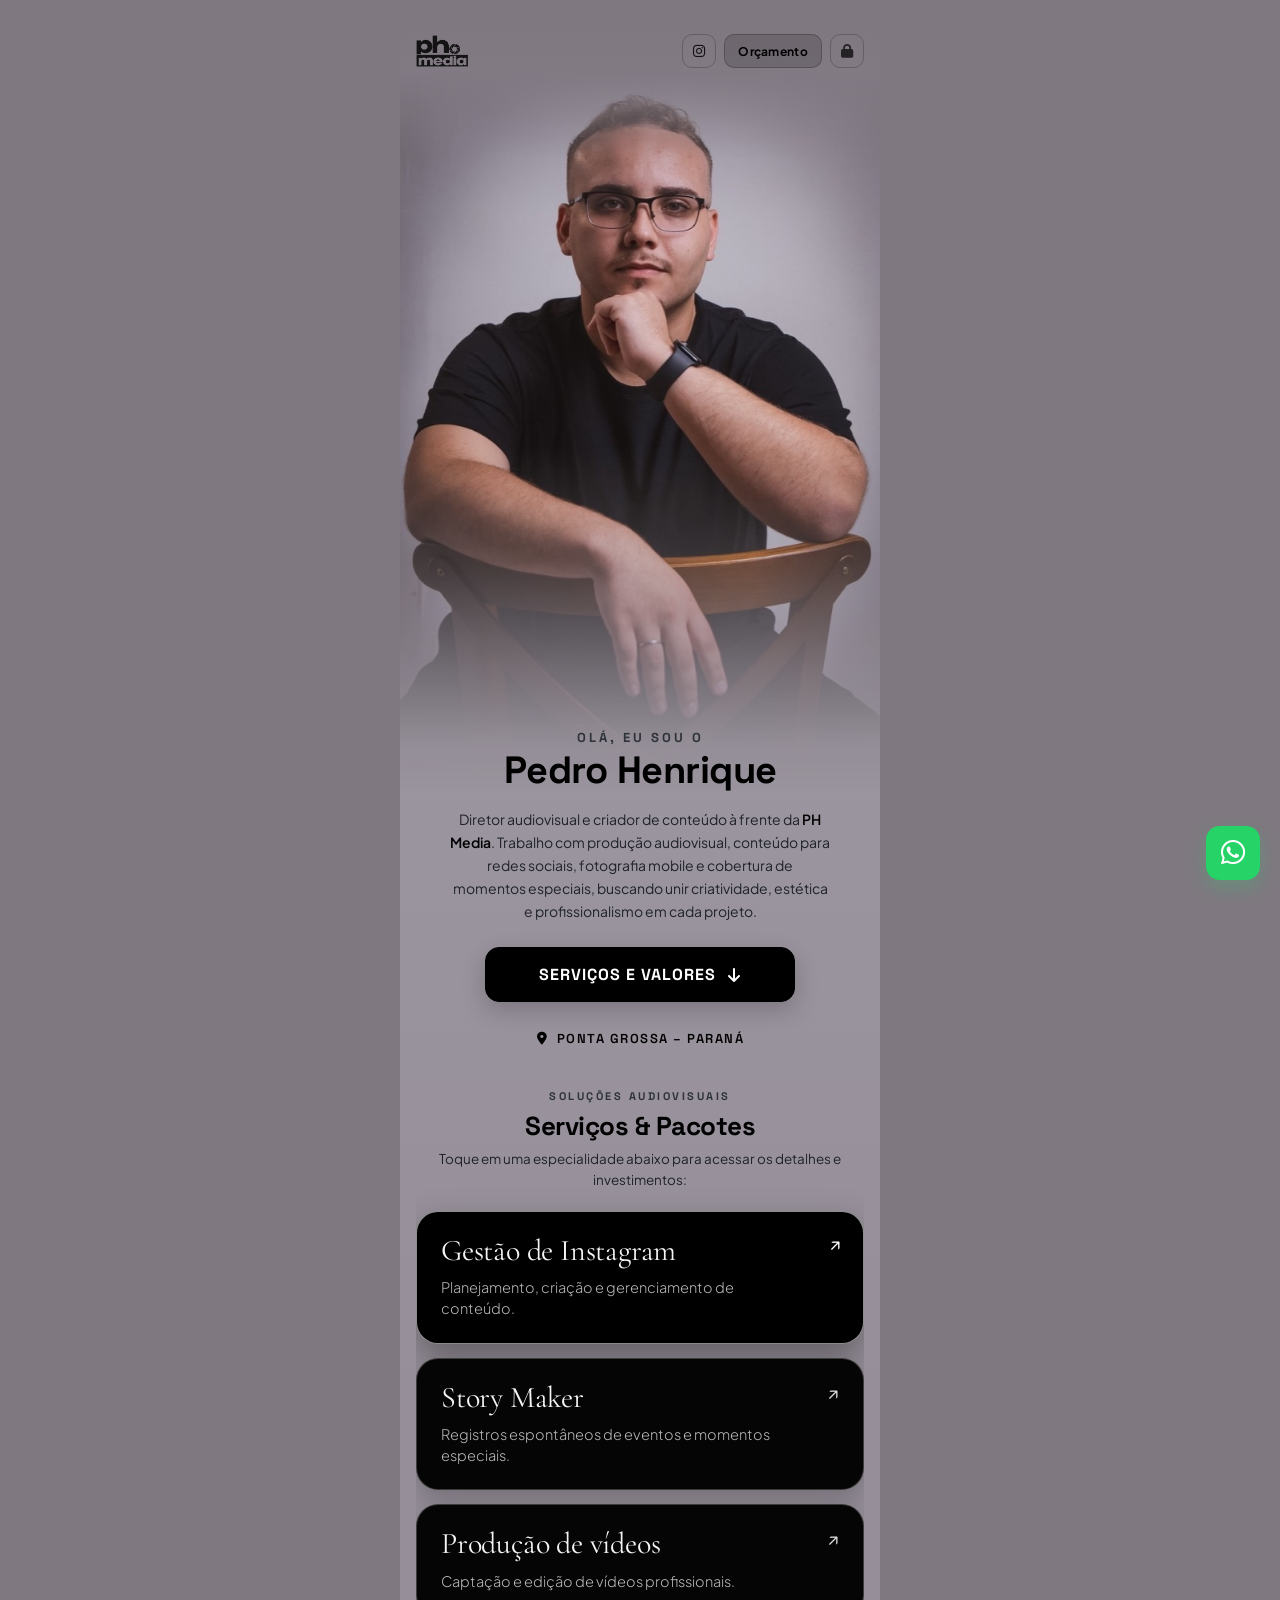
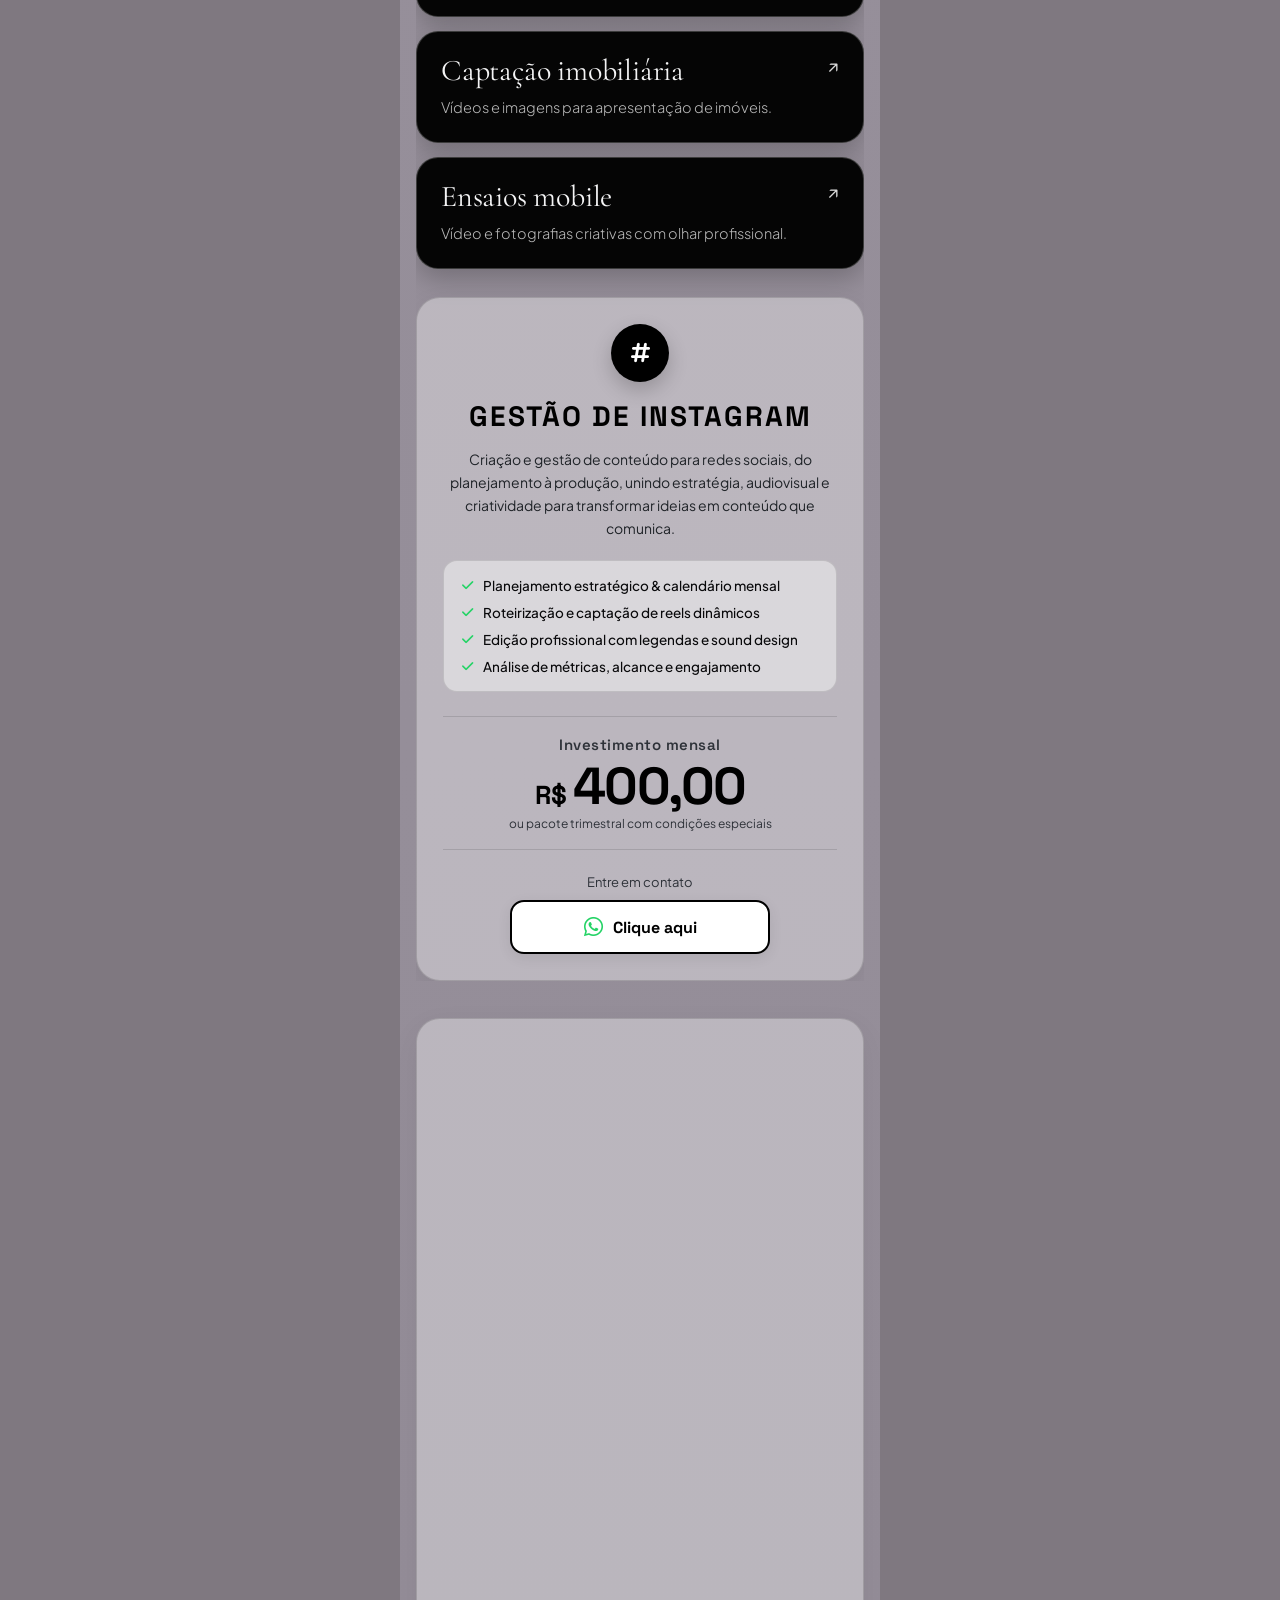
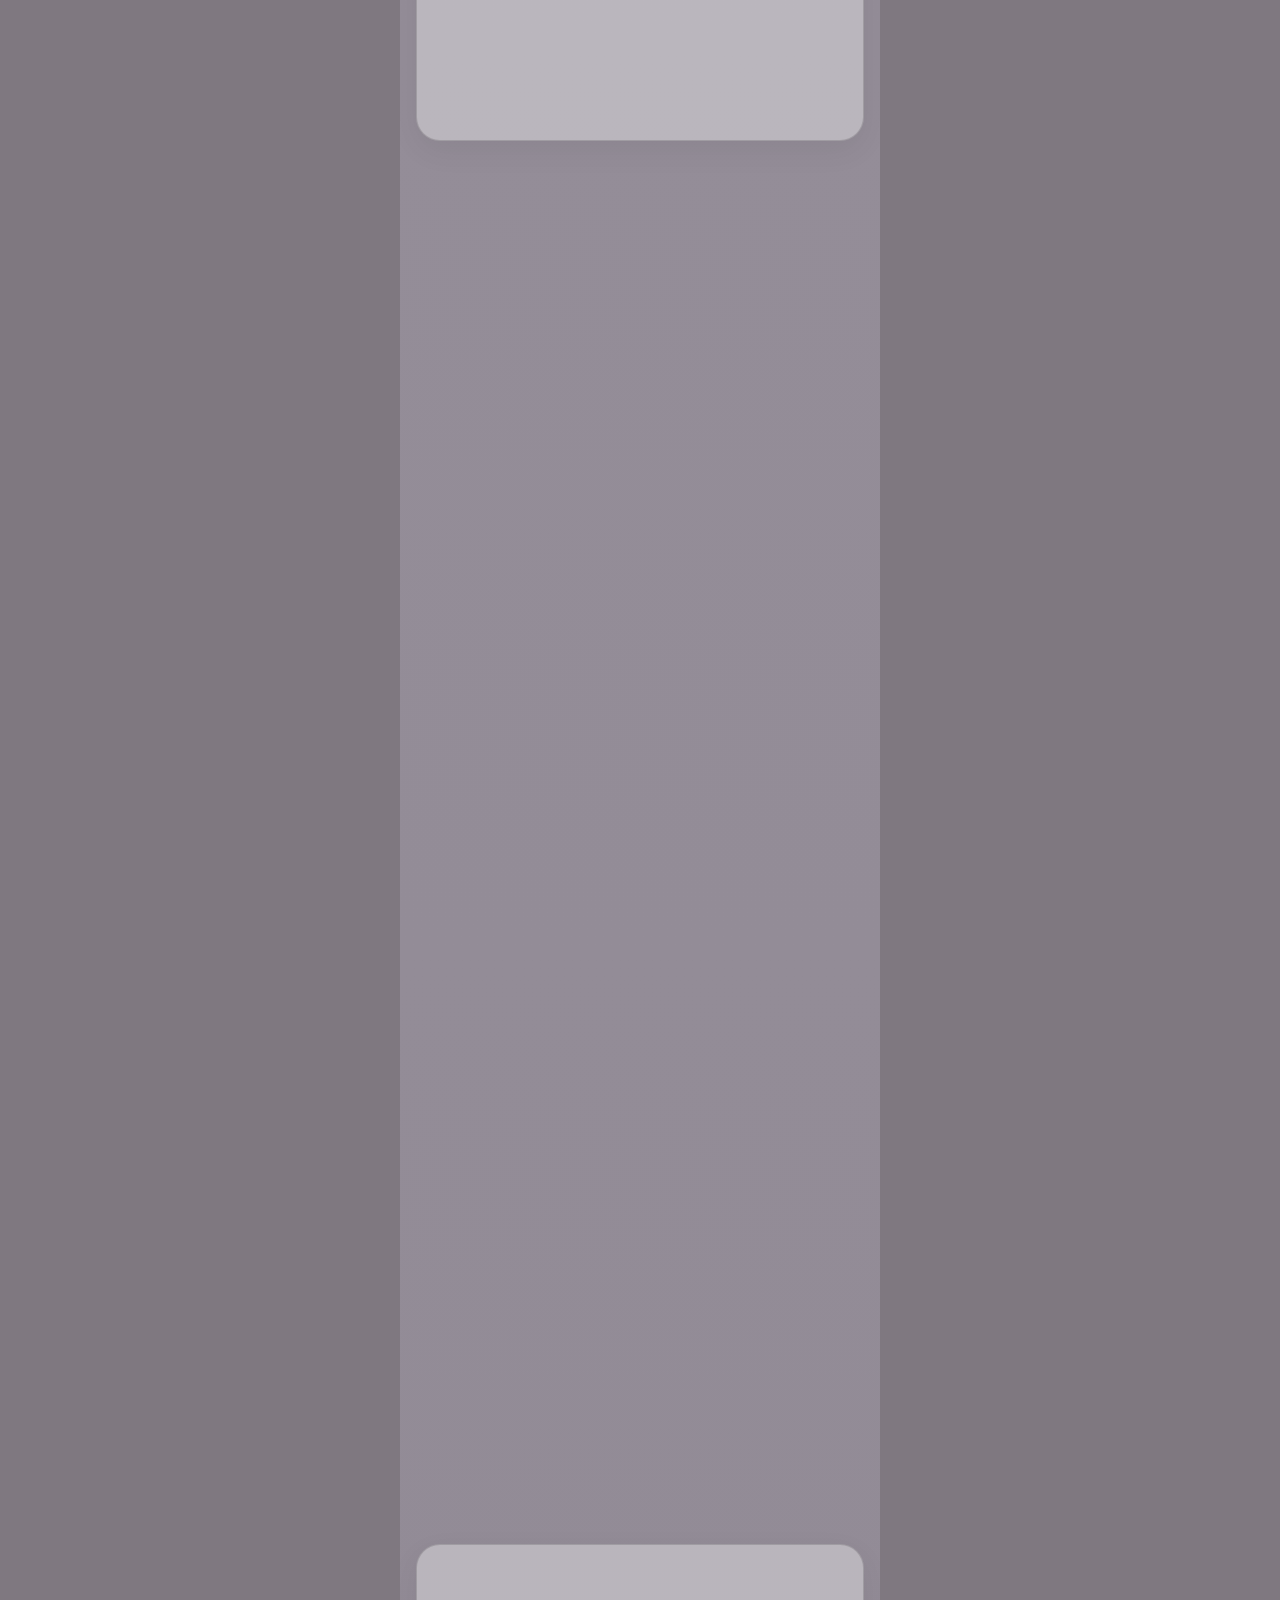
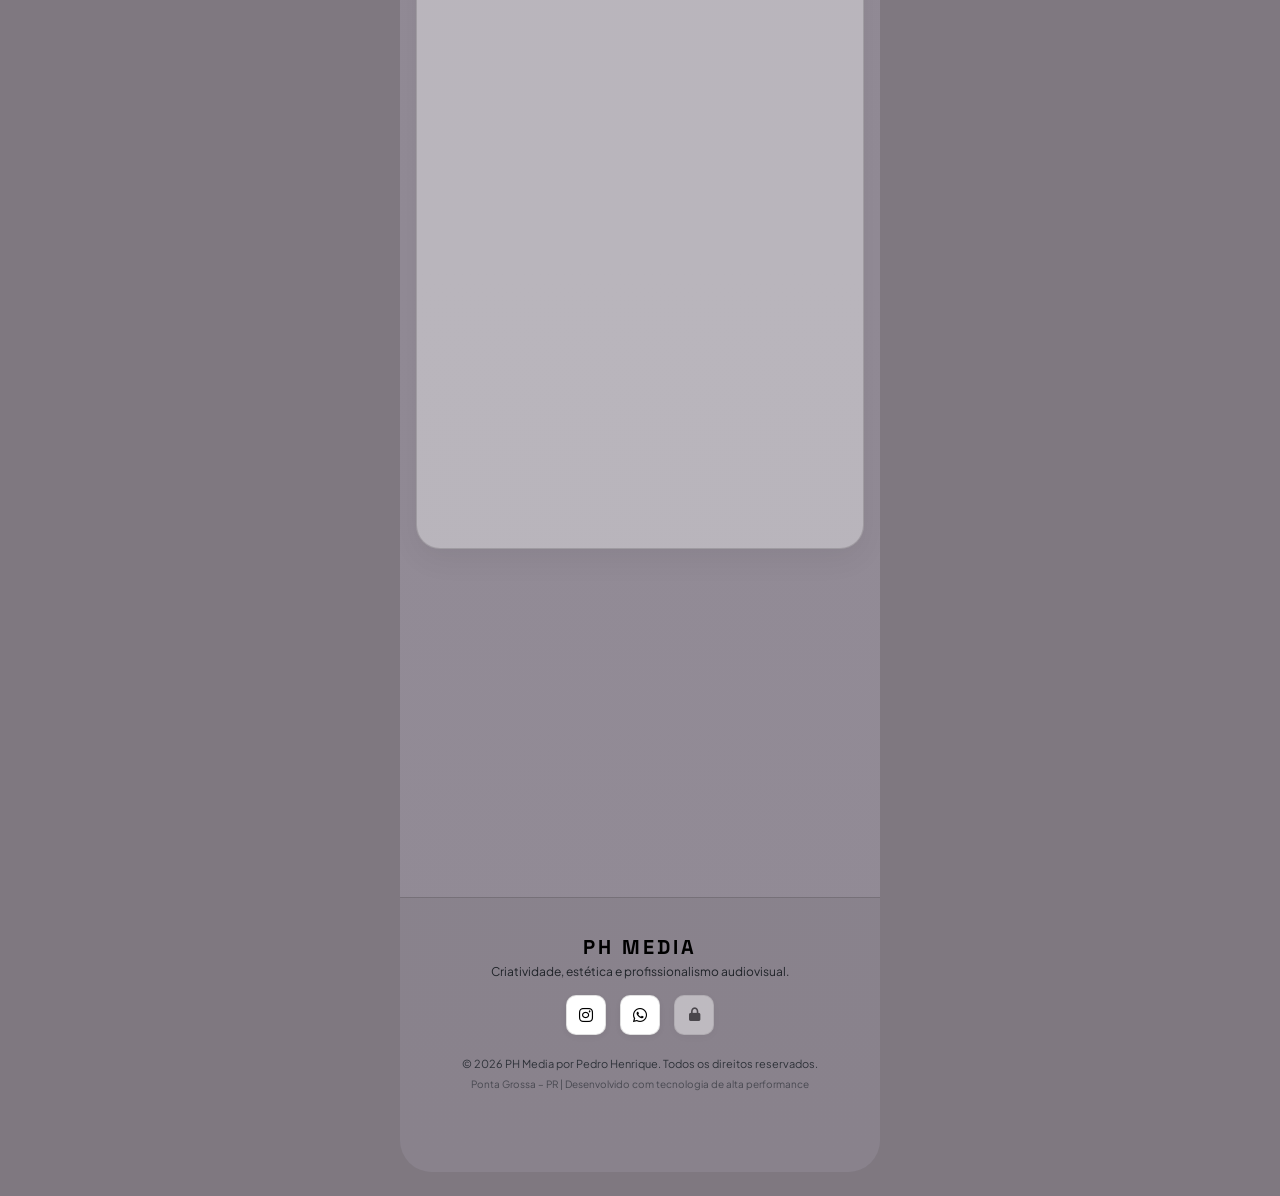
==== index.html @ 06b3ced5 "feat: atualiza botoes de servicos e pacotes para cards editoriais com redirecionamento" ====
<!DOCTYPE html>
<html lang="pt-BR">
<head>
  <meta charset="UTF-8">
  <meta name="viewport" content="width=device-width, initial-scale=1.0, maximum-scale=5.0, viewport-fit=cover">
  <title>PH Media | Pedro Henrique - Direção Audiovisual & Criador de Conteúdo</title>
  
  <!-- SEO & Social Meta -->
  <meta name="description" content="PH Media por Pedro Henrique. Produção audiovisual, gestão de conteúdo para redes sociais, videomaker, storymaker e fotografia em Ponta Grossa - PR.">
  <meta name="keywords" content="PH Media, Pedro Henrique, Videomaker Ponta Grossa, Social Media Paraná, Storymaker, Audiovisual, Fotografia">
  <meta property="og:title" content="PH Media | Pedro Henrique - Produção Audiovisual">
  <meta property="og:description" content="Transforme sua marca com produções audiovisuais de alto padrão, estética apurada e estratégia.">
  <meta property="og:type" content="website">
  <meta name="theme-color" content="#7f7880">
  <meta name="apple-mobile-web-app-capable" content="yes">
  <meta name="apple-mobile-web-app-status-bar-style" content="black-translucent">

  <!-- Favicon / Apple Touch Icon -->
  <link rel="icon" type="image/svg+xml" href="assets/icons/favicon.svg">

  <!-- Performance & Resource Preloads -->
  <link rel="preconnect" href="https://fonts.googleapis.com">
  <link rel="preconnect" href="https://fonts.gstatic.com" crossorigin>
  <link rel="dns-prefetch" href="https://cdnjs.cloudflare.com">
  <link rel="preload" as="image" href="assets/images/logo.png?v=3.6" fetchpriority="high">
  <link rel="preload" as="image" href="assets/images/pedro.jpg?v=3.4" fetchpriority="high">

  <!-- Google Fonts: Plus Jakarta Sans, Space Grotesk & Cormorant Garamond -->
  <link href="https://fonts.googleapis.com/css2?family=Cormorant+Garamond:wght@400;500;600&family=Plus+Jakarta+Sans:wght@300;400;600;700;800&family=Space+Grotesk:wght@500;700&display=swap" rel="stylesheet">

  <!-- Font Awesome Icons & Custom Stylesheet -->
  <link rel="stylesheet" href="https://cdnjs.cloudflare.com/ajax/libs/font-awesome/6.5.1/css/all.min.css">
  <link rel="stylesheet" href="assets/css/style.css?v=4.6">
</head>
<body class="light-theme">

  <!-- Main Container (Clean Mobile-First Layout) -->
  <div class="app-layout">

    <!-- Top Minimalist Header (Ultra-Discreet, Blends 100% with iOS Status Bar & Photo) -->
    <header class="main-header" id="mainHeader">
      <div class="header-inner">
        <a href="#hero" class="brand-logo" aria-label="PH Media Início">
          <img src="assets/images/logo.png?v=3.6" alt="PH Media" class="logo-img" width="54" height="34">
        </a>

        <div class="header-actions">
          <a href="https://www.instagram.com/phmedia.br?stkn=bnYxbzBpYTVlNGl6" target="_blank" rel="noopener noreferrer" class="icon-btn" title="Instagram" aria-label="Instagram">
            <i class="fa-brands fa-instagram"></i>
          </a>
          <a href="#orcamento" class="btn-sm btn-glass">
            <span>Orçamento</span>
          </a>
          <a href="admin.html" class="icon-btn admin-link" title="Painel Admin" aria-label="Painel Administrativo">
            <i class="fa-solid fa-lock"></i>
          </a>
        </div>
      </div>
    </header>

    <!-- Main Content Flow -->
    <main class="main-content">

      <!-- HERO SECTION -->
      <section class="hero-section" id="hero">
        <div class="hero-portrait-container">
          <div class="portrait-wrapper">
            <img src="assets/images/pedro.jpg?v=3.4" alt="Pedro Henrique - PH Media" class="portrait-img" id="heroPortrait" loading="eager" fetchpriority="high" decoding="async" width="599" height="900">
            <div class="portrait-overlay-gradient"></div>
            <!-- Camera Viewfinder & Studio Flash Entrance Overlay -->
            <div class="camera-viewfinder" aria-hidden="true">
              <div class="vf-top-hud">
                <span class="vf-rec"><span class="vf-rec-dot"></span>RAW</span>
                <span class="vf-exif">35MM &nbsp; f/1.4 &nbsp; ISO 100</span>
              </div>
              <div class="vf-focus-box">
                <span class="vf-corner vf-tl"></span>
                <span class="vf-corner vf-tr"></span>
                <span class="vf-corner vf-bl"></span>
                <span class="vf-corner vf-br"></span>
                <span class="vf-crosshair"></span>
              </div>
              <div class="vf-shutter-flash"></div>
            </div>
          </div>
        </div>

        <div class="hero-content">
          <span class="hero-intro-label">OLÁ, EU SOU O</span>
          <h1 class="hero-name">Pedro Henrique</h1>
          <p class="hero-bio">
            Diretor audiovisual e criador de conteúdo à frente da <strong>PH Media</strong>. Trabalho com produção audiovisual, conteúdo para redes sociais, fotografia mobile e cobertura de momentos especiais, buscando unir criatividade, estética e profissionalismo em cada projeto.
          </p>

          <div class="hero-cta-wrapper">
            <a href="#servicos" class="hero-cta-btn" id="btnServicos">
              <span>SERVIÇOS E VALORES</span>
              <i class="fa-solid fa-arrow-down"></i>
            </a>
          </div>

          <div class="location-badge">
            <i class="fa-solid fa-location-dot"></i>
            <span>PONTA GROSSA – PARANÁ</span>
          </div>
        </div>
      </section>

      <!-- SERVICES SELECTOR & CARDS (Editorial Dark Redirect Cards + Detail View) -->
      <section class="services-section" id="servicos">
        <div class="section-header">
          <span class="section-tag">SOLUÇÕES AUDIOVISUAIS</span>
          <h2 class="section-title">Serviços & Pacotes</h2>
          <p class="section-subtitle">Toque em uma especialidade abaixo para acessar os detalhes e investimentos:</p>
        </div>

        <!-- Editorial Service Cards List (Matches Reference Screenshot) -->
        <div class="service-pills-nav" role="tablist" id="servicesNav">
          <button class="service-pill-btn active" role="tab" aria-selected="true" data-service="social-media" id="tab-social-media">
            <div class="service-btn-header">
              <span class="service-btn-title">Gestão de Instagram</span>
              <span class="service-btn-arrow" aria-hidden="true">↗</span>
            </div>
            <p class="service-btn-desc">Planejamento, criação e gerenciamento de conteúdo.</p>
          </button>

          <button class="service-pill-btn" role="tab" aria-selected="false" data-service="storymaker" id="tab-storymaker">
            <div class="service-btn-header">
              <span class="service-btn-title">Story Maker</span>
              <span class="service-btn-arrow" aria-hidden="true">↗</span>
            </div>
            <p class="service-btn-desc">Registros espontâneos de eventos e momentos especiais.</p>
          </button>

          <button class="service-pill-btn" role="tab" aria-selected="false" data-service="videomaker" id="tab-videomaker">
            <div class="service-btn-header">
              <span class="service-btn-title">Produção de vídeos</span>
              <span class="service-btn-arrow" aria-hidden="true">↗</span>
            </div>
            <p class="service-btn-desc">Captação e edição de vídeos profissionais.</p>
          </button>

          <button class="service-pill-btn" role="tab" aria-selected="false" data-service="captacao-imobiliaria" id="tab-captacao-imobiliaria">
            <div class="service-btn-header">
              <span class="service-btn-title">Captação imobiliária</span>
              <span class="service-btn-arrow" aria-hidden="true">↗</span>
            </div>
            <p class="service-btn-desc">Vídeos e imagens para apresentação de imóveis.</p>
          </button>

          <button class="service-pill-btn" role="tab" aria-selected="false" data-service="fotografia" id="tab-fotografia">
            <div class="service-btn-header">
              <span class="service-btn-title">Ensaios mobile</span>
              <span class="service-btn-arrow" aria-hidden="true">↗</span>
            </div>
            <p class="service-btn-desc">Vídeo e fotografias criativas com olhar profissional.</p>
          </button>
        </div>

        <!-- Dynamic Service Showcase Card (Reference 3) -->
        <div class="service-display-card glass-card" id="serviceCard">
          <div class="card-ambient-backdrop" id="cardBackdrop"></div>
          
          <div class="service-card-body">
            <div class="service-icon-badge" id="serviceIconBadge">
              <i class="fa-solid fa-hashtag"></i>
            </div>
            <h3 class="service-card-title" id="serviceTitle">Gestão de Instagram</h3>
            <p class="service-card-desc" id="serviceDescription">
              Criação e gestão de conteúdo para redes sociais, do planejamento à produção, unindo estratégia, audiovisual e criatividade para transformar ideias em conteúdo que comunica.
            </p>

            <div class="service-features" id="serviceFeatures">
              <div class="feature-item"><i class="fa-solid fa-check"></i> Planejamento estratégico mensal</div>
              <div class="feature-item"><i class="fa-solid fa-check"></i> Roteirização e captação de vídeos dinâmicos</div>
              <div class="feature-item"><i class="fa-solid fa-check"></i> Edição com sound design e legendas dinâmicas</div>
              <div class="feature-item"><i class="fa-solid fa-check"></i> Relatório de métricas e alcance</div>
            </div>

            <div class="service-pricing-box">
              <span class="pricing-label" id="pricingType">Investimento mensal</span>
              <div class="pricing-value-row">
                <span class="currency">R$</span>
                <span class="price-number" id="servicePrice">400,00</span>
              </div>
              <span class="pricing-sub" id="pricingSubtext">ou sob demanda personalizada</span>
            </div>

            <div class="service-cta-container">
              <span class="contact-hint">Entre em contato</span>
              <a href="#" target="_blank" rel="noopener noreferrer" class="whatsapp-cta-btn" id="serviceWhatsappBtn">
                <i class="fa-brands fa-whatsapp"></i>
                <span>Clique aqui</span>
              </a>
            </div>
          </div>
        </div>
      </section>

      <!-- INTERACTIVE BUDGET CALCULATOR -->
      <section class="calculator-section glass-card" id="orcamento">
        <div class="section-header">
          <span class="section-tag">SIMULE ONLINE</span>
          <h2 class="section-title">Calculadora de Investimento</h2>
          <p class="section-subtitle">Monte seu combo ideal e receba uma proposta personalizada na hora:</p>
        </div>

        <div class="calculator-grid">
          <div class="calc-options-group">
            <label class="calc-option">
              <input type="checkbox" name="calc-addon" value="400" data-name="Social Media Completo" checked>
              <div class="calc-option-box">
                <div class="option-info">
                  <span class="option-title">Social Media Mensal</span>
                  <span class="option-desc">Gestão, roteiro, postagens & reels semanais</span>
                </div>
                <span class="option-price">+ R$ 400</span>
              </div>
            </label>

            <label class="calc-option">
              <input type="checkbox" name="calc-addon" value="350" data-name="Storymaker em Eventos">
              <div class="calc-option-box">
                <div class="option-info">
                  <span class="option-title">Cobertura Storymaker (Evento)</span>
                  <span class="option-desc">Cobertura em tempo real com entrega imediata</span>
                </div>
                <span class="option-price">+ R$ 350</span>
              </div>
            </label>

            <label class="calc-option">
              <input type="checkbox" name="calc-addon" value="300" data-name="Vídeo Comercial 4K">
              <div class="calc-option-box">
                <div class="option-info">
                  <span class="option-title">Reel / Comercial Cinematográfico 4K</span>
                  <span class="option-desc">Captação com gimbal, iluminação de estúdio & drone</span>
                </div>
                <span class="option-price">+ R$ 300</span>
              </div>
            </label>

            <label class="calc-option">
              <input type="checkbox" name="calc-addon" value="250" data-name="Ensaio Fotográfico Mobile/Pro">
              <div class="calc-option-box">
                <div class="option-info">
                  <span class="option-title">Ensaio Fotográfico de Marca/Perfil</span>
                  <span class="option-desc">20 fotos tratadas em alta resolução</span>
                </div>
                <span class="option-price">+ R$ 250</span>
              </div>
            </label>
          </div>

          <div class="calc-summary-card">
            <span class="summary-label">Estimativa do Combo</span>
            <div class="summary-total">
              <span class="currency">R$</span>
              <span class="total-value" id="calcTotalValue">400,00</span>
            </div>
            <p class="summary-note">*Valores base sujeitos a ajuste de deslocamento e escopo detalhado.</p>
            <button type="button" class="btn-primary full-width" id="btnApplyCombo">
              <i class="fa-brands fa-whatsapp"></i>
              <span>Solicitar Este Combo no WhatsApp</span>
            </button>
          </div>
        </div>
      </section>

      <!-- PORTFOLIO SHOWCASE -->
      <section class="portfolio-section" id="portfolio">
        <div class="section-header">
          <span class="section-tag">TRABALHOS RECENTES</span>
          <h2 class="section-title">Portfólio & Bastidores</h2>
          <p class="section-subtitle">Estética cinematográfica pensada para encantar e converter</p>
        </div>

        <div class="portfolio-grid">
          <div class="portfolio-card" data-index="0" onclick="window.openPortfolioModalByIndex && window.openPortfolioModalByIndex(0)" role="button" tabindex="0" aria-label="Abrir galeria de Campanha Comercial & Fashion" style="cursor: pointer;">
            <div class="portfolio-img-wrap">
              <img src="assets/images/reel-1.jpg" alt="Produção Audiovisual PH Media" loading="lazy">
              <div class="portfolio-badge">AUDIOVISUAL</div>
              <div class="play-overlay">
                <i class="fa-solid fa-images"></i>
              </div>
            </div>
            <div class="portfolio-info">
              <h4>Campanha Comercial & Fashion</h4>
              <p>Direção de cena, iluminação e captação multi-câmera</p>
              <span style="font-size: 11px; font-weight: 700; color: #71717a; text-transform: uppercase; letter-spacing: 0.5px; display: inline-flex; align-items: center; gap: 4px; margin-top: 6px;">
                <i class="fa-solid fa-expand"></i> Ver fotos do projeto
              </span>
            </div>
          </div>

          <div class="portfolio-card" data-index="1" onclick="window.openPortfolioModalByIndex && window.openPortfolioModalByIndex(1)" role="button" tabindex="0" aria-label="Abrir galeria de Comercial de Luxo & Produto" style="cursor: pointer;">
            <div class="portfolio-img-wrap">
              <img src="assets/images/reel-2.jpg" alt="Videomaker com Gimbal 4K" loading="lazy">
              <div class="portfolio-badge">CINEMATIC</div>
              <div class="play-overlay">
                <i class="fa-solid fa-images"></i>
              </div>
            </div>
            <div class="portfolio-info">
              <h4>Comercial de Luxo & Produto</h4>
              <p>Estabilização gimbal Ronin e pós-produção avançada</p>
              <span style="font-size: 11px; font-weight: 700; color: #71717a; text-transform: uppercase; letter-spacing: 0.5px; display: inline-flex; align-items: center; gap: 4px; margin-top: 6px;">
                <i class="fa-solid fa-expand"></i> Ver fotos do projeto
              </span>
            </div>
          </div>

          <div class="portfolio-card" data-index="2" onclick="window.openPortfolioModalByIndex && window.openPortfolioModalByIndex(2)" role="button" tabindex="0" aria-label="Abrir galeria de Cobertura de Eventos & Storymaker" style="cursor: pointer;">
            <div class="portfolio-img-wrap">
              <img src="assets/images/pedro.jpg" alt="Cobertura de Eventos & Storymaker" loading="lazy">
              <div class="portfolio-badge">REELS & SOCIAL</div>
              <div class="play-overlay">
                <i class="fa-solid fa-images"></i>
              </div>
            </div>
            <div class="portfolio-info">
              <h4>Cobertura de Eventos & Storymaker</h4>
              <p>Captação dinâmica em tempo real para eventos corporativos e marcas</p>
              <span style="font-size: 11px; font-weight: 700; color: #71717a; text-transform: uppercase; letter-spacing: 0.5px; display: inline-flex; align-items: center; gap: 4px; margin-top: 6px;">
                <i class="fa-solid fa-expand"></i> Ver fotos do projeto
              </span>
            </div>
          </div>
        </div>
      </section>

      <!-- CONTACT & LEAD CAPTURE (Integrated with Firebase Firestore) -->
      <section class="contact-section glass-card" id="contato">
        <div class="section-header">
          <span class="section-tag">VAMOS CRIAR JUNTOS?</span>
          <h2 class="section-title">Solicitar Proposta</h2>
          <p class="section-subtitle">Preencha os dados abaixo que entraremos em contato com você o quanto antes:</p>
        </div>

        <form class="lead-form" id="leadForm">
          <div class="form-group">
            <label for="leadName">Seu Nome / Marca</label>
            <div class="input-wrap">
              <i class="fa-solid fa-user"></i>
              <input type="text" id="leadName" name="name" placeholder="Ex: João da Silva / Loja XYZ" required>
            </div>
          </div>

          <div class="form-group">
            <label for="leadPhone">Seu WhatsApp (com DDD)</label>
            <div class="input-wrap">
              <i class="fa-brands fa-whatsapp"></i>
              <input type="tel" id="leadPhone" name="phone" placeholder="(42) 99999-9999" required>
            </div>
          </div>

          <div class="form-group">
            <label for="leadService">Serviço Desejado</label>
            <div class="input-wrap">
              <i class="fa-solid fa-layer-group"></i>
              <select id="leadService" name="service" required>
                <option value="Social Media Mensal">Social Media Mensal (a partir de R$ 400)</option>
                <option value="Videomaker / Comercial">Videomaker / Comercial 4K (a partir de R$ 650)</option>
                <option value="Storymaker em Eventos">Storymaker em Eventos (a partir de R$ 350)</option>
                <option value="Fotografia / Ensaio">Fotografia / Ensaio Profissional (a partir de R$ 300)</option>
                <option value="Pacote Personalizado">Pacote Personalizado / Outros</option>
              </select>
            </div>
          </div>

          <div class="form-group">
            <label for="leadMessage">Detalhes do Projeto (Opcional)</label>
            <div class="input-wrap textarea-wrap">
              <i class="fa-solid fa-comment-dots"></i>
              <textarea id="leadMessage" name="message" rows="3" placeholder="Conte um pouco sobre sua ideia, datas ou necessidades..."></textarea>
            </div>
          </div>

          <button type="submit" class="btn-primary full-width submit-lead-btn" id="submitLeadBtn">
            <i class="fa-solid fa-paper-plane"></i>
            <span>Enviar Solicitação</span>
          </button>
        </form>

        <div class="form-feedback hidden" id="formFeedback"></div>
      </section>

      <!-- FAQ & DIFFERENTIALS ACCORDION -->
      <section class="faq-section">
        <div class="section-header">
          <span class="section-tag">DÚVIDAS FREQUENTES</span>
          <h2 class="section-title">Como Funciona o Processo</h2>
        </div>

        <div class="accordion-list">
          <details class="accordion-item glass-card">
            <summary class="accordion-summary">
              <span>Como é feito o planejamento de conteúdo?</span>
              <i class="fa-solid fa-chevron-down"></i>
            </summary>
            <div class="accordion-content">
              <p>Realizamos um briefing completo para entender seu público e objetivos. Em seguida, definimos o calendário editorial, datas de gravação e alinhamos as referências visuais antes de produzir.</p>
            </div>
          </details>

          <details class="accordion-item glass-card">
            <summary class="accordion-summary">
              <span>Qual é o prazo de entrega dos vídeos e fotos?</span>
              <i class="fa-solid fa-chevron-down"></i>
            </summary>
            <div class="accordion-content">
              <p>Para coberturas Storymaker em eventos, o envio ocorre em tempo real ou em até 24h. Para vídeos comerciais e ensaios fotográficos com pós-produção detalhada, o prazo médio é de 3 a 5 dias úteis.</p>
            </div>
          </details>

          <details class="accordion-item glass-card">
            <summary class="accordion-summary">
              <span>Atende fora de Ponta Grossa?</span>
              <i class="fa-solid fa-chevron-down"></i>
            </summary>
            <div class="accordion-content">
              <p>Sim! Atendemos em toda a região dos Campos Gerais e Paraná mediante cálculo prévio de deslocamento e diária técnica.</p>
            </div>
          </details>
        </div>
      </section>

    </main>

    <!-- Footer -->
    <footer class="main-footer">
      <div class="footer-brand">
        <span class="footer-logo-text">PH MEDIA</span>
        <p>Criatividade, estética e profissionalismo audiovisual.</p>
      </div>

      <div class="footer-socials">
        <a href="https://www.instagram.com/phmedia.br?stkn=bnYxbzBpYTVlNGl6" target="_blank" rel="noopener noreferrer" aria-label="Instagram"><i class="fa-brands fa-instagram"></i></a>
        <a href="https://wa.me/5542988640610" target="_blank" rel="noopener noreferrer" aria-label="WhatsApp"><i class="fa-brands fa-whatsapp"></i></a>
        <a href="admin.html" class="footer-admin-link" title="Painel Admin" aria-label="Painel Administrativo"><i class="fa-solid fa-lock"></i></a>
      </div>

      <div class="footer-bottom">
        <p>© <span id="currentYear"></span> PH Media por Pedro Henrique. Todos os direitos reservados.</p>
        <p class="tech-tag">Ponta Grossa – PR | Desenvolvido com tecnologia de alta performance</p>
      </div>
    </footer>

    <!-- Floating WhatsApp Action Button for Quick Chat -->
    <a href="https://wa.me/5542988640610?text=Olá%20Pedro!%20Vim%20pelo%20site%20da%20PH%20Media%20e%20gostaria%20de%20um%20orçamento." target="_blank" rel="noopener noreferrer" class="floating-whatsapp" id="floatingWhatsapp" aria-label="Falar no WhatsApp">
      <i class="fa-brands fa-whatsapp"></i>
      <span class="floating-tooltip">Fale com o Pedro</span>
    </a>

  </div>

  <!-- FULLSCREEN PORTFOLIO GALLERY LIGHTBOX MODAL -->
  <div id="portfolioModal" class="portfolio-modal hidden" aria-hidden="true" role="dialog" aria-modal="true">
    <div class="modal-backdrop" id="modalBackdrop"></div>
    <div class="modal-container">
      
      <!-- Top Bar: Meta Info & Controls -->
      <div class="modal-top-bar">
        <div class="modal-meta-info">
          <span class="modal-category-badge" id="modalCategoryBadge">AUDIOVISUAL</span>
          <h3 class="modal-project-title" id="modalProjectTitle">Campanha Comercial & Fashion</h3>
        </div>
        <div class="modal-controls-right">
          <span class="modal-counter-badge" id="modalCounterBadge">1 / 3</span>
          <button type="button" class="modal-close-btn" id="btnClosePortfolioModal" aria-label="Fechar Galeria">
            <i class="fa-solid fa-xmark"></i>
          </button>
        </div>
      </div>

      <!-- Main Viewer Stage -->
      <div class="modal-viewer-stage">
        <button type="button" class="modal-nav-btn nav-prev" id="modalBtnPrev" aria-label="Foto Anterior">
          <i class="fa-solid fa-chevron-left"></i>
        </button>
        
        <div class="modal-image-wrapper">
          <img src="" alt="Foto do Portfólio" id="modalMainImg" class="modal-main-img" loading="eager">
          <div class="modal-loader" id="modalLoader"><i class="fa-solid fa-spinner fa-spin"></i></div>
        </div>

        <button type="button" class="modal-nav-btn nav-next" id="modalBtnNext" aria-label="Próxima Foto">
          <i class="fa-solid fa-chevron-right"></i>
        </button>
      </div>

      <!-- Bottom Bar: Description, Thumbnails & CTA -->
      <div class="modal-bottom-bar">
        <p class="modal-project-desc" id="modalProjectDesc">Direção de cena, iluminação e captação multi-câmera.</p>
        
        <div class="modal-thumbnails-strip" id="modalThumbnailsStrip">
          <!-- Thumbnails injected dynamically -->
        </div>

        <a href="#" target="_blank" rel="noopener noreferrer" class="modal-wa-cta-btn" id="modalWhatsAppBtn">
          <i class="fa-brands fa-whatsapp"></i>
          <span>Solicitar Proposta Baseada Neste Projeto</span>
        </a>
      </div>

    </div>
  </div>

  <!-- Toast Notification Container -->
  <div class="toast-container" id="toastContainer"></div>

  <!-- Scripts -->
  <script type="module" src="assets/js/firebase-config.js?v=4.6"></script>
  <script type="module" src="assets/js/app.js?v=4.6"></script>
</body>
</html>
---- assets/css/style.css ----
/* ==========================================================================
   PH MEDIA - Pedro Henrique | Modern Mobile-First Editorial White System
   Full-Site Reactive Scroll Kinetic Engine
   ========================================================================== */

:root {
  /* Color Palette - Seamless Studio Backdrop System */
  --bg-main: #7f7880;
  --bg-app: #9b959f;
  --bg-surface: rgba(255, 255, 255, 0.28);
  --bg-surface-elevated: rgba(255, 255, 255, 0.72);
  --bg-card: rgba(255, 255, 255, 0.78);
  --bg-card-subtle: rgba(255, 255, 255, 0.45);
  --bg-card-hover: rgba(255, 255, 255, 0.65);
  --border-subtle: rgba(0, 0, 0, 0.12);
  --border-strong: #18181b;
  --border-focus: #000000;
  
  --text-primary: #09090b;
  --text-secondary: #1f2328;
  --text-muted: #2e3239;
  
  /* Accents */
  --accent-black: #000000;
  --accent-glow: rgba(0, 0, 0, 0.06);
  --accent-green: #25d366;
  --accent-green-hover: #20ba59;
  --accent-green-glow: rgba(37, 211, 102, 0.25);
  
  /* Fonts */
  --font-heading: 'Space Grotesk', -apple-system, BlinkMacSystemFont, 'Segoe UI', sans-serif;
  --font-body: 'Plus Jakarta Sans', -apple-system, BlinkMacSystemFont, 'Segoe UI', Roboto, sans-serif;
  
  /* Layout & Radii */
  --app-max-width: 480px;
  --radius-sm: 8px;
  --radius-md: 14px;
  --radius-lg: 24px;
  --radius-full: 9999px;
  
  /* Transitions & Shadows */
  --transition-fast: 0.2s cubic-bezier(0.16, 1, 0.3, 1);
  --transition-smooth: 0.35s cubic-bezier(0.16, 1, 0.3, 1);
  --shadow-card: 0 10px 30px rgba(0, 0, 0, 0.06);
  --shadow-elevated: 0 20px 40px rgba(0, 0, 0, 0.1);
}

/* Base Reset */
*, *::before, *::after {
  box-sizing: border-box;
  margin: 0;
  padding: 0;
}

html {
  scroll-behavior: smooth;
  -webkit-font-smoothing: antialiased;
  -moz-osx-font-smoothing: grayscale;
  background-color: var(--bg-main);
  color: var(--text-primary);
  font-family: var(--font-body);
}

body {
  min-height: 100vh;
  display: flex;
  justify-content: center;
  align-items: flex-start;
  background: #7f7880;
  overflow-x: hidden;
  position: relative;
}

/* Ambient Subtle Mesh (Zero-Blur GPU Friendly) */
.ambient-glow {
  display: none;
}

/* App Shell Layout (Continuous Studio Backdrop Color Across Entire Site) */
.app-layout {
  width: 100%;
  max-width: var(--app-max-width);
  min-height: 100vh;
  position: relative;
  z-index: 1;
  background: linear-gradient(
    180deg,
    #7f7880 0px,
    #88808d 180px,
    #938c97 380px,
    #9b959f 720px,
    #968f9a 1400px,
    #918a95 100%
  );
  box-shadow: none;
  display: flex;
  flex-direction: column;
  overflow-x: clip;
}

/* Disable fixed viewport vignette overlays that cause mobile scroll repaints */
.carousel-fade-top,
.carousel-fade-bottom {
  display: none;
}

/* Below-the-fold rendering optimization */
.services-section,
.calculator-section,
.portfolio-section,
.contact-section,
.faq-section {
  content-visibility: auto;
  contain-intrinsic-size: auto 520px;
}

@media (min-width: 860px) {
  body {
    padding: 24px 0;
  }
  .app-layout {
    border-radius: 32px;
    margin: auto;
    overflow: hidden;
  }
}

/* Header (Ultra-Discreet, Non-Sticky, Zero Bar Look) */
.main-header {
  position: relative;
  z-index: 50;
  width: 100%;
  background: transparent;
  border: none;
  box-shadow: none;
  pointer-events: none;
}

.main-header.scrolled {
  background: transparent;
  box-shadow: none;
  border: none;
}

.header-inner {
  display: flex;
  align-items: center;
  justify-content: space-between;
  padding: 10px 16px 4px;
}

.brand-logo,
.header-actions {
  pointer-events: auto;
}

.brand-logo {
  display: flex;
  align-items: center;
  text-decoration: none;
  position: relative;
  opacity: 0.85;
  transition: opacity 0.2s ease, transform 0.2s ease;
}

.brand-logo:hover {
  opacity: 1;
}

.logo-img {
  height: 32px;
  width: auto;
  object-fit: contain;
  background: transparent;
  mix-blend-mode: multiply;
  transition: transform 0.2s ease;
}

.brand-logo:hover .logo-img {
  transform: scale(1.04);
}

.header-actions {
  display: flex;
  align-items: center;
  gap: 8px;
}

.icon-btn {
  width: 34px;
  height: 34px;
  border-radius: 10px;
  background: transparent;
  border: 1.2px solid rgba(0, 0, 0, 0.22);
  color: rgba(0, 0, 0, 0.85);
  display: flex;
  align-items: center;
  justify-content: center;
  text-decoration: none;
  font-size: 14px;
  transition: all var(--transition-fast);
}

.icon-btn:hover {
  background: #000000;
  color: #ffffff;
  border-color: #000000;
  transform: translateY(-1px);
}

.admin-link {
  color: rgba(0, 0, 0, 0.72);
}

.btn-glass {
  height: 34px;
  padding: 0 13px;
  border-radius: 10px;
  background: rgba(0, 0, 0, 0.14);
  border: 1.2px solid rgba(0, 0, 0, 0.22);
  color: #000000;
  font-size: 12px;
  font-weight: 700;
  letter-spacing: 0.3px;
  display: inline-flex;
  align-items: center;
  justify-content: center;
  text-decoration: none;
  transition: all var(--transition-fast);
}

.btn-glass:hover {
  background: #000000;
  border-color: #000000;
  color: #ffffff;
  transform: translateY(-1px);
}

/* Main Content */
.main-content {
  flex: 1;
  display: flex;
  flex-direction: column;
  gap: 36px;
  padding: 0 16px 40px;
}

/* ==========================================================================
   PHOTOGRAPHER CAMERA VIEWFINDER & SHUTTER ENTRANCE (GPU-Only: Transform & Opacity)
   ========================================================================== */
@keyframes heroHeaderReveal {
  0% {
    opacity: 0;
    transform: translate3d(0, -16px, 0);
  }
  100% {
    opacity: 1;
    transform: translate3d(0, 0, 0);
  }
}

/* Slow, deliberate lens pull-in + shutter impact + gradual studio development */
@keyframes heroPortraitCameraCapture {
  0% {
    opacity: 0;
    transform: scale3d(1.16, 1.16, 1) translate3d(0, 12px, 0);
  }
  18% {
    opacity: 0.72;
  }
  42% {
    opacity: 0.88;
    transform: scale3d(1.05, 1.05, 1) translate3d(0, 3px, 0);
  }
  46% {
    opacity: 1;
    transform: scale3d(1.035, 1.035, 1) translate3d(0, 0, 0);
  }
  100% {
    opacity: 1;
    transform: scale3d(1, 1, 1) translate3d(0, 0, 0);
  }
}

/* Viewfinder HUD visibility lifecycle */
@keyframes vfHudSequence {
  0% {
    opacity: 0;
  }
  12% {
    opacity: 1;
  }
  65% {
    opacity: 1;
  }
  100% {
    opacity: 0;
  }
}

/* Autofocus bracket hunting -> green AF lock -> fade */
@keyframes vfAutofocusLock {
  0% {
    opacity: 0;
    transform: translate3d(-50%, -50%, 0) scale3d(1.42, 1.42, 1);
    border-color: rgba(255, 255, 255, 0.85);
  }
  18% {
    opacity: 1;
    transform: translate3d(-50%, -50%, 0) scale3d(0.94, 0.94, 1);
    border-color: rgba(255, 255, 255, 0.95);
  }
  28% {
    transform: translate3d(-50%, -50%, 0) scale3d(1.04, 1.04, 1);
    border-color: rgba(255, 255, 255, 0.95);
  }
  38% {
    transform: translate3d(-50%, -50%, 0) scale3d(1, 1, 1);
    border-color: #22c55e;
  }
  62% {
    opacity: 1;
    transform: translate3d(-50%, -50%, 0) scale3d(1, 1, 1);
    border-color: #22c55e;
  }
  100% {
    opacity: 0;
    transform: translate3d(-50%, -50%, 0) scale3d(0.96, 0.96, 1);
    border-color: #22c55e;
  }
}

/* Studio Strobe / Camera Shutter Burst at 1.25s when AF locks */
@keyframes vfShutterBurst {
  0%, 36% {
    opacity: 0;
  }
  42% {
    opacity: 0.92;
  }
  52% {
    opacity: 0.35;
  }
  100% {
    opacity: 0;
  }
}

@keyframes heroStaggerUp {
  0% {
    opacity: 0;
    transform: translate3d(0, 26px, 0) scale3d(0.97, 0.97, 1);
  }
  100% {
    opacity: 1;
    transform: translate3d(0, 0, 0) scale3d(1, 1, 1);
  }
}

/* ==========================================================================
   HERO SECTION (Seamless Gradual Studio Backdrop Blend)
   ========================================================================== */
.hero-section {
  display: flex;
  flex-direction: column;
  align-items: center;
  text-align: center;
  padding-top: 0;
  position: relative;
}

.main-header {
  animation: heroHeaderReveal 1.1s cubic-bezier(0.16, 1, 0.3, 1) 0.1s both;
}

.hero-portrait-container {
  width: calc(100% + 32px);
  margin: 0 -16px 0;
  max-width: none;
  position: relative;
  display: flex;
  justify-content: center;
  overflow: hidden;
}

.portrait-wrapper {
  position: relative;
  width: 100%;
  max-width: 100%;
  border-radius: 0;
  overflow: hidden;
  background: transparent;
  box-shadow: none;
}

/* Camera Viewfinder HUD Overlay */
.camera-viewfinder {
  position: absolute;
  inset: 0;
  z-index: 4;
  pointer-events: none;
  user-select: none;
}

.vf-top-hud {
  position: absolute;
  top: 14px;
  left: 20px;
  right: 20px;
  display: flex;
  align-items: center;
  justify-content: space-between;
  font-family: var(--font-heading);
  font-size: 11px;
  font-weight: 700;
  letter-spacing: 2px;
  color: rgba(255, 255, 255, 0.92);
  text-shadow: 0 1px 4px rgba(0, 0, 0, 0.45);
  animation: vfHudSequence 2.8s cubic-bezier(0.22, 1, 0.36, 1) both;
}

.vf-rec {
  display: inline-flex;
  align-items: center;
  gap: 6px;
  padding: 3px 8px;
  border-radius: 4px;
  background: rgba(0, 0, 0, 0.35);
}

.vf-rec-dot {
  width: 7px;
  height: 7px;
  border-radius: 50%;
  background: #ef4444;
}

.vf-exif {
  padding: 3px 8px;
  border-radius: 4px;
  background: rgba(0, 0, 0, 0.35);
}

/* Center Autofocus Frame targeting Pedro's face */
.vf-focus-box {
  position: absolute;
  top: 32%;
  left: 50%;
  width: 148px;
  height: 148px;
  transform: translate3d(-50%, -50%, 0);
  border-color: rgba(255, 255, 255, 0.9);
  animation: vfAutofocusLock 2.6s cubic-bezier(0.22, 1, 0.36, 1) 0.1s both;
}

.vf-corner {
  position: absolute;
  width: 18px;
  height: 18px;
  border-color: inherit;
  border-style: solid;
}

.vf-tl {
  top: 0;
  left: 0;
  border-width: 2px 0 0 2px;
}

.vf-tr {
  top: 0;
  right: 0;
  border-width: 2px 2px 0 0;
}

.vf-bl {
  bottom: 0;
  left: 0;
  border-width: 0 0 2px 2px;
}

.vf-br {
  bottom: 0;
  right: 0;
  border-width: 0 2px 2px 0;
}

.vf-crosshair {
  position: absolute;
  top: 50%;
  left: 50%;
  width: 10px;
  height: 10px;
  transform: translate3d(-50%, -50%, 0);
}

.vf-crosshair::before,
.vf-crosshair::after {
  content: "";
  position: absolute;
  background: rgba(255, 255, 255, 0.85);
}

.vf-crosshair::before {
  top: 4px;
  left: 0;
  width: 10px;
  height: 1.5px;
}

.vf-crosshair::after {
  top: 0;
  left: 4px;
  width: 1.5px;
  height: 10px;
}

/* Studio Strobe Flash Overlay */
.vf-shutter-flash {
  position: absolute;
  inset: 0;
  background: radial-gradient(
    circle at 50% 32%,
    #ffffff 0%,
    rgba(255, 255, 255, 0.92) 45%,
    rgba(245, 245, 247, 0.65) 100%
  );
  animation: vfShutterBurst 3.0s cubic-bezier(0.16, 1, 0.3, 1) both;
}

.portrait-img {
  width: 100%;
  height: auto;
  display: block;
  object-fit: cover;
  transform-origin: center 26%;
  animation: heroPortraitCameraCapture 3.2s cubic-bezier(0.16, 1, 0.3, 1) both;
  -webkit-mask-image: linear-gradient(
    to bottom,
    rgba(0, 0, 0, 0) 0%,
    rgba(0, 0, 0, 0.35) 5%,
    rgba(0, 0, 0, 0.82) 12%,
    rgba(0, 0, 0, 1) 20%,
    rgba(0, 0, 0, 1) 52%,
    rgba(0, 0, 0, 0.72) 68%,
    rgba(0, 0, 0, 0.32) 82%,
    rgba(0, 0, 0, 0.06) 93%,
    rgba(0, 0, 0, 0) 100%
  );
  mask-image: linear-gradient(
    to bottom,
    rgba(0, 0, 0, 0) 0%,
    rgba(0, 0, 0, 0.35) 5%,
    rgba(0, 0, 0, 0.82) 12%,
    rgba(0, 0, 0, 1) 20%,
    rgba(0, 0, 0, 1) 52%,
    rgba(0, 0, 0, 0.72) 68%,
    rgba(0, 0, 0, 0.32) 82%,
    rgba(0, 0, 0, 0.06) 93%,
    rgba(0, 0, 0, 0) 100%
  );
}

.portrait-overlay-gradient {
  display: none;
}

.hero-content {
  margin-top: -64px;
  position: relative;
  z-index: 3;
  padding: 0 12px;
}

.hero-intro-label {
  display: block;
  font-family: var(--font-heading);
  font-size: 13px;
  font-weight: 700;
  letter-spacing: 3px;
  color: var(--text-muted);
  text-transform: uppercase;
  margin-bottom: 4px;
  animation: heroStaggerUp 1.1s cubic-bezier(0.16, 1, 0.3, 1) 1.15s both;
}

.hero-name {
  font-family: var(--font-heading);
  font-size: 38px;
  font-weight: 700;
  letter-spacing: -0.5px;
  line-height: 1.1;
  color: #000000;
  margin-bottom: 16px;
  animation: heroStaggerUp 1.2s cubic-bezier(0.16, 1, 0.3, 1) 1.32s both;
}

.hero-bio {
  font-size: 14px;
  line-height: 1.65;
  color: var(--text-secondary);
  max-width: 380px;
  margin: 0 auto 24px;
  font-weight: 400;
  animation: heroStaggerUp 1.2s cubic-bezier(0.16, 1, 0.3, 1) 1.5s both;
}

.hero-bio strong {
  color: #000000;
  font-weight: 600;
}

.hero-cta-wrapper {
  margin-bottom: 24px;
  animation: heroStaggerUp 1.2s cubic-bezier(0.16, 1, 0.3, 1) 1.68s both;
}

.hero-cta-btn {
  display: inline-flex;
  align-items: center;
  justify-content: center;
  gap: 12px;
  width: 100%;
  max-width: 310px;
  padding: 16px 28px;
  background: #000000;
  color: #ffffff;
  border: 1px solid #000000;
  border-radius: var(--radius-md);
  font-family: var(--font-heading);
  font-size: 16px;
  font-weight: 700;
  letter-spacing: 1px;
  text-decoration: none;
  box-shadow: 0 8px 24px rgba(0, 0, 0, 0.2);
  transition: transform 0.2s ease, background-color 0.2s ease;
  cursor: pointer;
}

.hero-cta-btn:hover {
  background: #27272a;
  transform: translateY(-2px);
}

.hero-cta-btn i {
  transition: transform 0.25s ease;
}

.hero-cta-btn:hover i {
  transform: translateY(3px);
}

.location-badge {
  display: inline-flex;
  align-items: center;
  gap: 8px;
  font-family: var(--font-heading);
  font-size: 13px;
  font-weight: 600;
  letter-spacing: 1.5px;
  color: #000000;
  text-transform: uppercase;
  animation: heroStaggerUp 1.2s cubic-bezier(0.16, 1, 0.3, 1) 1.85s both;
}

@media (prefers-reduced-motion: reduce) {
  .main-header,
  .portrait-img,
  .vf-top-hud,
  .vf-focus-box,
  .vf-shutter-flash,
  .hero-intro-label,
  .hero-name,
  .hero-bio,
  .hero-cta-wrapper,
  .location-badge {
    animation: none !important;
  }
  .camera-viewfinder {
    display: none !important;
  }
}

.location-badge i {
  color: #000000;
  font-size: 13px;
}

/* ==========================================================================
   SECTION HEADERS & PILL NAVIGATION
   ========================================================================== */
.section-header {
  text-align: center;
  margin-bottom: 20px;
}

.section-tag {
  display: inline-block;
  font-family: var(--font-heading);
  font-size: 11px;
  font-weight: 700;
  letter-spacing: 2.5px;
  color: var(--text-muted);
  text-transform: uppercase;
  margin-bottom: 6px;
}

.section-title {
  font-family: var(--font-heading);
  font-size: 26px;
  font-weight: 800;
  letter-spacing: -0.5px;
  color: #000000;
  margin-bottom: 6px;
}

.section-subtitle {
  font-size: 13.5px;
  color: var(--text-secondary);
  line-height: 1.55;
}

/* Editorial Service Cards Navigation (Matches Reference Screenshot) */
.service-pills-nav {
  display: flex;
  flex-direction: column;
  gap: 14px;
  margin-bottom: 28px;
}

.service-pill-btn {
  display: flex;
  flex-direction: column;
  align-items: flex-start;
  justify-content: space-between;
  gap: 10px;
  width: 100%;
  padding: 22px 24px 24px;
  border-radius: 22px;
  background: #050505;
  border: 1px solid rgba(255, 255, 255, 0.22);
  color: #ffffff;
  text-align: left;
  cursor: pointer;
  box-shadow: 0 10px 26px rgba(0, 0, 0, 0.22);
  transition: transform 0.22s ease, border-color 0.22s ease, background-color 0.22s ease, box-shadow 0.22s ease;
}

.service-pill-btn:hover {
  background: #0a0a0c;
  border-color: rgba(255, 255, 255, 0.45);
  transform: translateY(-2px);
  box-shadow: 0 14px 32px rgba(0, 0, 0, 0.3);
}

.service-pill-btn.active {
  background: #000000;
  border-color: rgba(255, 255, 255, 0.55);
  box-shadow: 0 14px 34px rgba(0, 0, 0, 0.34);
}

.service-btn-header {
  display: flex;
  align-items: flex-start;
  justify-content: space-between;
  width: 100%;
  gap: 12px;
}

.service-btn-title {
  font-family: 'Cormorant Garamond', Georgia, serif;
  font-size: 30px;
  font-weight: 400;
  line-height: 1.12;
  letter-spacing: -0.2px;
  color: #f4f4f5;
}

.service-btn-arrow {
  font-family: var(--font-body);
  font-size: 18px;
  font-weight: 400;
  line-height: 1;
  color: rgba(255, 255, 255, 0.85);
  margin-top: 2px;
  transition: transform 0.22s ease, color 0.22s ease;
}

.service-pill-btn:hover .service-btn-arrow,
.service-pill-btn.active .service-btn-arrow {
  transform: translate(2px, -2px);
  color: #ffffff;
}

.service-btn-desc {
  font-family: var(--font-body);
  font-size: 14.5px;
  font-weight: 300;
  line-height: 1.42;
  color: rgba(255, 255, 255, 0.72);
  max-width: 92%;
  margin: 0;
}

/* Showcase Card (Zero-Jank Studio Backdrop Compositing) */
.glass-card {
  background: rgba(255, 255, 255, 0.36);
  border: 1.5px solid rgba(0, 0, 0, 0.14);
  border-radius: var(--radius-lg);
  padding: 26px;
  position: relative;
  overflow: hidden;
  box-shadow: var(--shadow-card);
}

.service-display-card {
  text-align: center;
  position: relative;
  z-index: 2;
  transition: opacity 0.18s ease, transform 0.18s ease;
}

.service-card-body {
  position: relative;
  z-index: 3;
}

.service-icon-badge {
  width: 58px;
  height: 58px;
  border-radius: 50%;
  background: #000000;
  color: #ffffff;
  display: inline-flex;
  align-items: center;
  justify-content: center;
  font-size: 22px;
  margin-bottom: 16px;
  box-shadow: 0 8px 20px rgba(0, 0, 0, 0.2);
}

.service-card-title {
  font-family: var(--font-heading);
  font-size: 28px;
  font-weight: 800;
  letter-spacing: 2px;
  text-transform: uppercase;
  color: #000000;
  margin-bottom: 14px;
}

.service-card-desc {
  font-size: 14px;
  line-height: 1.65;
  color: var(--text-secondary);
  margin-bottom: 20px;
}

.service-features {
  display: flex;
  flex-direction: column;
  gap: 10px;
  text-align: left;
  background: var(--bg-card-subtle);
  padding: 16px 18px;
  border-radius: var(--radius-md);
  margin-bottom: 24px;
  border: 1px solid var(--border-subtle);
}

.feature-item {
  display: flex;
  align-items: center;
  gap: 10px;
  font-size: 13.5px;
  color: var(--text-primary);
  font-weight: 500;
}

.feature-item i {
  color: var(--accent-green);
  font-size: 13px;
}

.service-pricing-box {
  margin-bottom: 24px;
  padding: 18px 0;
  border-top: 1px solid var(--border-subtle);
  border-bottom: 1px solid var(--border-subtle);
}

.pricing-label {
  display: block;
  font-family: var(--font-heading);
  font-size: 15px;
  font-weight: 600;
  color: var(--text-muted);
  margin-bottom: 6px;
  letter-spacing: 0.5px;
}

.pricing-value-row {
  display: flex;
  align-items: baseline;
  justify-content: center;
  gap: 6px;
}

.pricing-value-row .currency {
  font-family: var(--font-heading);
  font-size: 26px;
  font-weight: 700;
  color: #000000;
}

.pricing-value-row .price-number {
  font-family: var(--font-heading);
  font-size: 52px;
  font-weight: 800;
  letter-spacing: -1.5px;
  color: #000000;
  line-height: 1;
}

.pricing-sub {
  display: block;
  font-size: 12px;
  color: var(--text-muted);
  margin-top: 4px;
}

.service-cta-container {
  display: flex;
  flex-direction: column;
  align-items: center;
  gap: 10px;
}

.contact-hint {
  font-size: 13px;
  color: var(--text-muted);
}

.whatsapp-cta-btn {
  display: inline-flex;
  align-items: center;
  justify-content: center;
  gap: 10px;
  width: 100%;
  max-width: 260px;
  padding: 14px 24px;
  background: #ffffff;
  color: #000000;
  border: 2px solid #000000;
  border-radius: var(--radius-md);
  font-family: var(--font-heading);
  font-size: 16px;
  font-weight: 700;
  text-decoration: none;
  box-shadow: 0 4px 14px rgba(0, 0, 0, 0.08);
  will-change: transform, box-shadow;
  transition: all var(--transition-fast);
}

.whatsapp-cta-btn i {
  color: var(--accent-green);
  font-size: 22px;
  transition: transform 0.3s cubic-bezier(0.34, 1.56, 0.64, 1);
}

.whatsapp-cta-btn:hover {
  background: #000000;
  color: #ffffff;
  border-color: #000000;
  transform: translateY(-3px) scale(1.04);
  box-shadow: 0 10px 28px rgba(0, 0, 0, 0.28);
}

.whatsapp-cta-btn:hover i {
  color: #25d366;
  transform: scale(1.2) rotate(8deg);
}

/* ==========================================================================
   INTERACTIVE CALCULATOR
   ========================================================================== */
.calculator-grid {
  display: flex;
  flex-direction: column;
  gap: 18px;
}

.calc-options-group {
  display: flex;
  flex-direction: column;
  gap: 10px;
}

.calc-option {
  display: block;
  cursor: pointer;
}

.calc-option input[type="checkbox"] {
  display: none;
}

.calc-option-box {
  display: flex;
  align-items: center;
  justify-content: space-between;
  padding: 14px 16px;
  background: var(--bg-card-subtle);
  border: 1.5px solid var(--border-subtle);
  border-radius: var(--radius-md);
  transition: border-color 0.2s ease, background-color 0.2s ease, transform 0.2s ease;
}

.calc-option:hover .calc-option-box {
  transform: translateY(-1px);
  border-color: #a1a1aa;
}

.calc-option input[type="checkbox"]:checked + .calc-option-box {
  background: rgba(255, 255, 255, 0.72);
  border-color: #000000;
  box-shadow: 0 4px 14px rgba(0, 0, 0, 0.1);
}

.option-info {
  display: flex;
  flex-direction: column;
  gap: 2px;
  text-align: left;
}

.option-title {
  font-size: 14px;
  font-weight: 700;
  color: #000000;
}

.option-desc {
  font-size: 12px;
  color: var(--text-secondary);
}

.option-price {
  font-family: var(--font-heading);
  font-size: 14px;
  font-weight: 700;
  color: #000000;
  white-space: nowrap;
}

.calc-summary-card {
  background: rgba(255, 255, 255, 0.42);
  padding: 20px;
  border-radius: var(--radius-md);
  text-align: center;
  border: 1px solid var(--border-subtle);
}

.summary-label {
  font-size: 13px;
  color: var(--text-muted);
  text-transform: uppercase;
  letter-spacing: 1px;
}

.summary-total {
  display: flex;
  align-items: baseline;
  justify-content: center;
  gap: 6px;
  margin: 8px 0;
}

.summary-total .currency {
  font-family: var(--font-heading);
  font-size: 20px;
  font-weight: 700;
  color: #000000;
}

.summary-total .total-value {
  font-family: var(--font-heading);
  font-size: 38px;
  font-weight: 800;
  color: #000000;
}

.summary-note {
  font-size: 11px;
  color: var(--text-muted);
  margin-bottom: 16px;
}

/* Buttons */
.btn-primary {
  display: inline-flex;
  align-items: center;
  justify-content: center;
  gap: 10px;
  padding: 14px 24px;
  background: #000000;
  color: #ffffff;
  border: 1px solid #000000;
  border-radius: var(--radius-md);
  font-family: var(--font-heading);
  font-size: 15px;
  font-weight: 700;
  text-decoration: none;
  cursor: pointer;
  transition: transform 0.2s ease, background-color 0.2s ease;
}

.btn-primary:hover {
  background: #27272a;
  transform: translateY(-2px);
}

.full-width {
  width: 100%;
}

/* ==========================================================================
   PORTFOLIO SECTION (Zero-Jank Clean White Frame)
   ========================================================================== */
.portfolio-grid {
  display: flex;
  flex-direction: column;
  gap: 20px;
}

.portfolio-card {
  background: rgba(255, 255, 255, 0.38);
  border: 1px solid rgba(0, 0, 0, 0.14);
  border-radius: var(--radius-lg);
  overflow: hidden;
  transition: transform 0.25s ease, box-shadow 0.25s ease;
  cursor: pointer;
  position: relative;
  box-shadow: var(--shadow-card);
}

.portfolio-card:hover {
  transform: translateY(-4px);
  box-shadow: var(--shadow-elevated);
}

.portfolio-img-wrap {
  position: relative;
  width: 100%;
  aspect-ratio: 16/10;
  overflow: hidden;
  background: #18181b;
}

.portfolio-img-wrap img {
  width: 100%;
  height: 100%;
  object-fit: cover;
  transform-origin: center center;
  transition: transform 0.3s ease;
}

.portfolio-card:hover .portfolio-img-wrap img {
  transform: scale(1.03);
}

.portfolio-badge {
  position: absolute;
  top: 12px;
  left: 12px;
  padding: 4px 10px;
  background: rgba(0, 0, 0, 0.8);
  color: #ffffff;
  border-radius: var(--radius-sm);
  font-size: 10px;
  font-weight: 700;
  letter-spacing: 1.5px;
}

.play-overlay {
  position: absolute;
  inset: 0;
  display: flex;
  align-items: center;
  justify-content: center;
  background: rgba(0, 0, 0, 0.18);
  opacity: 0.9;
}

.play-overlay i {
  width: 48px;
  height: 48px;
  border-radius: 50%;
  background: #ffffff;
  color: #000000;
  display: flex;
  align-items: center;
  justify-content: center;
  padding-left: 3px;
  font-size: 17px;
  box-shadow: 0 6px 20px rgba(0, 0, 0, 0.3);
  transition: transform 0.25s ease;
}

.portfolio-card:hover .play-overlay i {
  transform: scale(1.1);
}

.portfolio-info {
  padding: 18px;
}

.portfolio-info h4 {
  font-size: 16px;
  font-weight: 700;
  color: #000000;
  margin-bottom: 4px;
}

.portfolio-info p {
  font-size: 13px;
  color: var(--text-secondary);
}

/* ==========================================================================
   CONTACT FORM & FIREBASE INTEGRATION
   ========================================================================== */
.lead-form {
  display: flex;
  flex-direction: column;
  gap: 16px;
}

.form-group {
  display: flex;
  flex-direction: column;
  gap: 6px;
  text-align: left;
}

.form-group label {
  font-size: 13px;
  font-weight: 600;
  color: #000000;
}

.input-wrap {
  position: relative;
  display: flex;
  align-items: center;
}

.input-wrap i {
  position: absolute;
  left: 14px;
  color: var(--text-muted);
  font-size: 14px;
  pointer-events: none;
  transition: color 0.2s ease;
}

.input-wrap input,
.input-wrap select,
.input-wrap textarea {
  width: 100%;
  padding: 12px 14px 12px 40px;
  background: rgba(255, 255, 255, 0.55);
  border: 1.5px solid rgba(0, 0, 0, 0.16);
  border-radius: var(--radius-md);
  color: #000000;
  font-family: var(--font-body);
  font-size: 14px;
  transition: border-color 0.2s ease, background-color 0.2s ease;
}

.input-wrap input:focus,
.input-wrap select:focus,
.input-wrap textarea:focus {
  outline: none;
  border-color: #000000;
  background: rgba(255, 255, 255, 0.85);
}

.input-wrap input:focus + i,
.input-wrap select:focus + i,
.input-wrap textarea:focus + i {
  color: #000000;
}

.submit-lead-btn {
  margin-top: 8px;
}

.form-feedback {
  margin-top: 14px;
  padding: 12px;
  border-radius: var(--radius-md);
  font-size: 13px;
  text-align: center;
}

.form-feedback.success {
  background: rgba(37, 211, 102, 0.12);
  border: 1px solid rgba(37, 211, 102, 0.3);
  color: #15803d;
}

.form-feedback.error {
  background: rgba(239, 68, 68, 0.12);
  border: 1px solid rgba(239, 68, 68, 0.3);
  color: #b91c1c;
}

.hidden {
  display: none !important;
}

/* ==========================================================================
   ACCORDION FAQ
   ========================================================================== */
.accordion-list {
  display: flex;
  flex-direction: column;
  gap: 12px;
}

.accordion-item {
  border-radius: var(--radius-md);
  padding: 0;
  overflow: hidden;
}

.accordion-summary {
  display: flex;
  align-items: center;
  justify-content: space-between;
  padding: 18px;
  font-size: 14.5px;
  font-weight: 700;
  color: #000000;
  cursor: pointer;
  list-style: none;
  user-select: none;
}

.accordion-summary::-webkit-details-marker {
  display: none;
}

.accordion-summary i {
  font-size: 13px;
  color: var(--text-muted);
  transition: transform 0.25s ease;
}

.accordion-item[open] .accordion-summary i {
  transform: rotate(180deg);
  color: #000000;
}

.accordion-content {
  padding: 0 18px 18px;
  font-size: 13.5px;
  line-height: 1.6;
  color: var(--text-secondary);
}

/* ==========================================================================
   FOOTER
   ========================================================================== */
.main-footer {
  padding: 36px 20px 80px;
  text-align: center;
  border-top: 1px solid rgba(0, 0, 0, 0.14);
  background: rgba(0, 0, 0, 0.06);
}

.footer-logo-text {
  font-family: var(--font-heading);
  font-size: 20px;
  font-weight: 800;
  letter-spacing: 3px;
  color: #000000;
}

.footer-brand p {
  font-size: 12px;
  color: var(--text-secondary);
  margin-top: 4px;
  margin-bottom: 16px;
}

.footer-socials {
  display: flex;
  justify-content: center;
  gap: 14px;
  margin-bottom: 20px;
}

.footer-socials a {
  width: 40px;
  height: 40px;
  border-radius: 10px;
  background: #ffffff;
  border: 1px solid var(--border-subtle);
  color: #000000;
  display: flex;
  align-items: center;
  justify-content: center;
  text-decoration: none;
  box-shadow: 0 2px 6px rgba(0, 0, 0, 0.05);
  transition: background-color 0.2s ease, color 0.2s ease, transform 0.2s ease;
}

.footer-socials a:hover {
  background: #000000;
  color: #ffffff;
  transform: translateY(-2px);
}

.footer-socials a.footer-admin-link {
  opacity: 0.45;
  font-size: 13px;
}

.footer-socials a.footer-admin-link:hover {
  opacity: 1;
}

.footer-bottom {
  font-size: 11px;
  color: var(--text-muted);
  line-height: 1.6;
}

.tech-tag {
  margin-top: 4px;
  font-size: 10px;
  opacity: 0.7;
}

/* ==========================================================================
   FLOATING WHATSAPP BUTTON
   ========================================================================== */
.floating-whatsapp {
  position: fixed;
  bottom: 20px;
  right: 20px;
  width: 54px;
  height: 54px;
  border-radius: 14px;
  background: var(--accent-green);
  color: #ffffff;
  display: flex;
  align-items: center;
  justify-content: center;
  font-size: 28px;
  text-decoration: none;
  box-shadow: 0 8px 20px var(--accent-green-glow);
  z-index: 99;
  transition: transform 0.25s ease;
}

.floating-whatsapp:hover {
  transform: scale(1.08);
}

.floating-tooltip {
  position: absolute;
  right: 68px;
  background: #000000;
  color: #ffffff;
  padding: 8px 14px;
  border-radius: var(--radius-md);
  font-size: 12px;
  font-weight: 600;
  white-space: nowrap;
  opacity: 0;
  pointer-events: none;
  transform: translateX(10px);
  transition: all var(--transition-fast);
}

.floating-whatsapp:hover .floating-tooltip {
  opacity: 1;
  transform: translateX(0);
}

/* Toast Notifications */
.toast-container {
  position: fixed;
  bottom: 30px;
  left: 50%;
  transform: translateX(-50%);
  z-index: 999;
  display: flex;
  flex-direction: column;
  gap: 10px;
  pointer-events: none;
}

.toast {
  background: #000000;
  color: #ffffff;
  padding: 12px 20px;
  border-radius: var(--radius-md);
  font-size: 13px;
  font-weight: 600;
  box-shadow: 0 10px 30px rgba(0, 0, 0, 0.25);
  display: flex;
  align-items: center;
  gap: 10px;
  animation: toastIn 0.3s ease forwards;
}

@keyframes toastIn {
  from { opacity: 0; transform: translateY(20px); }
  to { opacity: 1; transform: translateY(0); }
}

/* ==========================================================================
   FULLSCREEN PORTFOLIO GALLERY POPUP LIGHTBOX
   ========================================================================== */
body.modal-open {
  overflow: hidden !important;
}

.portfolio-modal {
  position: fixed;
  inset: 0;
  z-index: 999999;
  display: flex;
  align-items: center;
  justify-content: center;
  opacity: 1;
  visibility: visible;
  transition: opacity 0.3s cubic-bezier(0.16, 1, 0.3, 1), visibility 0.3s ease;
}

.portfolio-modal.hidden {
  opacity: 0 !important;
  visibility: hidden !important;
  pointer-events: none !important;
}

.portfolio-modal .modal-backdrop {
  position: absolute;
  inset: 0;
  background: rgba(0, 0, 0, 0.94);
  backdrop-filter: blur(18px);
  -webkit-backdrop-filter: blur(18px);
}

.portfolio-modal .modal-container {
  position: relative;
  z-index: 10;
  width: 100%;
  max-width: 900px;
  height: 100%;
  max-height: 100vh;
  display: flex;
  flex-direction: column;
  justify-content: space-between;
  padding: 18px 20px 24px;
  box-sizing: border-box;
}

/* Modal Top Bar */
.modal-top-bar {
  display: flex;
  align-items: center;
  justify-content: space-between;
  gap: 16px;
  padding-bottom: 12px;
  border-bottom: 1px solid rgba(255, 255, 255, 0.12);
}

.modal-meta-info {
  display: flex;
  flex-direction: column;
  gap: 4px;
  text-align: left;
}

.modal-category-badge {
  display: inline-block;
  align-self: flex-start;
  padding: 3px 8px;
  background: rgba(255, 255, 255, 0.15);
  border: 1px solid rgba(255, 255, 255, 0.25);
  color: #ffffff;
  border-radius: 6px;
  font-size: 10px;
  font-weight: 700;
  letter-spacing: 1.5px;
  text-transform: uppercase;
}

.modal-project-title {
  font-family: var(--font-heading);
  font-size: 18px;
  font-weight: 700;
  color: #ffffff;
  margin: 0;
  letter-spacing: -0.3px;
}

.modal-controls-right {
  display: flex;
  align-items: center;
  gap: 10px;
}

.modal-counter-badge {
  padding: 6px 12px;
  background: rgba(255, 255, 255, 0.12);
  border: 1px solid rgba(255, 255, 255, 0.18);
  color: #ffffff;
  border-radius: 8px;
  font-family: var(--font-heading);
  font-size: 12px;
  font-weight: 700;
  letter-spacing: 1px;
}

.modal-close-btn {
  width: 40px;
  height: 40px;
  border-radius: 10px;
  background: rgba(255, 255, 255, 0.15);
  border: 1px solid rgba(255, 255, 255, 0.25);
  color: #ffffff;
  display: flex;
  align-items: center;
  justify-content: center;
  font-size: 18px;
  cursor: pointer;
  transition: all var(--transition-fast);
}

.modal-close-btn:hover {
  background: #ffffff;
  color: #000000;
  transform: scale(1.08);
}

/* Main Viewer Stage */
.modal-viewer-stage {
  flex: 1;
  display: flex;
  align-items: center;
  justify-content: space-between;
  position: relative;
  margin: 14px 0;
  min-height: 0;
}

.modal-image-wrapper {
  flex: 1;
  height: 100%;
  display: flex;
  align-items: center;
  justify-content: center;
  position: relative;
  padding: 0 8px;
  overflow: hidden;
}

.modal-main-img {
  max-width: 100%;
  max-height: calc(100vh - 270px);
  object-fit: contain;
  border-radius: 14px;
  box-shadow: 0 20px 60px rgba(0, 0, 0, 0.7);
  transition: transform 0.25s cubic-bezier(0.16, 1, 0.3, 1), opacity 0.2s ease;
  user-select: none;
}

.modal-loader {
  position: absolute;
  top: 50%;
  left: 50%;
  transform: translate(-50%, -50%);
  color: #ffffff;
  font-size: 28px;
  display: none;
}

.modal-loader.loading {
  display: block;
}

.modal-nav-btn {
  width: 44px;
  height: 44px;
  border-radius: 10px;
  background: rgba(255, 255, 255, 0.15);
  border: 1px solid rgba(255, 255, 255, 0.25);
  color: #ffffff;
  display: flex;
  align-items: center;
  justify-content: center;
  font-size: 18px;
  cursor: pointer;
  z-index: 5;
  transition: all var(--transition-fast);
  flex-shrink: 0;
}

.modal-nav-btn:hover {
  background: #ffffff;
  color: #000000;
  transform: scale(1.1);
}

/* Modal Bottom Bar */
.modal-bottom-bar {
  display: flex;
  flex-direction: column;
  align-items: center;
  gap: 12px;
  border-top: 1px solid rgba(255, 255, 255, 0.12);
  padding-top: 12px;
}

.modal-project-desc {
  font-size: 13.5px;
  line-height: 1.5;
  color: rgba(255, 255, 255, 0.85);
  text-align: center;
  max-width: 650px;
  margin: 0;
}

.modal-thumbnails-strip {
  display: flex;
  align-items: center;
  justify-content: center;
  gap: 8px;
  max-width: 100%;
  overflow-x: auto;
  padding: 4px;
  scrollbar-width: none;
}

.modal-thumbnails-strip::-webkit-scrollbar {
  display: none;
}

.modal-thumb {
  width: 52px;
  height: 52px;
  border-radius: 8px;
  overflow: hidden;
  border: 2px solid transparent;
  cursor: pointer;
  opacity: 0.55;
  flex-shrink: 0;
  transition: all var(--transition-fast);
  background: #000000;
}

.modal-thumb img {
  width: 100%;
  height: 100%;
  object-fit: cover;
}

.modal-thumb:hover {
  opacity: 0.9;
  transform: translateY(-2px);
}

.modal-thumb.active {
  border-color: #ffffff;
  opacity: 1;
  transform: scale(1.08);
  box-shadow: 0 4px 14px rgba(255, 255, 255, 0.25);
}

.modal-wa-cta-btn {
  display: inline-flex;
  align-items: center;
  justify-content: center;
  gap: 10px;
  padding: 12px 22px;
  background: var(--accent-green);
  color: #ffffff;
  border-radius: var(--radius-md);
  font-family: var(--font-heading);
  font-size: 14px;
  font-weight: 700;
  text-decoration: none;
  box-shadow: 0 6px 20px var(--accent-green-glow);
  transition: all var(--transition-fast);
}

.modal-wa-cta-btn:hover {
  background: var(--accent-green-hover);
  transform: translateY(-2px) scale(1.02);
  box-shadow: 0 10px 26px var(--accent-green-glow);
}

@media (max-width: 600px) {
  .portfolio-modal .modal-container {
    padding: 12px 14px 18px;
  }
  .modal-project-title {
    font-size: 15px;
  }
  .modal-main-img {
    max-height: calc(100vh - 290px);
  }
  .modal-nav-btn {
    width: 38px;
    height: 38px;
    font-size: 15px;
  }
  .modal-thumb {
    width: 44px;
    height: 44px;
  }
}
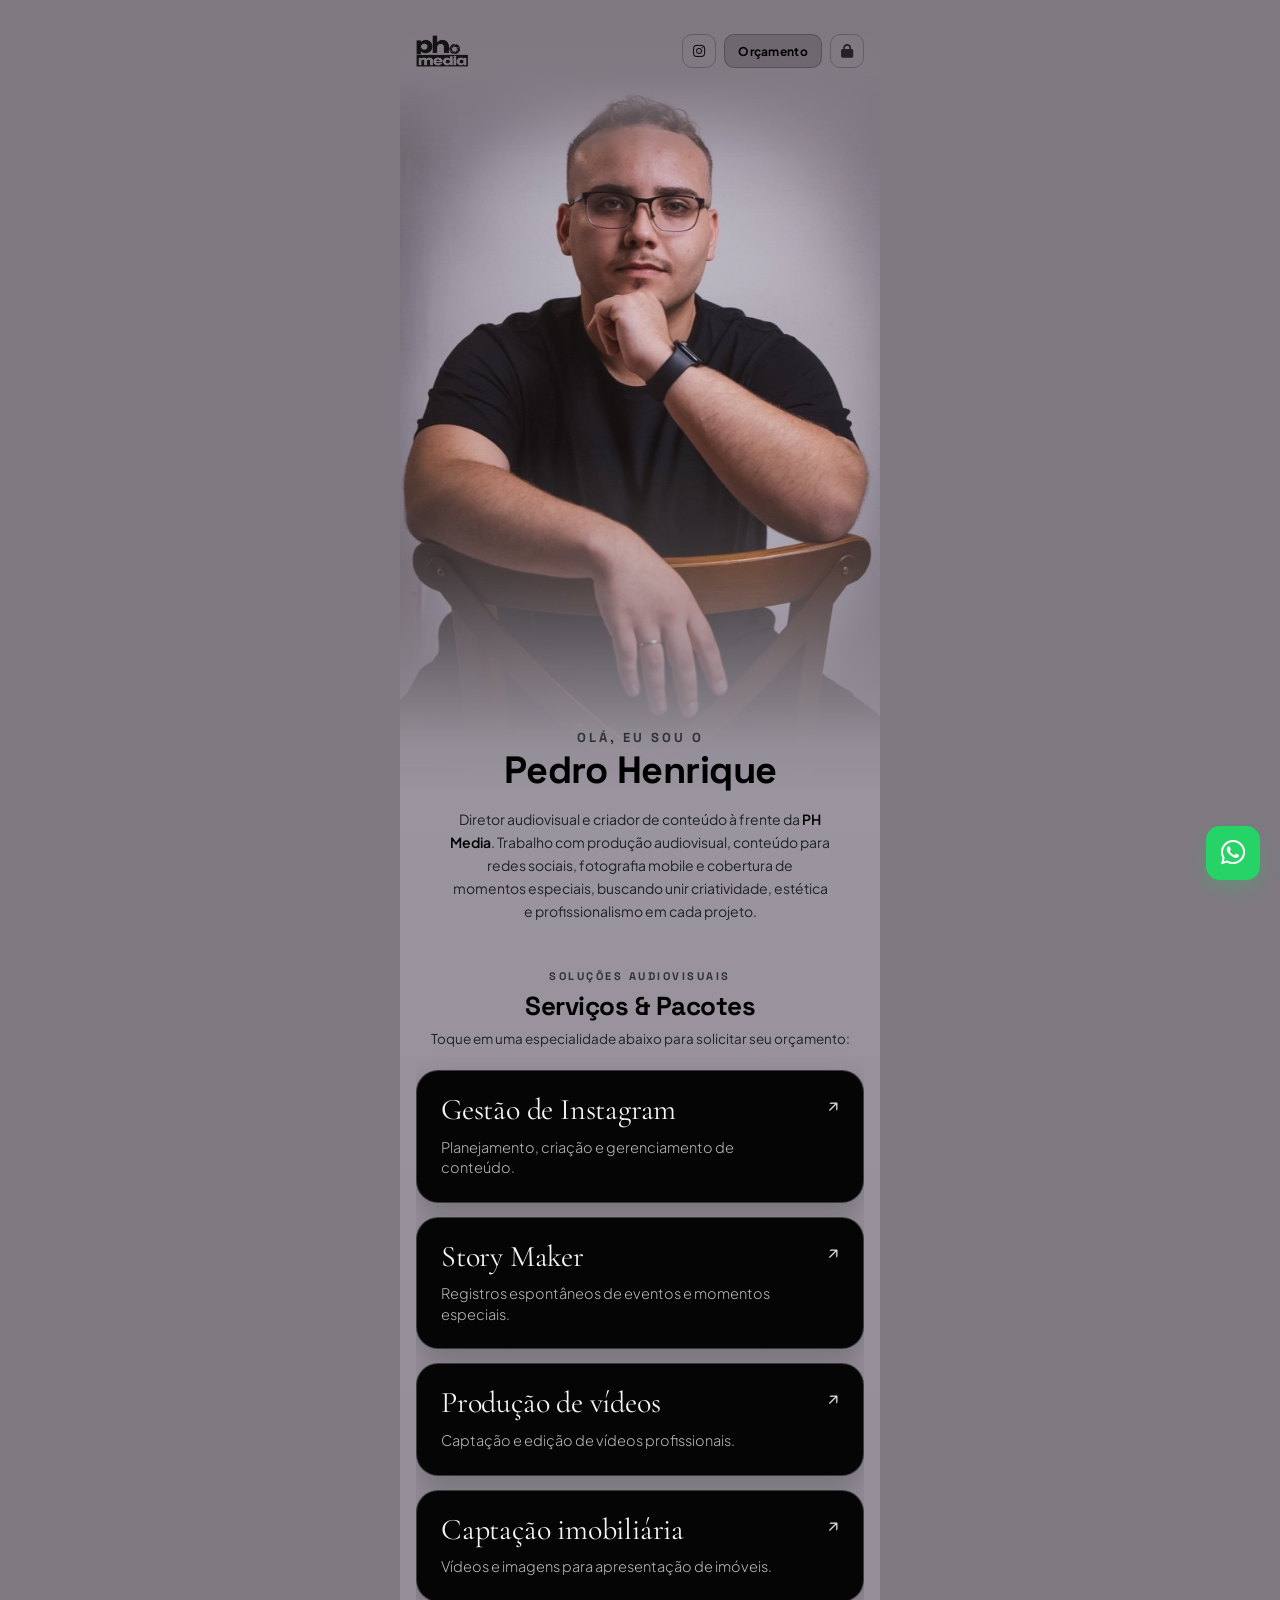
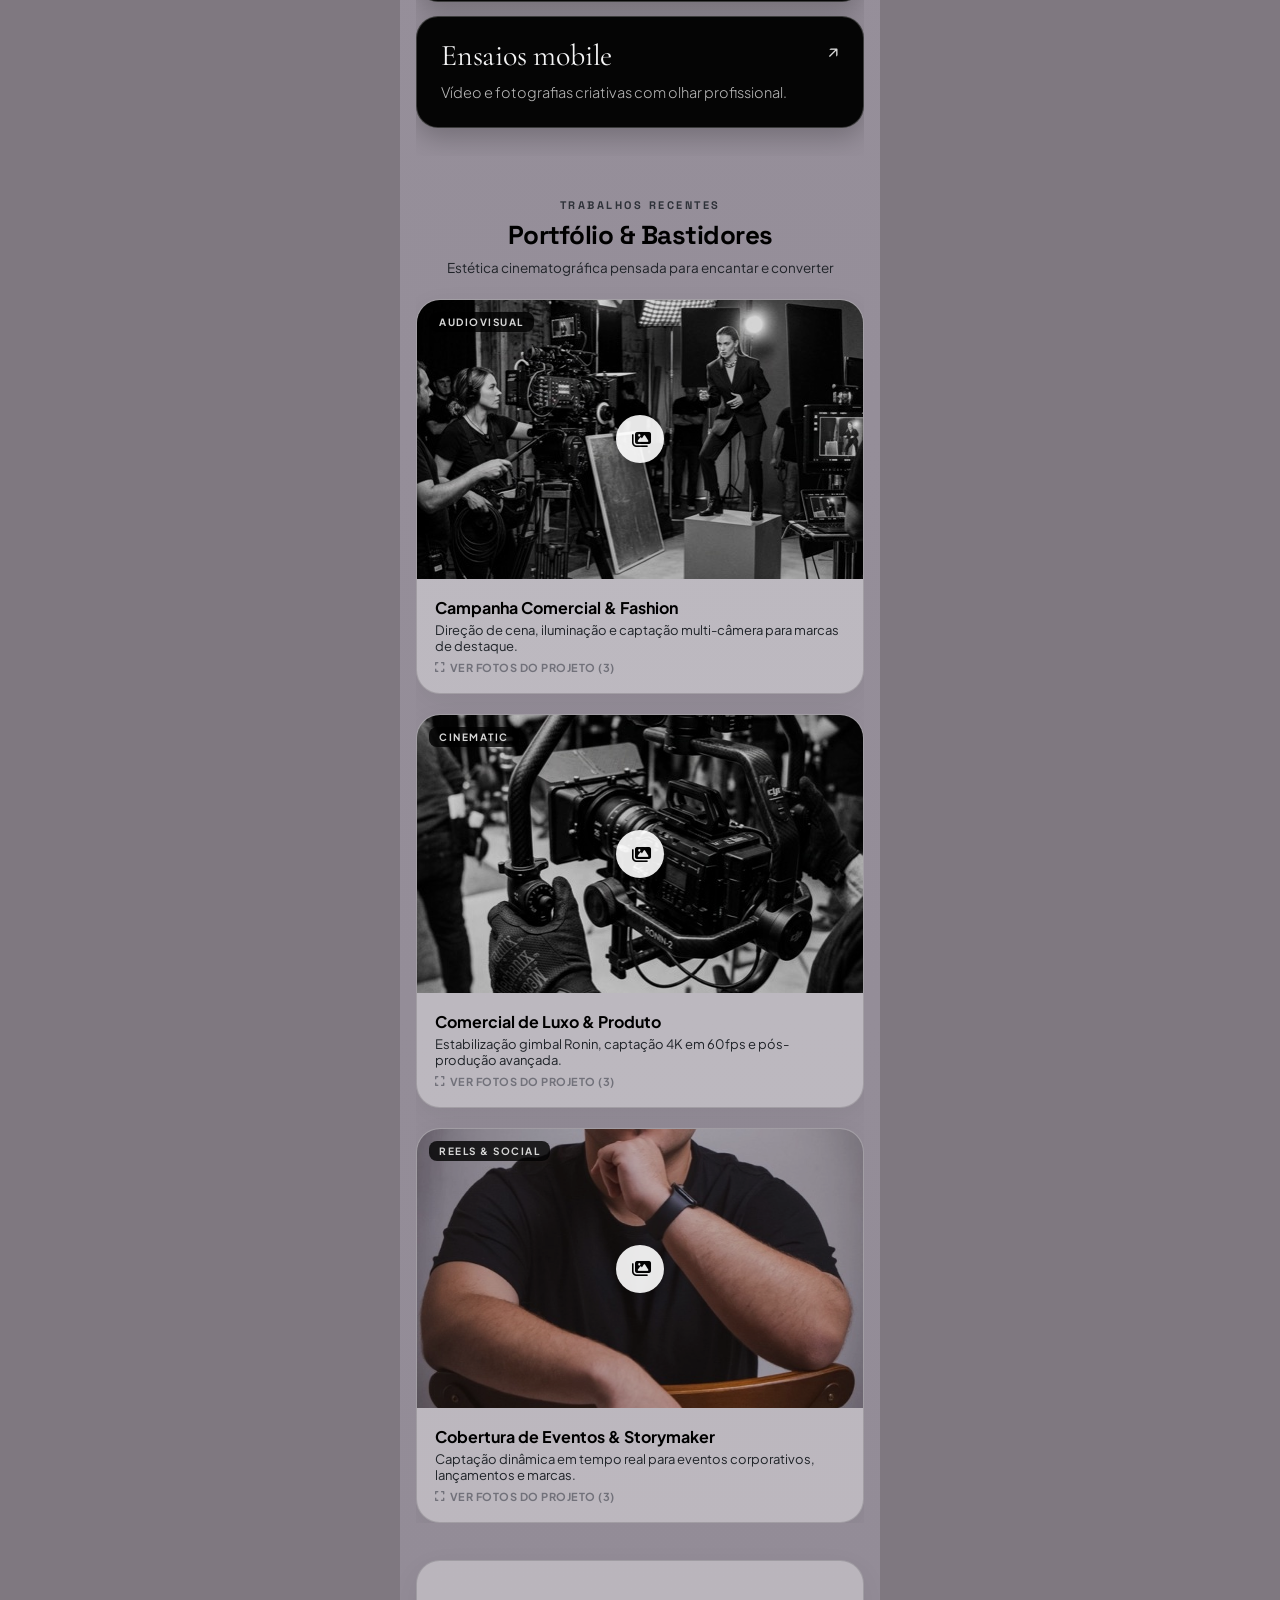
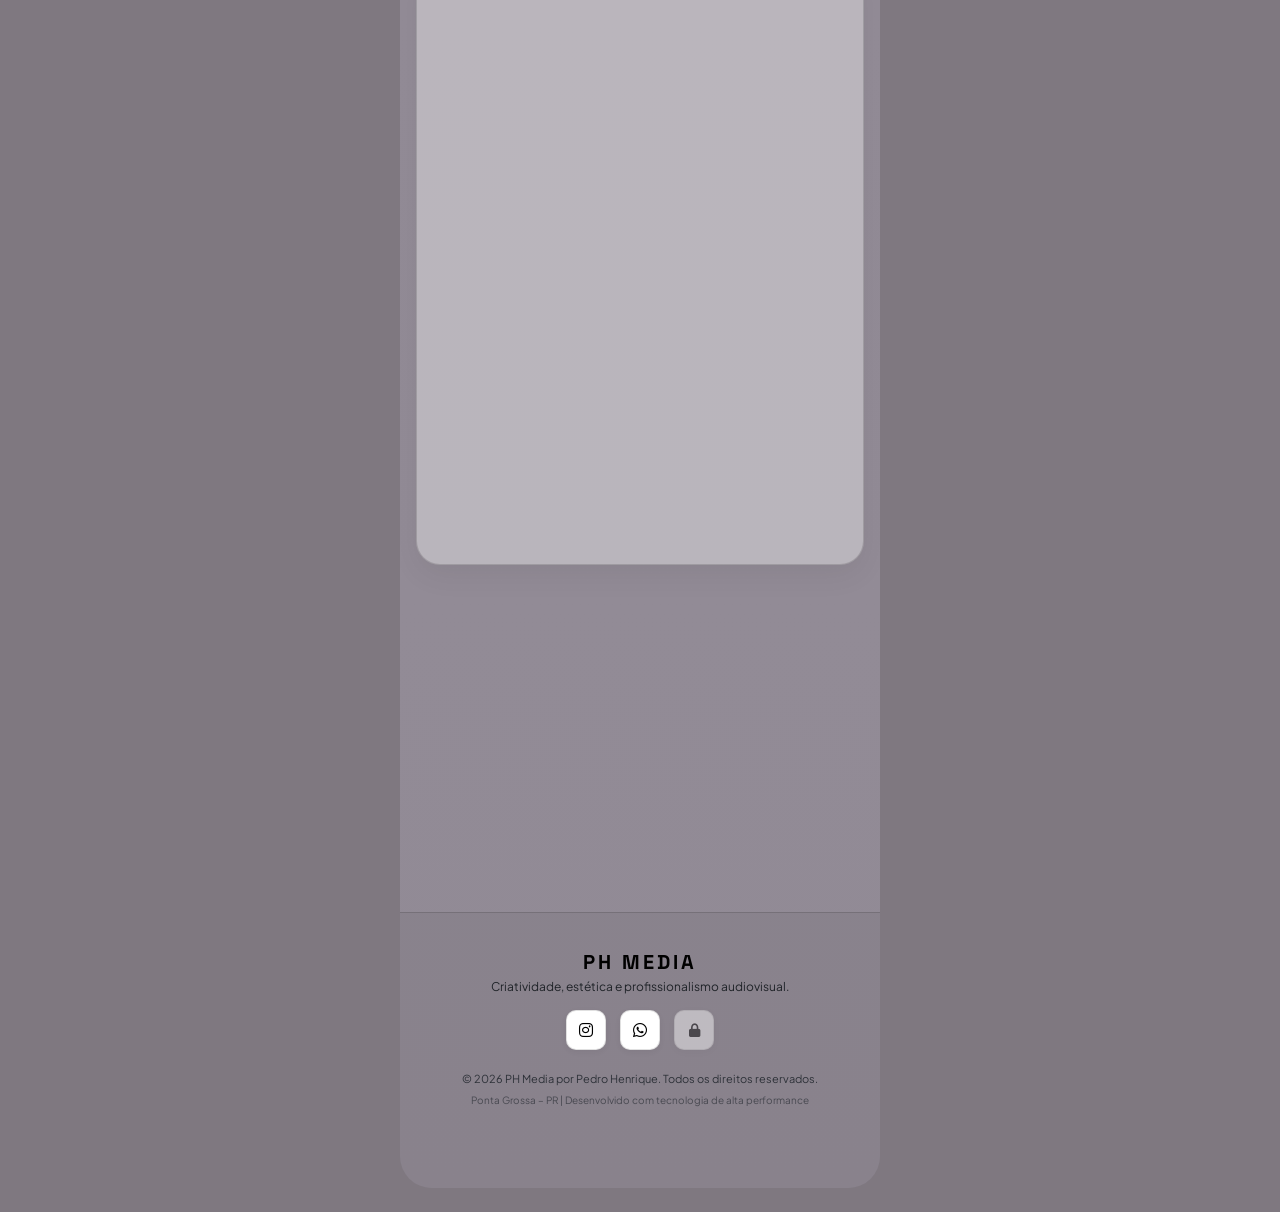
==== commit 2816d170: "refactor: remove cards de investimento e botao servicos/localizacao na hero" ====
--- a/index.html
+++ b/index.html
@@ -30,7 +30,7 @@
 
   <!-- Font Awesome Icons & Custom Stylesheet -->
   <link rel="stylesheet" href="https://cdnjs.cloudflare.com/ajax/libs/font-awesome/6.5.1/css/all.min.css">
-  <link rel="stylesheet" href="assets/css/style.css?v=4.6">
+  <link rel="stylesheet" href="assets/css/style.css?v=4.7">
 </head>
 <body class="light-theme">
 
@@ -48,7 +48,7 @@
           <a href="https://www.instagram.com/phmedia.br?stkn=bnYxbzBpYTVlNGl6" target="_blank" rel="noopener noreferrer" class="icon-btn" title="Instagram" aria-label="Instagram">
             <i class="fa-brands fa-instagram"></i>
           </a>
-          <a href="#orcamento" class="btn-sm btn-glass">
+          <a href="#contato" class="btn-sm btn-glass">
             <span>Orçamento</span>
           </a>
           <a href="admin.html" class="icon-btn admin-link" title="Painel Admin" aria-label="Painel Administrativo">
@@ -91,179 +91,58 @@
           <p class="hero-bio">
             Diretor audiovisual e criador de conteúdo à frente da <strong>PH Media</strong>. Trabalho com produção audiovisual, conteúdo para redes sociais, fotografia mobile e cobertura de momentos especiais, buscando unir criatividade, estética e profissionalismo em cada projeto.
           </p>
-
-          <div class="hero-cta-wrapper">
-            <a href="#servicos" class="hero-cta-btn" id="btnServicos">
-              <span>SERVIÇOS E VALORES</span>
-              <i class="fa-solid fa-arrow-down"></i>
-            </a>
-          </div>
-
-          <div class="location-badge">
-            <i class="fa-solid fa-location-dot"></i>
-            <span>PONTA GROSSA – PARANÁ</span>
-          </div>
-        </div>
-      </section>
-
-      <!-- SERVICES SELECTOR & CARDS (Editorial Dark Redirect Cards + Detail View) -->
+        </div>
+      </section>
+
+      <!-- SERVICES SELECTOR & CARDS (Direct WhatsApp Redirect Cards) -->
       <section class="services-section" id="servicos">
         <div class="section-header">
           <span class="section-tag">SOLUÇÕES AUDIOVISUAIS</span>
           <h2 class="section-title">Serviços & Pacotes</h2>
-          <p class="section-subtitle">Toque em uma especialidade abaixo para acessar os detalhes e investimentos:</p>
+          <p class="section-subtitle">Toque em uma especialidade abaixo para solicitar seu orçamento:</p>
         </div>
 
         <!-- Editorial Service Cards List (Matches Reference Screenshot) -->
-        <div class="service-pills-nav" role="tablist" id="servicesNav">
-          <button class="service-pill-btn active" role="tab" aria-selected="true" data-service="social-media" id="tab-social-media">
+        <div class="service-pills-nav" id="servicesNav">
+          <a href="https://wa.me/5542988640610?text=Ol%C3%A1%20Pedro!%20Tenho%20interesse%20no%20servi%C3%A7o%20de%20*Gest%C3%A3o%20de%20Instagram*%20para%20minha%20marca.%20Como%20podemos%20iniciar%3F" target="_blank" rel="noopener noreferrer" class="service-pill-btn" data-service="social-media" id="tab-social-media">
             <div class="service-btn-header">
               <span class="service-btn-title">Gestão de Instagram</span>
               <span class="service-btn-arrow" aria-hidden="true">↗</span>
             </div>
             <p class="service-btn-desc">Planejamento, criação e gerenciamento de conteúdo.</p>
-          </button>
-
-          <button class="service-pill-btn" role="tab" aria-selected="false" data-service="storymaker" id="tab-storymaker">
+          </a>
+
+          <a href="https://wa.me/5542988640610?text=Ol%C3%A1%20Pedro!%20Gostaria%20de%20contratar%20a%20cobertura%20*Story%20Maker*%20para%20o%20meu%20evento.%20Est%C3%A1%20com%20a%20agenda%20aberta%3F" target="_blank" rel="noopener noreferrer" class="service-pill-btn" data-service="storymaker" id="tab-storymaker">
             <div class="service-btn-header">
               <span class="service-btn-title">Story Maker</span>
               <span class="service-btn-arrow" aria-hidden="true">↗</span>
             </div>
             <p class="service-btn-desc">Registros espontâneos de eventos e momentos especiais.</p>
-          </button>
-
-          <button class="service-pill-btn" role="tab" aria-selected="false" data-service="videomaker" id="tab-videomaker">
+          </a>
+
+          <a href="https://wa.me/5542988640610?text=Ol%C3%A1%20Pedro!%20Gostaria%20de%20um%20or%C3%A7amento%20para%20*Produ%C3%A7%C3%A3o%20de%20v%C3%ADdeos*%20profissionais.%20Podemos%20conversar%3F" target="_blank" rel="noopener noreferrer" class="service-pill-btn" data-service="videomaker" id="tab-videomaker">
             <div class="service-btn-header">
               <span class="service-btn-title">Produção de vídeos</span>
               <span class="service-btn-arrow" aria-hidden="true">↗</span>
             </div>
             <p class="service-btn-desc">Captação e edição de vídeos profissionais.</p>
-          </button>
-
-          <button class="service-pill-btn" role="tab" aria-selected="false" data-service="captacao-imobiliaria" id="tab-captacao-imobiliaria">
+          </a>
+
+          <a href="https://wa.me/5542988640610?text=Ol%C3%A1%20Pedro!%20Tenho%20interesse%20no%20servi%C3%A7o%20de%20*Capta%C3%A7%C3%A3o%20imobili%C3%A1ria*%20para%20apresenta%C3%A7%C3%A3o%20de%20im%C3%B3veis.%20Podemos%20conversar%3F" target="_blank" rel="noopener noreferrer" class="service-pill-btn" data-service="captacao-imobiliaria" id="tab-captacao-imobiliaria">
             <div class="service-btn-header">
               <span class="service-btn-title">Captação imobiliária</span>
               <span class="service-btn-arrow" aria-hidden="true">↗</span>
             </div>
             <p class="service-btn-desc">Vídeos e imagens para apresentação de imóveis.</p>
-          </button>
-
-          <button class="service-pill-btn" role="tab" aria-selected="false" data-service="fotografia" id="tab-fotografia">
+          </a>
+
+          <a href="https://wa.me/5542988640610?text=Ol%C3%A1%20Pedro!%20Tenho%20interesse%20em%20agendar%20um%20*Ensaio%20mobile*.%20Quais%20s%C3%A3o%20as%20pr%C3%B3ximas%20datas%20dispon%C3%ADveis%3F" target="_blank" rel="noopener noreferrer" class="service-pill-btn" data-service="fotografia" id="tab-fotografia">
             <div class="service-btn-header">
               <span class="service-btn-title">Ensaios mobile</span>
               <span class="service-btn-arrow" aria-hidden="true">↗</span>
             </div>
             <p class="service-btn-desc">Vídeo e fotografias criativas com olhar profissional.</p>
-          </button>
-        </div>
-
-        <!-- Dynamic Service Showcase Card (Reference 3) -->
-        <div class="service-display-card glass-card" id="serviceCard">
-          <div class="card-ambient-backdrop" id="cardBackdrop"></div>
-          
-          <div class="service-card-body">
-            <div class="service-icon-badge" id="serviceIconBadge">
-              <i class="fa-solid fa-hashtag"></i>
-            </div>
-            <h3 class="service-card-title" id="serviceTitle">Gestão de Instagram</h3>
-            <p class="service-card-desc" id="serviceDescription">
-              Criação e gestão de conteúdo para redes sociais, do planejamento à produção, unindo estratégia, audiovisual e criatividade para transformar ideias em conteúdo que comunica.
-            </p>
-
-            <div class="service-features" id="serviceFeatures">
-              <div class="feature-item"><i class="fa-solid fa-check"></i> Planejamento estratégico mensal</div>
-              <div class="feature-item"><i class="fa-solid fa-check"></i> Roteirização e captação de vídeos dinâmicos</div>
-              <div class="feature-item"><i class="fa-solid fa-check"></i> Edição com sound design e legendas dinâmicas</div>
-              <div class="feature-item"><i class="fa-solid fa-check"></i> Relatório de métricas e alcance</div>
-            </div>
-
-            <div class="service-pricing-box">
-              <span class="pricing-label" id="pricingType">Investimento mensal</span>
-              <div class="pricing-value-row">
-                <span class="currency">R$</span>
-                <span class="price-number" id="servicePrice">400,00</span>
-              </div>
-              <span class="pricing-sub" id="pricingSubtext">ou sob demanda personalizada</span>
-            </div>
-
-            <div class="service-cta-container">
-              <span class="contact-hint">Entre em contato</span>
-              <a href="#" target="_blank" rel="noopener noreferrer" class="whatsapp-cta-btn" id="serviceWhatsappBtn">
-                <i class="fa-brands fa-whatsapp"></i>
-                <span>Clique aqui</span>
-              </a>
-            </div>
-          </div>
-        </div>
-      </section>
-
-      <!-- INTERACTIVE BUDGET CALCULATOR -->
-      <section class="calculator-section glass-card" id="orcamento">
-        <div class="section-header">
-          <span class="section-tag">SIMULE ONLINE</span>
-          <h2 class="section-title">Calculadora de Investimento</h2>
-          <p class="section-subtitle">Monte seu combo ideal e receba uma proposta personalizada na hora:</p>
-        </div>
-
-        <div class="calculator-grid">
-          <div class="calc-options-group">
-            <label class="calc-option">
-              <input type="checkbox" name="calc-addon" value="400" data-name="Social Media Completo" checked>
-              <div class="calc-option-box">
-                <div class="option-info">
-                  <span class="option-title">Social Media Mensal</span>
-                  <span class="option-desc">Gestão, roteiro, postagens & reels semanais</span>
-                </div>
-                <span class="option-price">+ R$ 400</span>
-              </div>
-            </label>
-
-            <label class="calc-option">
-              <input type="checkbox" name="calc-addon" value="350" data-name="Storymaker em Eventos">
-              <div class="calc-option-box">
-                <div class="option-info">
-                  <span class="option-title">Cobertura Storymaker (Evento)</span>
-                  <span class="option-desc">Cobertura em tempo real com entrega imediata</span>
-                </div>
-                <span class="option-price">+ R$ 350</span>
-              </div>
-            </label>
-
-            <label class="calc-option">
-              <input type="checkbox" name="calc-addon" value="300" data-name="Vídeo Comercial 4K">
-              <div class="calc-option-box">
-                <div class="option-info">
-                  <span class="option-title">Reel / Comercial Cinematográfico 4K</span>
-                  <span class="option-desc">Captação com gimbal, iluminação de estúdio & drone</span>
-                </div>
-                <span class="option-price">+ R$ 300</span>
-              </div>
-            </label>
-
-            <label class="calc-option">
-              <input type="checkbox" name="calc-addon" value="250" data-name="Ensaio Fotográfico Mobile/Pro">
-              <div class="calc-option-box">
-                <div class="option-info">
-                  <span class="option-title">Ensaio Fotográfico de Marca/Perfil</span>
-                  <span class="option-desc">20 fotos tratadas em alta resolução</span>
-                </div>
-                <span class="option-price">+ R$ 250</span>
-              </div>
-            </label>
-          </div>
-
-          <div class="calc-summary-card">
-            <span class="summary-label">Estimativa do Combo</span>
-            <div class="summary-total">
-              <span class="currency">R$</span>
-              <span class="total-value" id="calcTotalValue">400,00</span>
-            </div>
-            <p class="summary-note">*Valores base sujeitos a ajuste de deslocamento e escopo detalhado.</p>
-            <button type="button" class="btn-primary full-width" id="btnApplyCombo">
-              <i class="fa-brands fa-whatsapp"></i>
-              <span>Solicitar Este Combo no WhatsApp</span>
-            </button>
-          </div>
+          </a>
         </div>
       </section>
 
@@ -510,7 +389,7 @@
   <div class="toast-container" id="toastContainer"></div>
 
   <!-- Scripts -->
-  <script type="module" src="assets/js/firebase-config.js?v=4.6"></script>
-  <script type="module" src="assets/js/app.js?v=4.6"></script>
+  <script type="module" src="assets/js/firebase-config.js?v=4.7"></script>
+  <script type="module" src="assets/js/app.js?v=4.7"></script>
 </body>
 </html>
--- a/assets/css/style.css
+++ b/assets/css/style.css
@@ -600,7 +600,7 @@
   line-height: 1.65;
   color: var(--text-secondary);
   max-width: 380px;
-  margin: 0 auto 24px;
+  margin: 0 auto 4px;
   font-weight: 400;
   animation: heroStaggerUp 1.2s cubic-bezier(0.16, 1, 0.3, 1) 1.5s both;
 }
@@ -741,6 +741,7 @@
   border: 1px solid rgba(255, 255, 255, 0.22);
   color: #ffffff;
   text-align: left;
+  text-decoration: none;
   cursor: pointer;
   box-shadow: 0 10px 26px rgba(0, 0, 0, 0.22);
   transition: transform 0.22s ease, border-color 0.22s ease, background-color 0.22s ease, box-shadow 0.22s ease;
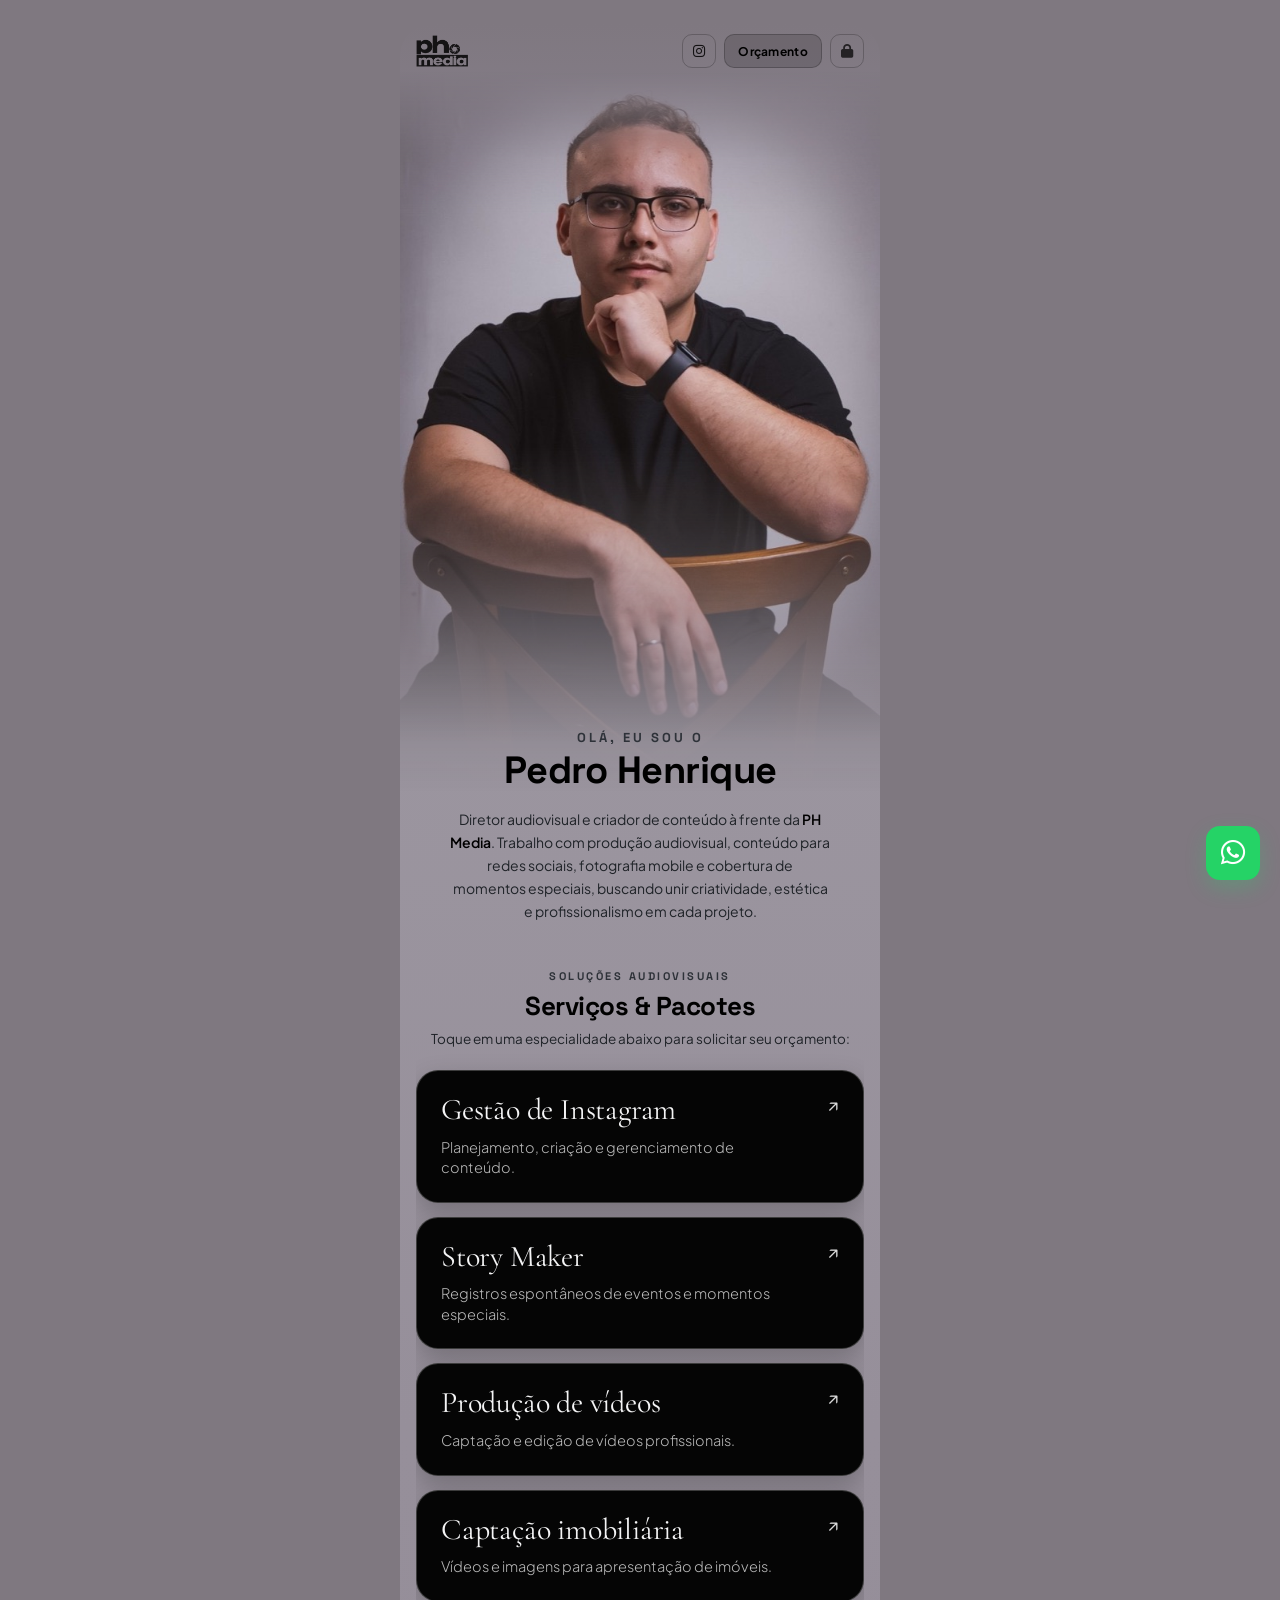
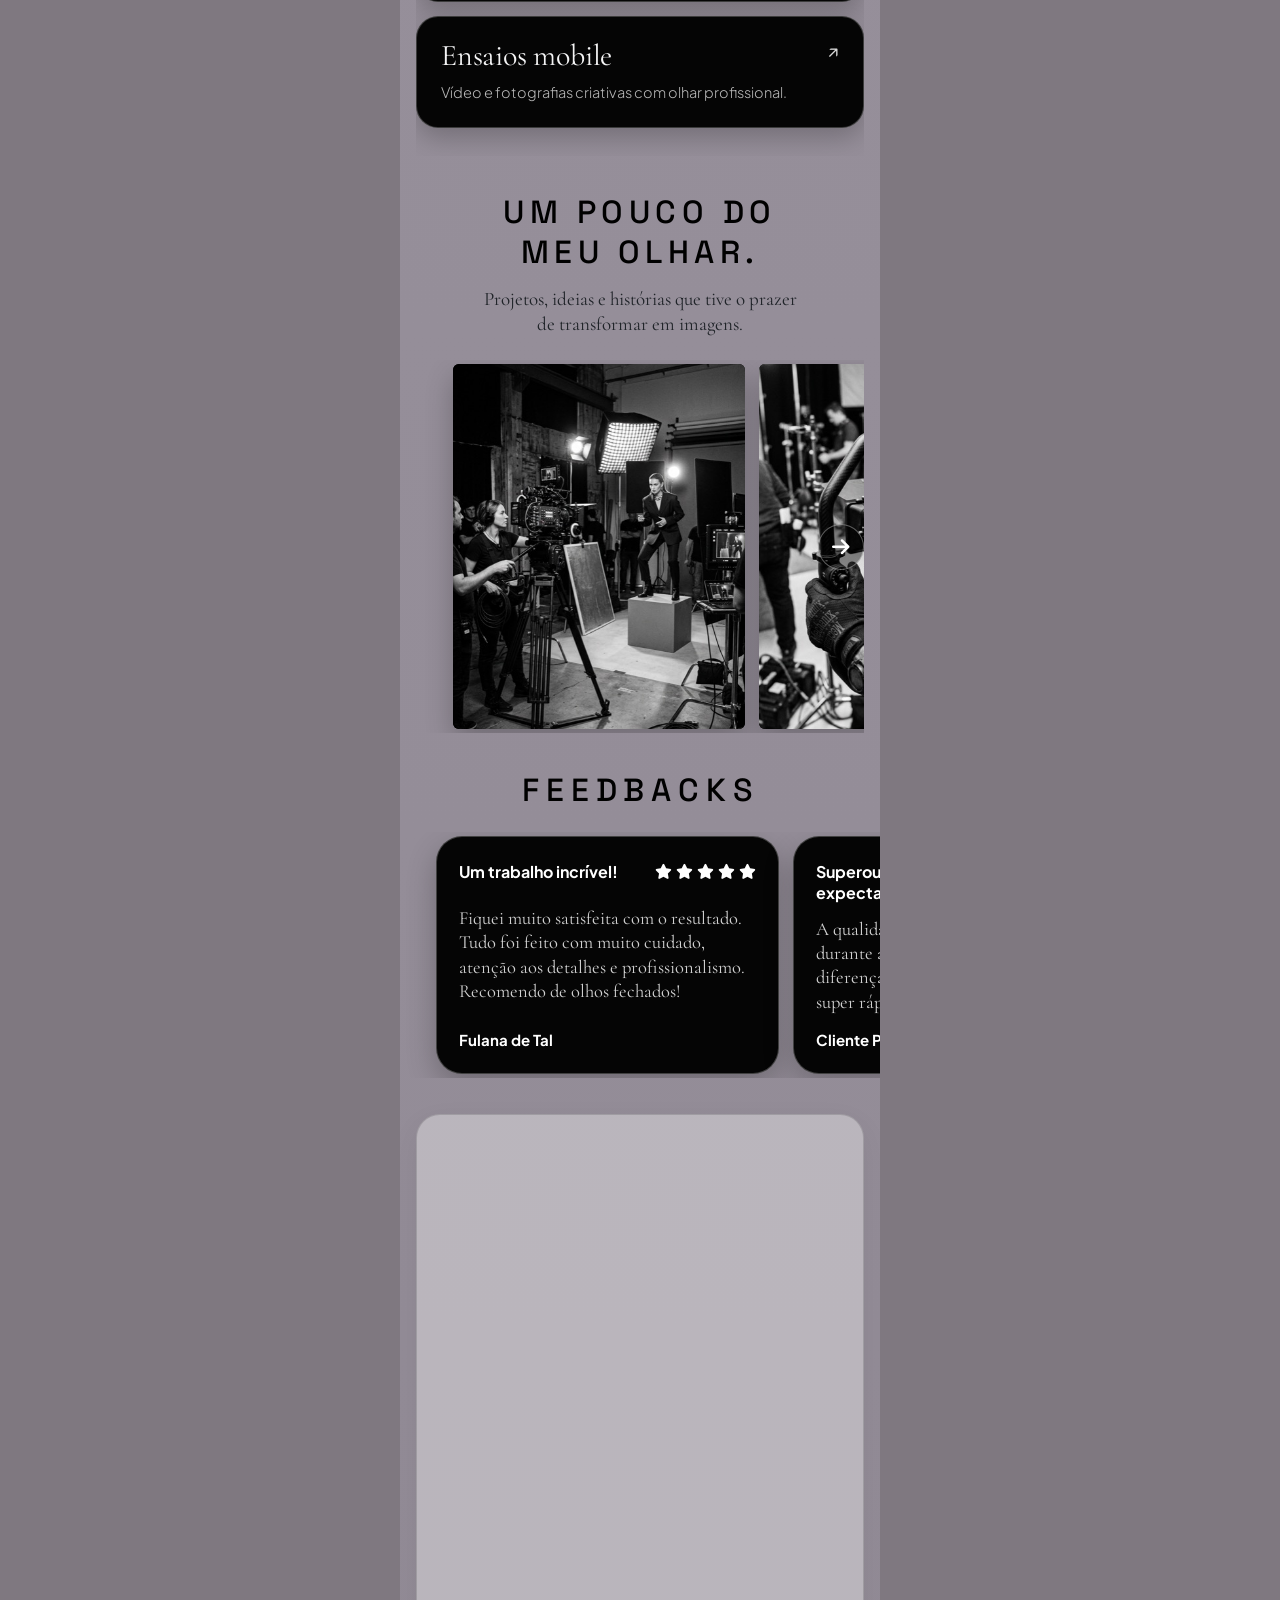
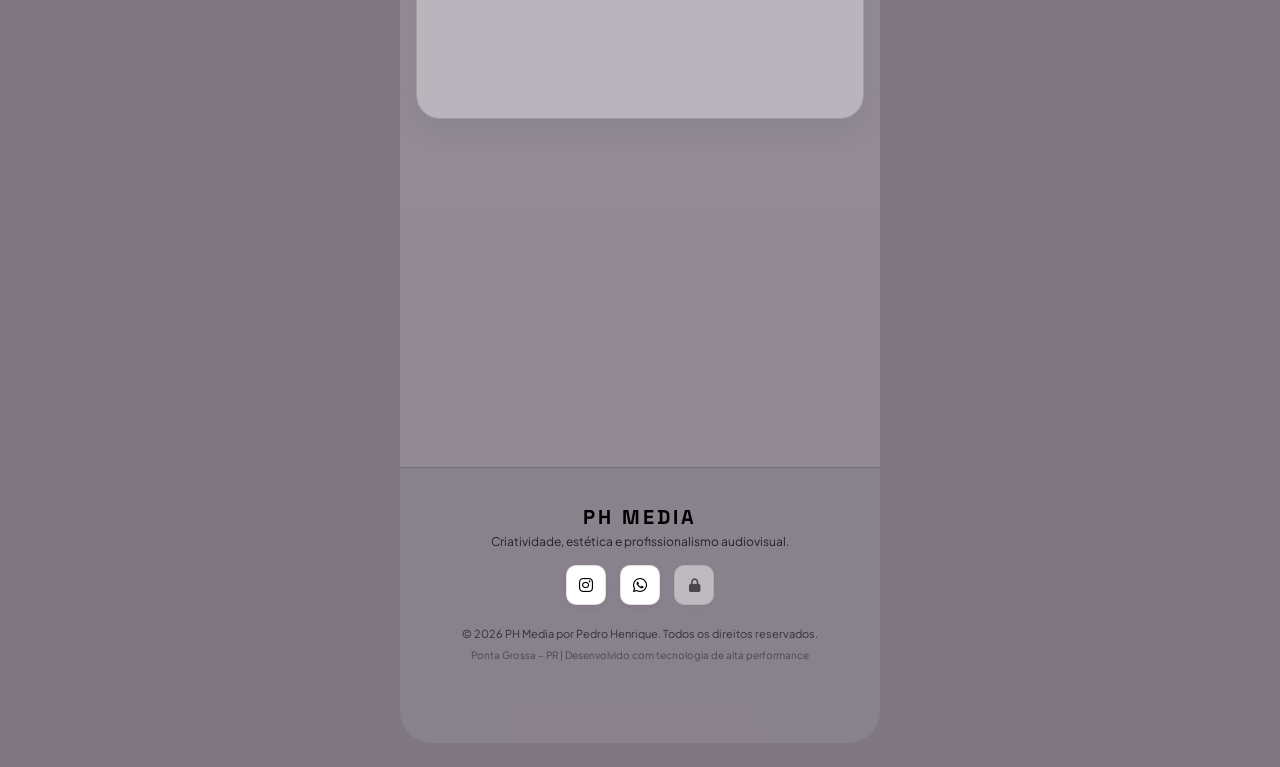
==== commit 1246e4b1: "feat: atualiza carrossel de portfolio (Um Pouco do Meu Olhar) e adiciona secao de Feedbacks" ====
--- a/index.html
+++ b/index.html
@@ -30,7 +30,7 @@
 
   <!-- Font Awesome Icons & Custom Stylesheet -->
   <link rel="stylesheet" href="https://cdnjs.cloudflare.com/ajax/libs/font-awesome/6.5.1/css/all.min.css">
-  <link rel="stylesheet" href="assets/css/style.css?v=4.7">
+  <link rel="stylesheet" href="assets/css/style.css?v=4.8">
 </head>
 <body class="light-theme">
 
@@ -146,65 +146,97 @@
         </div>
       </section>
 
-      <!-- PORTFOLIO SHOWCASE -->
+      <!-- PORTFOLIO SHOWCASE (Horizontal Peek Carousel Matches Reference) -->
       <section class="portfolio-section" id="portfolio">
-        <div class="section-header">
-          <span class="section-tag">TRABALHOS RECENTES</span>
-          <h2 class="section-title">Portfólio & Bastidores</h2>
-          <p class="section-subtitle">Estética cinematográfica pensada para encantar e converter</p>
-        </div>
-
-        <div class="portfolio-grid">
-          <div class="portfolio-card" data-index="0" onclick="window.openPortfolioModalByIndex && window.openPortfolioModalByIndex(0)" role="button" tabindex="0" aria-label="Abrir galeria de Campanha Comercial & Fashion" style="cursor: pointer;">
-            <div class="portfolio-img-wrap">
-              <img src="assets/images/reel-1.jpg" alt="Produção Audiovisual PH Media" loading="lazy">
-              <div class="portfolio-badge">AUDIOVISUAL</div>
-              <div class="play-overlay">
-                <i class="fa-solid fa-images"></i>
-              </div>
-            </div>
-            <div class="portfolio-info">
-              <h4>Campanha Comercial & Fashion</h4>
-              <p>Direção de cena, iluminação e captação multi-câmera</p>
-              <span style="font-size: 11px; font-weight: 700; color: #71717a; text-transform: uppercase; letter-spacing: 0.5px; display: inline-flex; align-items: center; gap: 4px; margin-top: 6px;">
-                <i class="fa-solid fa-expand"></i> Ver fotos do projeto
-              </span>
-            </div>
-          </div>
-
-          <div class="portfolio-card" data-index="1" onclick="window.openPortfolioModalByIndex && window.openPortfolioModalByIndex(1)" role="button" tabindex="0" aria-label="Abrir galeria de Comercial de Luxo & Produto" style="cursor: pointer;">
-            <div class="portfolio-img-wrap">
-              <img src="assets/images/reel-2.jpg" alt="Videomaker com Gimbal 4K" loading="lazy">
-              <div class="portfolio-badge">CINEMATIC</div>
-              <div class="play-overlay">
-                <i class="fa-solid fa-images"></i>
-              </div>
-            </div>
-            <div class="portfolio-info">
-              <h4>Comercial de Luxo & Produto</h4>
-              <p>Estabilização gimbal Ronin e pós-produção avançada</p>
-              <span style="font-size: 11px; font-weight: 700; color: #71717a; text-transform: uppercase; letter-spacing: 0.5px; display: inline-flex; align-items: center; gap: 4px; margin-top: 6px;">
-                <i class="fa-solid fa-expand"></i> Ver fotos do projeto
-              </span>
-            </div>
-          </div>
-
-          <div class="portfolio-card" data-index="2" onclick="window.openPortfolioModalByIndex && window.openPortfolioModalByIndex(2)" role="button" tabindex="0" aria-label="Abrir galeria de Cobertura de Eventos & Storymaker" style="cursor: pointer;">
-            <div class="portfolio-img-wrap">
-              <img src="assets/images/pedro.jpg" alt="Cobertura de Eventos & Storymaker" loading="lazy">
-              <div class="portfolio-badge">REELS & SOCIAL</div>
-              <div class="play-overlay">
-                <i class="fa-solid fa-images"></i>
-              </div>
-            </div>
-            <div class="portfolio-info">
-              <h4>Cobertura de Eventos & Storymaker</h4>
-              <p>Captação dinâmica em tempo real para eventos corporativos e marcas</p>
-              <span style="font-size: 11px; font-weight: 700; color: #71717a; text-transform: uppercase; letter-spacing: 0.5px; display: inline-flex; align-items: center; gap: 4px; margin-top: 6px;">
-                <i class="fa-solid fa-expand"></i> Ver fotos do projeto
-              </span>
-            </div>
-          </div>
+        <div class="section-header portfolio-editorial-header">
+          <h2 class="editorial-display-title">UM POUCO DO<br>MEU OLHAR.</h2>
+          <p class="editorial-serif-subtitle">Projetos, ideias e histórias que tive o prazer<br>de transformar em imagens.</p>
+        </div>
+
+        <div class="portfolio-carousel-wrapper">
+          <div class="portfolio-grid portfolio-carousel-track" id="portfolioCarouselTrack">
+            <div class="portfolio-card portfolio-slide" data-index="0" onclick="window.openPortfolioModalByIndex && window.openPortfolioModalByIndex(0)" role="button" tabindex="0" aria-label="Abrir galeria de Campanha Comercial & Fashion">
+              <div class="portfolio-img-wrap">
+                <img src="assets/images/reel-1.jpg" alt="Produção Audiovisual PH Media" loading="lazy">
+              </div>
+            </div>
+
+            <div class="portfolio-card portfolio-slide" data-index="1" onclick="window.openPortfolioModalByIndex && window.openPortfolioModalByIndex(1)" role="button" tabindex="0" aria-label="Abrir galeria de Comercial de Luxo & Produto">
+              <div class="portfolio-img-wrap">
+                <img src="assets/images/reel-2.jpg" alt="Videomaker com Gimbal 4K" loading="lazy">
+              </div>
+            </div>
+
+            <div class="portfolio-card portfolio-slide" data-index="2" onclick="window.openPortfolioModalByIndex && window.openPortfolioModalByIndex(2)" role="button" tabindex="0" aria-label="Abrir galeria de Cobertura de Eventos & Storymaker">
+              <div class="portfolio-img-wrap">
+                <img src="assets/images/pedro.jpg" alt="Cobertura de Eventos & Storymaker" loading="lazy">
+              </div>
+            </div>
+          </div>
+
+          <button type="button" class="portfolio-carousel-next" id="portfolioNextBtn" aria-label="Próximo Projeto">
+            <i class="fa-solid fa-arrow-right"></i>
+          </button>
+        </div>
+      </section>
+
+      <!-- FEEDBACKS SHOWCASE (Horizontal Peek Testimonials Matches Reference) -->
+      <section class="feedbacks-section" id="feedbacks">
+        <div class="section-header feedbacks-editorial-header">
+          <h2 class="editorial-display-title feedbacks-title">FEEDBACKS</h2>
+        </div>
+
+        <div class="feedbacks-carousel-track" id="feedbacksCarouselTrack">
+          <article class="feedback-card">
+            <div class="feedback-card-top">
+              <h3 class="feedback-title">Um trabalho incrível!</h3>
+              <div class="feedback-stars" aria-label="5 estrelas">
+                <i class="fa-solid fa-star"></i>
+                <i class="fa-solid fa-star"></i>
+                <i class="fa-solid fa-star"></i>
+                <i class="fa-solid fa-star"></i>
+                <i class="fa-solid fa-star"></i>
+              </div>
+            </div>
+            <p class="feedback-text">
+              Fiquei muito satisfeita com o resultado. Tudo foi feito com muito cuidado, atenção aos detalhes e profissionalismo. Recomendo de olhos fechados!
+            </p>
+            <span class="feedback-author">Fulana de Tal</span>
+          </article>
+
+          <article class="feedback-card">
+            <div class="feedback-card-top">
+              <h3 class="feedback-title">Superou as expectativas!</h3>
+              <div class="feedback-stars" aria-label="5 estrelas">
+                <i class="fa-solid fa-star"></i>
+                <i class="fa-solid fa-star"></i>
+                <i class="fa-solid fa-star"></i>
+                <i class="fa-solid fa-star"></i>
+                <i class="fa-solid fa-star"></i>
+              </div>
+            </div>
+            <p class="feedback-text">
+              A qualidade dos vídeos e a direção durante a gravação fizeram toda a diferença para a nossa marca. Entrega super rápida e estética impecável!
+            </p>
+            <span class="feedback-author">Cliente Parceiro</span>
+          </article>
+
+          <article class="feedback-card">
+            <div class="feedback-card-top">
+              <h3 class="feedback-title">Olhar único e criativo!</h3>
+              <div class="feedback-stars" aria-label="5 estrelas">
+                <i class="fa-solid fa-star"></i>
+                <i class="fa-solid fa-star"></i>
+                <i class="fa-solid fa-star"></i>
+                <i class="fa-solid fa-star"></i>
+                <i class="fa-solid fa-star"></i>
+              </div>
+            </div>
+            <p class="feedback-text">
+              Registrou cada momento do nosso evento com muita sensibilidade e agilidade. Os stories em tempo real engajaram demais o nosso perfil!
+            </p>
+            <span class="feedback-author">Cliente Satisfeita</span>
+          </article>
         </div>
       </section>
 
@@ -389,7 +421,7 @@
   <div class="toast-container" id="toastContainer"></div>
 
   <!-- Scripts -->
-  <script type="module" src="assets/js/firebase-config.js?v=4.7"></script>
-  <script type="module" src="assets/js/app.js?v=4.7"></script>
+  <script type="module" src="assets/js/firebase-config.js?v=4.8"></script>
+  <script type="module" src="assets/js/app.js?v=4.8"></script>
 </body>
 </html>
--- a/assets/css/style.css
+++ b/assets/css/style.css
@@ -1126,106 +1126,205 @@
 }
 
 /* ==========================================================================
-   PORTFOLIO SECTION (Zero-Jank Clean White Frame)
+   PORTFOLIO SECTION (Editorial Horizontal Peek Carousel Matches Reference)
    ========================================================================== */
-.portfolio-grid {
-  display: flex;
-  flex-direction: column;
-  gap: 20px;
-}
-
-.portfolio-card {
-  background: rgba(255, 255, 255, 0.38);
-  border: 1px solid rgba(0, 0, 0, 0.14);
-  border-radius: var(--radius-lg);
+.portfolio-editorial-header {
+  margin-bottom: 24px;
+}
+
+.editorial-display-title {
+  font-family: var(--font-heading);
+  font-size: 32px;
+  font-weight: 500;
+  letter-spacing: 5.5px;
+  line-height: 1.25;
+  text-transform: uppercase;
+  color: #000000;
+  margin-bottom: 14px;
+}
+
+.editorial-serif-subtitle {
+  font-family: 'Cormorant Garamond', Georgia, serif;
+  font-size: 19px;
+  font-weight: 400;
+  line-height: 1.32;
+  color: var(--text-secondary);
+  max-width: 340px;
+  margin: 0 auto;
+}
+
+.portfolio-carousel-wrapper {
+  position: relative;
+  width: calc(100% + 32px);
+  margin: 0 -16px;
+}
+
+.portfolio-carousel-track {
+  display: flex;
+  flex-direction: row;
+  gap: 14px;
+  overflow-x: auto;
+  scroll-snap-type: x mandatory;
+  -webkit-overflow-scrolling: touch;
+  scrollbar-width: none;
+  padding: 4px 11%;
+}
+
+.portfolio-carousel-track::-webkit-scrollbar {
+  display: none;
+}
+
+.portfolio-slide {
+  flex: 0 0 78%;
+  scroll-snap-align: center;
+  background: #050505;
+  border: none;
+  border-radius: 6px;
   overflow: hidden;
-  transition: transform 0.25s ease, box-shadow 0.25s ease;
   cursor: pointer;
   position: relative;
-  box-shadow: var(--shadow-card);
-}
-
-.portfolio-card:hover {
-  transform: translateY(-4px);
-  box-shadow: var(--shadow-elevated);
+  box-shadow: 0 12px 28px rgba(0, 0, 0, 0.24);
+  transition: transform 0.25s ease, opacity 0.25s ease;
+}
+
+.portfolio-slide:hover {
+  transform: translateY(-2px);
 }
 
 .portfolio-img-wrap {
   position: relative;
   width: 100%;
-  aspect-ratio: 16/10;
+  aspect-ratio: 4 / 5;
   overflow: hidden;
-  background: #18181b;
+  background: #111113;
 }
 
 .portfolio-img-wrap img {
   width: 100%;
   height: 100%;
   object-fit: cover;
+  display: block;
   transform-origin: center center;
-  transition: transform 0.3s ease;
-}
-
-.portfolio-card:hover .portfolio-img-wrap img {
+  transition: transform 0.35s ease;
+}
+
+.portfolio-slide:hover .portfolio-img-wrap img {
   transform: scale(1.03);
 }
 
-.portfolio-badge {
+.portfolio-carousel-next {
   position: absolute;
-  top: 12px;
-  left: 12px;
-  padding: 4px 10px;
-  background: rgba(0, 0, 0, 0.8);
-  color: #ffffff;
-  border-radius: var(--radius-sm);
-  font-size: 10px;
-  font-weight: 700;
-  letter-spacing: 1.5px;
-}
-
-.play-overlay {
-  position: absolute;
-  inset: 0;
+  top: 50%;
+  right: 16px;
+  transform: translateY(-50%);
+  z-index: 5;
+  width: 46px;
+  height: 46px;
+  border-radius: 50%;
+  background: rgba(0, 0, 0, 0.42);
+  border: 1px solid rgba(255, 255, 255, 0.35);
+  color: #ffffff;
+  font-size: 20px;
   display: flex;
   align-items: center;
   justify-content: center;
-  background: rgba(0, 0, 0, 0.18);
-  opacity: 0.9;
-}
-
-.play-overlay i {
-  width: 48px;
-  height: 48px;
-  border-radius: 50%;
-  background: #ffffff;
-  color: #000000;
-  display: flex;
-  align-items: center;
-  justify-content: center;
-  padding-left: 3px;
-  font-size: 17px;
-  box-shadow: 0 6px 20px rgba(0, 0, 0, 0.3);
-  transition: transform 0.25s ease;
-}
-
-.portfolio-card:hover .play-overlay i {
-  transform: scale(1.1);
-}
-
-.portfolio-info {
-  padding: 18px;
-}
-
-.portfolio-info h4 {
+  cursor: pointer;
+  transition: transform 0.2s ease, background-color 0.2s ease;
+}
+
+.portfolio-carousel-next:hover {
+  background: #000000;
+  transform: translateY(-50%) scale(1.08);
+}
+
+/* ==========================================================================
+   FEEDBACKS SECTION (Horizontal Peek Testimonials Matches Reference)
+   ========================================================================== */
+.feedbacks-section {
+  position: relative;
+}
+
+.feedbacks-editorial-header {
+  margin-bottom: 22px;
+}
+
+.feedbacks-title {
+  letter-spacing: 7px;
+  margin-bottom: 0;
+}
+
+.feedbacks-carousel-track {
+  display: flex;
+  flex-direction: row;
+  gap: 14px;
+  width: calc(100% + 32px);
+  margin: 0 -16px;
+  overflow-x: auto;
+  scroll-snap-type: x mandatory;
+  -webkit-overflow-scrolling: touch;
+  scrollbar-width: none;
+  padding: 4px 8%;
+}
+
+.feedbacks-carousel-track::-webkit-scrollbar {
+  display: none;
+}
+
+.feedback-card {
+  flex: 0 0 84%;
+  scroll-snap-align: center;
+  background: #050505;
+  border: 1px solid rgba(255, 255, 255, 0.24);
+  border-radius: 26px;
+  padding: 24px 22px;
+  text-align: left;
+  color: #ffffff;
+  display: flex;
+  flex-direction: column;
+  justify-content: space-between;
+  gap: 14px;
+  box-shadow: 0 12px 30px rgba(0, 0, 0, 0.24);
+}
+
+.feedback-card-top {
+  display: flex;
+  align-items: center;
+  justify-content: space-between;
+  gap: 10px;
+}
+
+.feedback-title {
+  font-family: var(--font-body);
   font-size: 16px;
   font-weight: 700;
-  color: #000000;
-  margin-bottom: 4px;
-}
-
-.portfolio-info p {
-  font-size: 13px;
-  color: var(--text-secondary);
+  color: #ffffff;
+  margin: 0;
+}
+
+.feedback-stars {
+  display: inline-flex;
+  align-items: center;
+  gap: 4px;
+  color: #ffffff;
+  font-size: 15px;
+  flex-shrink: 0;
+}
+
+.feedback-text {
+  font-family: 'Cormorant Garamond', Georgia, serif;
+  font-size: 18.5px;
+  font-weight: 400;
+  line-height: 1.32;
+  color: rgba(255, 255, 255, 0.82);
+  margin: 0;
+}
+
+.feedback-author {
+  font-family: var(--font-body);
+  font-size: 15px;
+  font-weight: 700;
+  color: #ffffff;
+  margin-top: 2px;
 }
 
 /* ==========================================================================
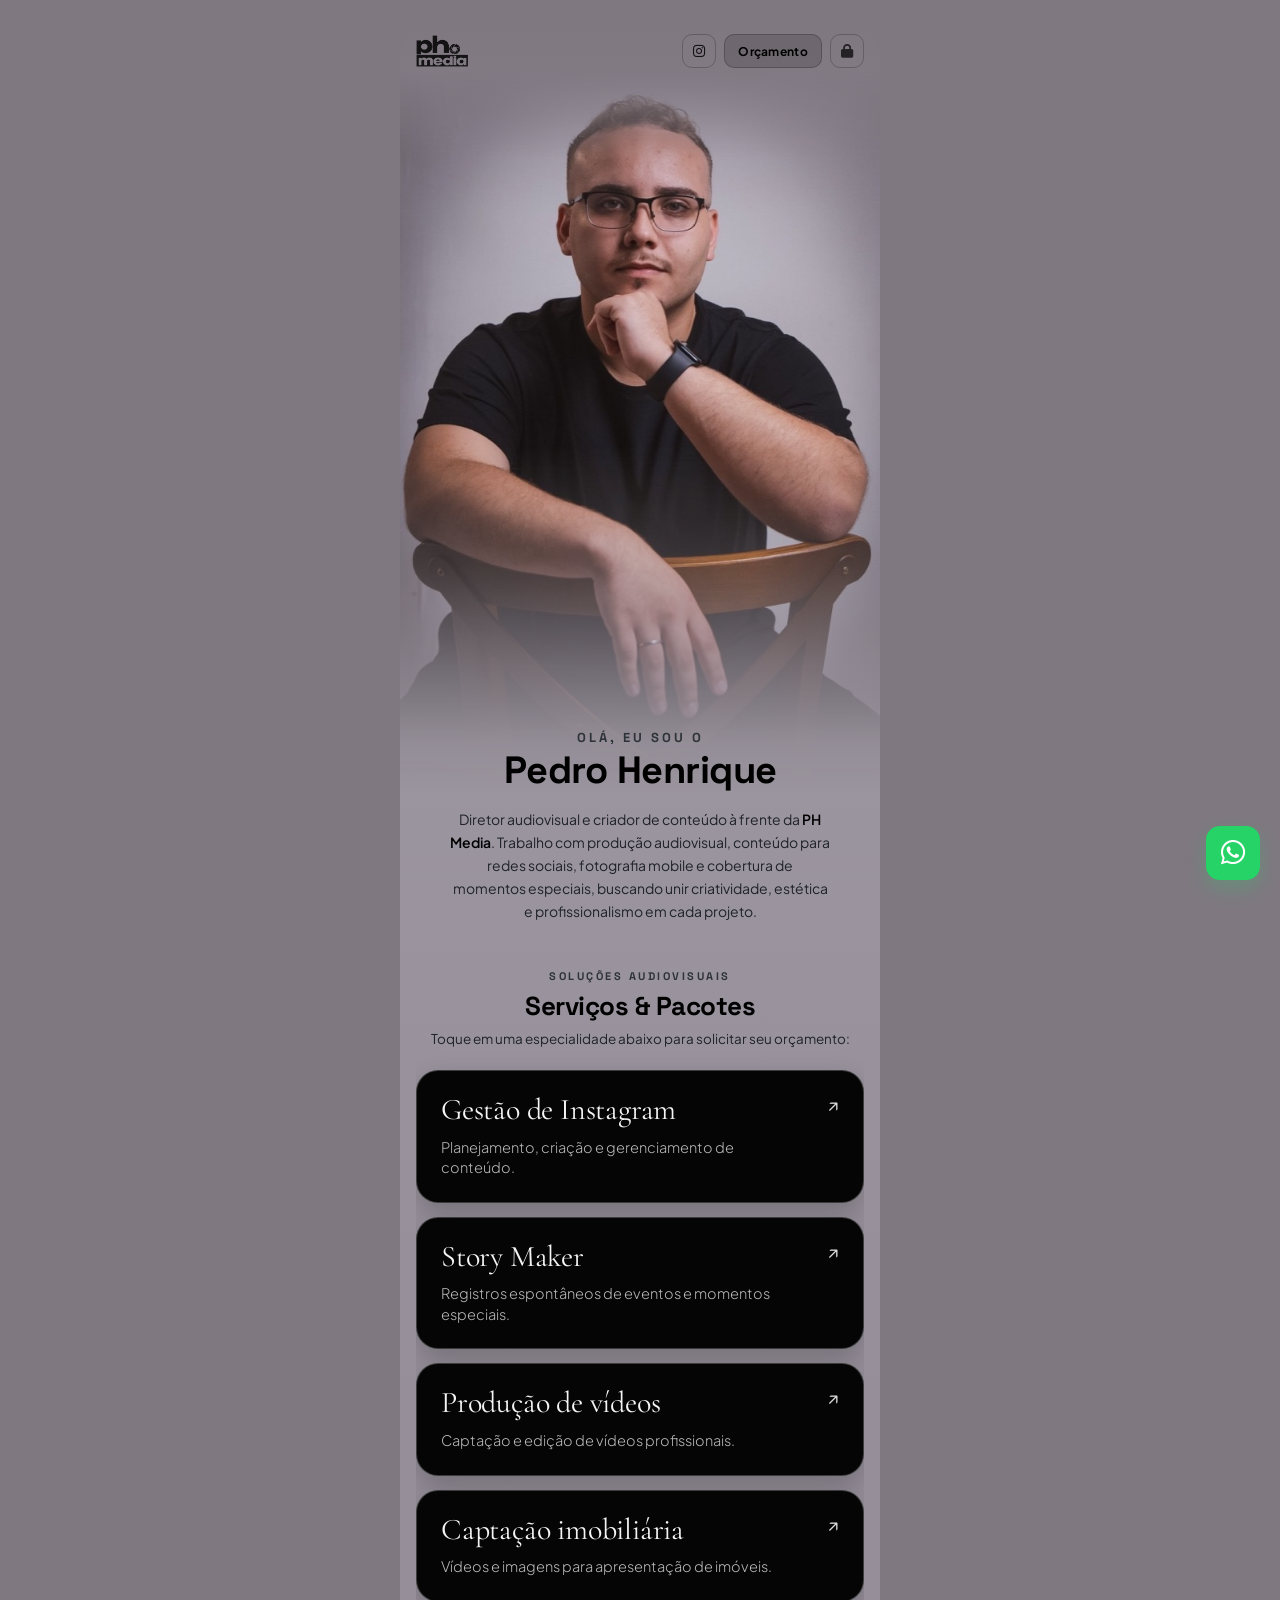
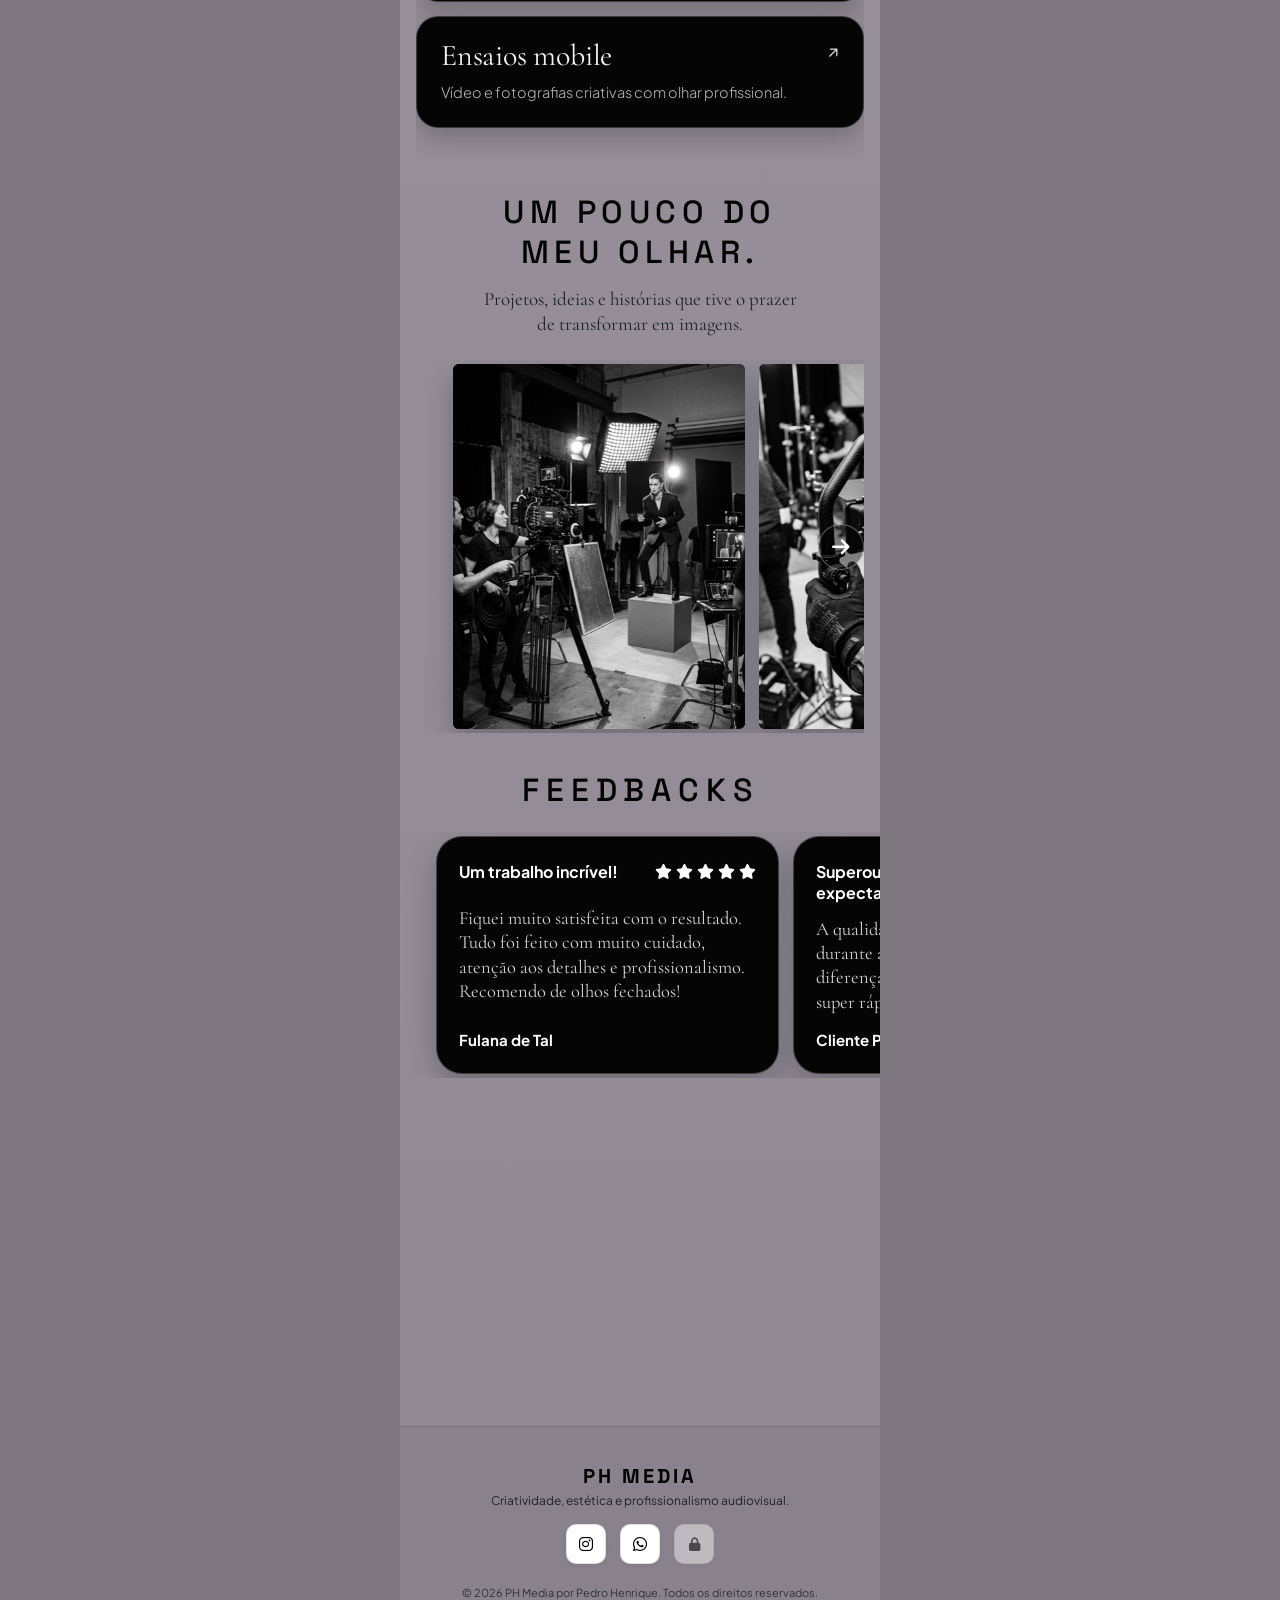
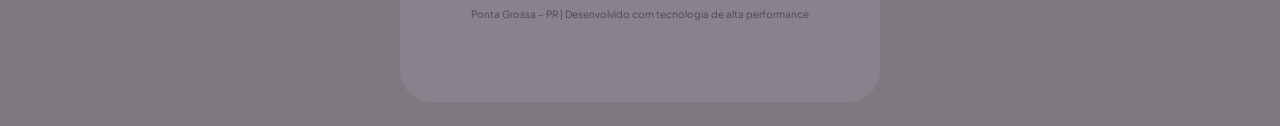
==== commit 9f1603df: "refactor: remove card de Solicitar Proposta (Vamos Criar Juntos)" ====
--- a/index.html
+++ b/index.html
@@ -30,7 +30,7 @@
 
   <!-- Font Awesome Icons & Custom Stylesheet -->
   <link rel="stylesheet" href="https://cdnjs.cloudflare.com/ajax/libs/font-awesome/6.5.1/css/all.min.css">
-  <link rel="stylesheet" href="assets/css/style.css?v=4.8">
+  <link rel="stylesheet" href="assets/css/style.css?v=4.9">
 </head>
 <body class="light-theme">
 
@@ -48,7 +48,7 @@
           <a href="https://www.instagram.com/phmedia.br?stkn=bnYxbzBpYTVlNGl6" target="_blank" rel="noopener noreferrer" class="icon-btn" title="Instagram" aria-label="Instagram">
             <i class="fa-brands fa-instagram"></i>
           </a>
-          <a href="#contato" class="btn-sm btn-glass">
+          <a href="#servicos" class="btn-sm btn-glass">
             <span>Orçamento</span>
           </a>
           <a href="admin.html" class="icon-btn admin-link" title="Painel Admin" aria-label="Painel Administrativo">
@@ -240,62 +240,6 @@
         </div>
       </section>
 
-      <!-- CONTACT & LEAD CAPTURE (Integrated with Firebase Firestore) -->
-      <section class="contact-section glass-card" id="contato">
-        <div class="section-header">
-          <span class="section-tag">VAMOS CRIAR JUNTOS?</span>
-          <h2 class="section-title">Solicitar Proposta</h2>
-          <p class="section-subtitle">Preencha os dados abaixo que entraremos em contato com você o quanto antes:</p>
-        </div>
-
-        <form class="lead-form" id="leadForm">
-          <div class="form-group">
-            <label for="leadName">Seu Nome / Marca</label>
-            <div class="input-wrap">
-              <i class="fa-solid fa-user"></i>
-              <input type="text" id="leadName" name="name" placeholder="Ex: João da Silva / Loja XYZ" required>
-            </div>
-          </div>
-
-          <div class="form-group">
-            <label for="leadPhone">Seu WhatsApp (com DDD)</label>
-            <div class="input-wrap">
-              <i class="fa-brands fa-whatsapp"></i>
-              <input type="tel" id="leadPhone" name="phone" placeholder="(42) 99999-9999" required>
-            </div>
-          </div>
-
-          <div class="form-group">
-            <label for="leadService">Serviço Desejado</label>
-            <div class="input-wrap">
-              <i class="fa-solid fa-layer-group"></i>
-              <select id="leadService" name="service" required>
-                <option value="Social Media Mensal">Social Media Mensal (a partir de R$ 400)</option>
-                <option value="Videomaker / Comercial">Videomaker / Comercial 4K (a partir de R$ 650)</option>
-                <option value="Storymaker em Eventos">Storymaker em Eventos (a partir de R$ 350)</option>
-                <option value="Fotografia / Ensaio">Fotografia / Ensaio Profissional (a partir de R$ 300)</option>
-                <option value="Pacote Personalizado">Pacote Personalizado / Outros</option>
-              </select>
-            </div>
-          </div>
-
-          <div class="form-group">
-            <label for="leadMessage">Detalhes do Projeto (Opcional)</label>
-            <div class="input-wrap textarea-wrap">
-              <i class="fa-solid fa-comment-dots"></i>
-              <textarea id="leadMessage" name="message" rows="3" placeholder="Conte um pouco sobre sua ideia, datas ou necessidades..."></textarea>
-            </div>
-          </div>
-
-          <button type="submit" class="btn-primary full-width submit-lead-btn" id="submitLeadBtn">
-            <i class="fa-solid fa-paper-plane"></i>
-            <span>Enviar Solicitação</span>
-          </button>
-        </form>
-
-        <div class="form-feedback hidden" id="formFeedback"></div>
-      </section>
-
       <!-- FAQ & DIFFERENTIALS ACCORDION -->
       <section class="faq-section">
         <div class="section-header">
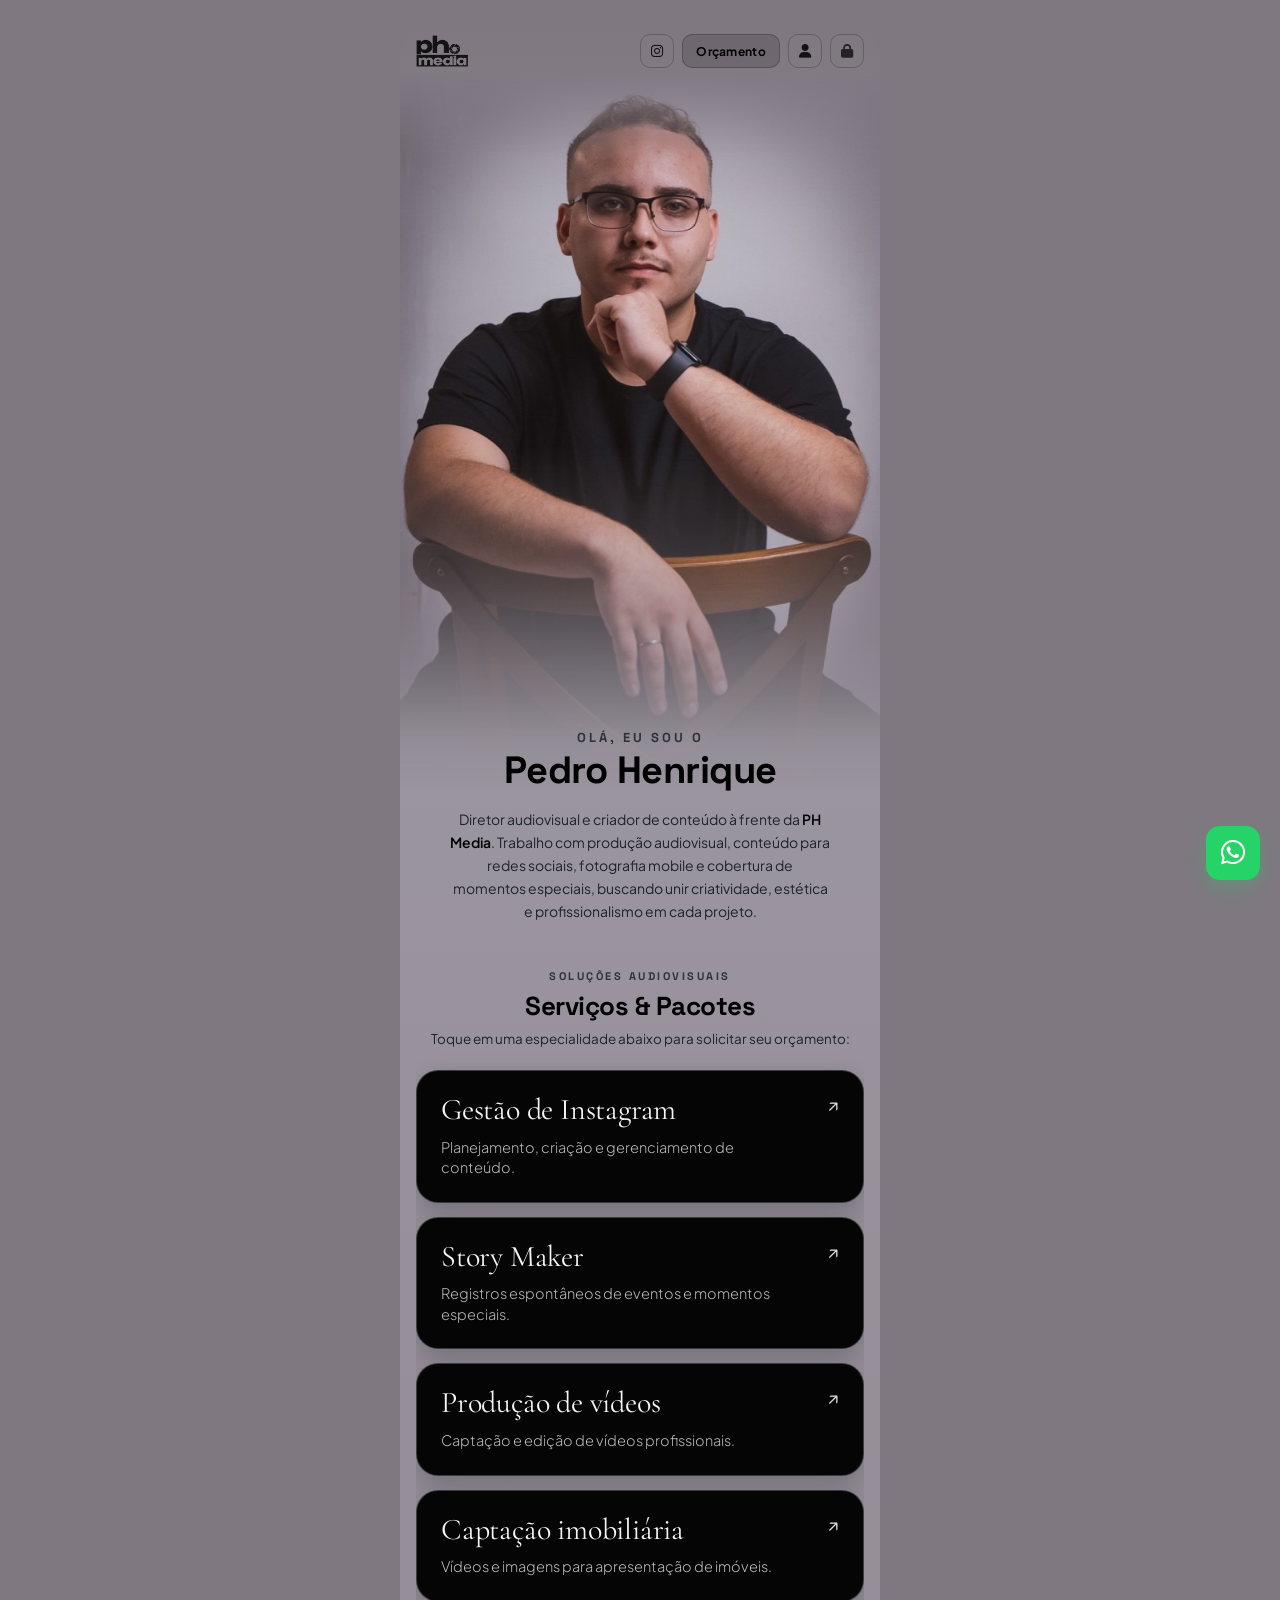
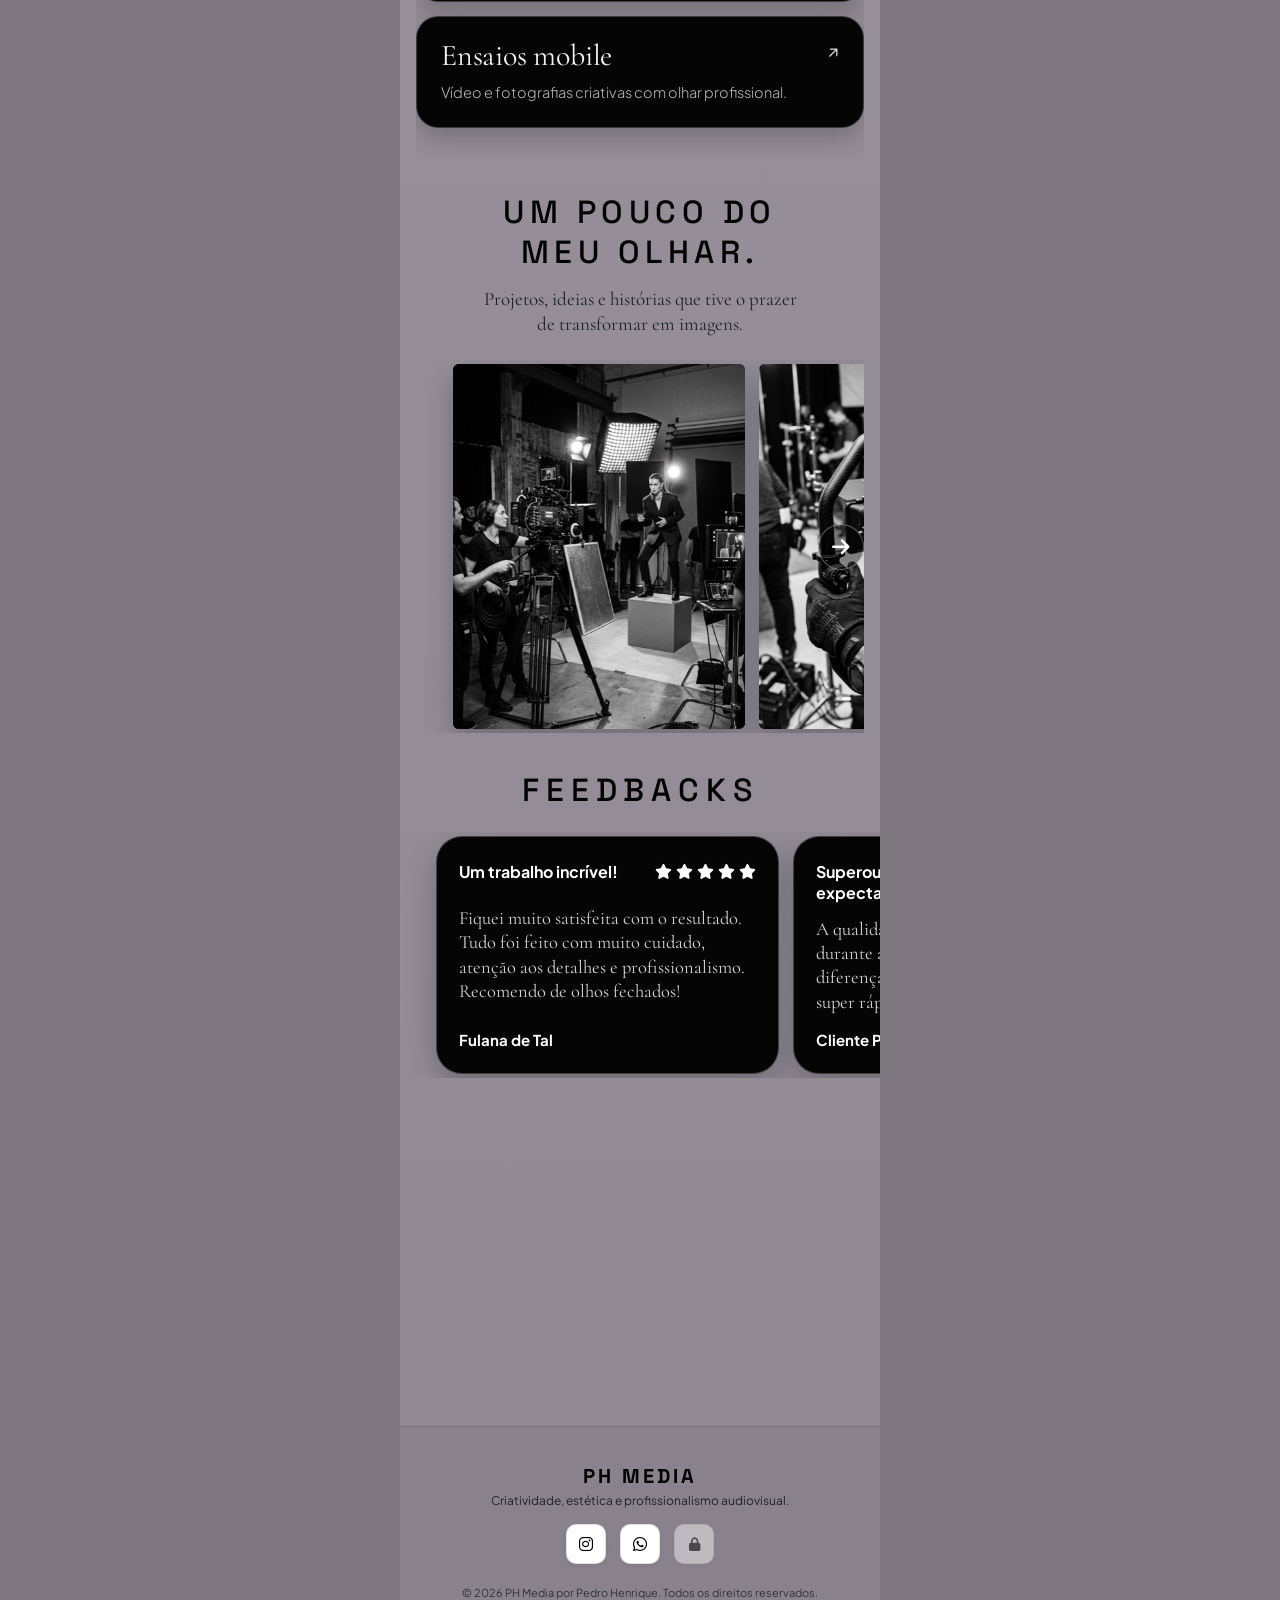
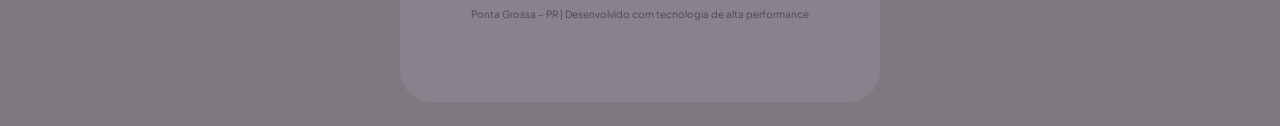
==== commit a258b002: "feat: painel admin completo (servicos, portfolio, feedbacks, faqs e contas de clientes)" ====
--- a/index.html
+++ b/index.html
@@ -51,6 +51,9 @@
           <a href="#servicos" class="btn-sm btn-glass">
             <span>Orçamento</span>
           </a>
+          <a href="cliente.html" class="icon-btn" title="Área do Cliente (Ensaios)" aria-label="Área do Cliente">
+            <i class="fa-solid fa-user"></i>
+          </a>
           <a href="admin.html" class="icon-btn admin-link" title="Painel Admin" aria-label="Painel Administrativo">
             <i class="fa-solid fa-lock"></i>
           </a>
@@ -365,7 +368,7 @@
   <div class="toast-container" id="toastContainer"></div>
 
   <!-- Scripts -->
-  <script type="module" src="assets/js/firebase-config.js?v=4.8"></script>
-  <script type="module" src="assets/js/app.js?v=4.8"></script>
+  <script type="module" src="assets/js/firebase-config.js?v=5.0"></script>
+  <script type="module" src="assets/js/app.js?v=5.0"></script>
 </body>
 </html>
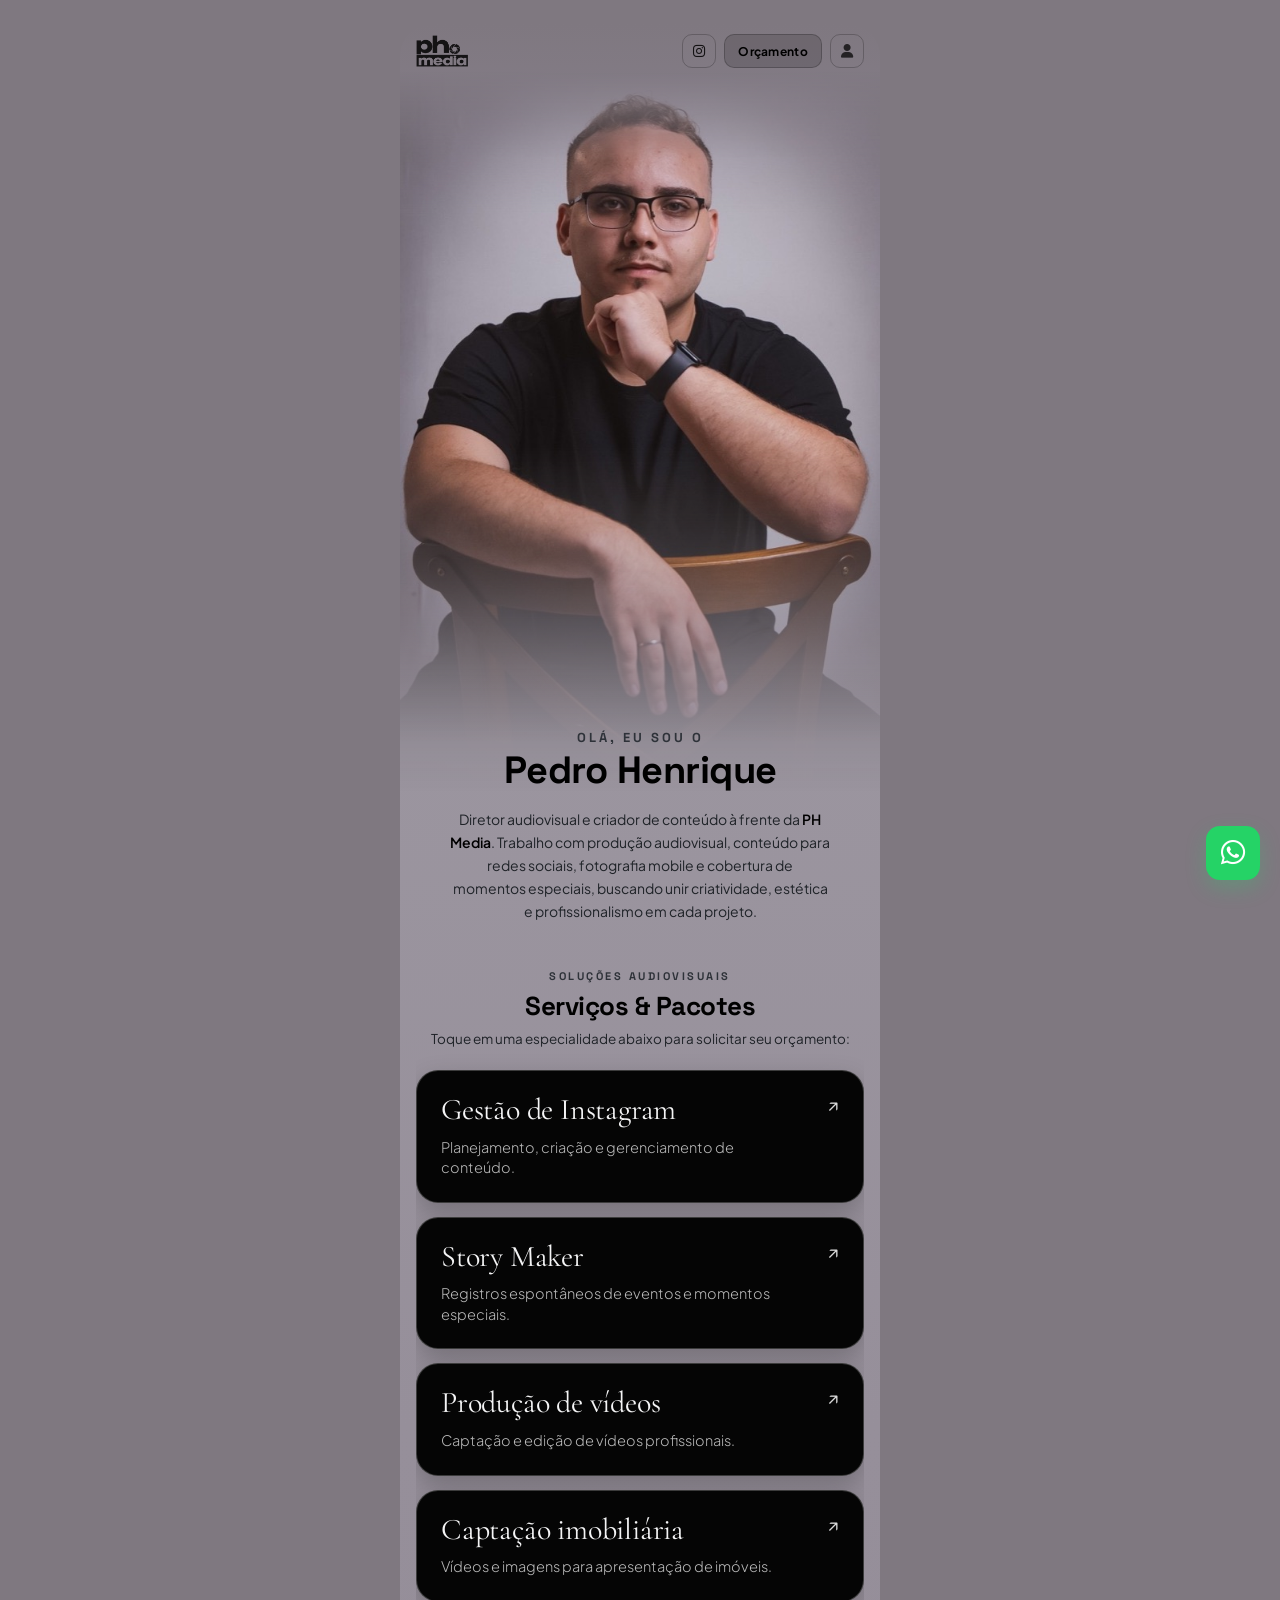
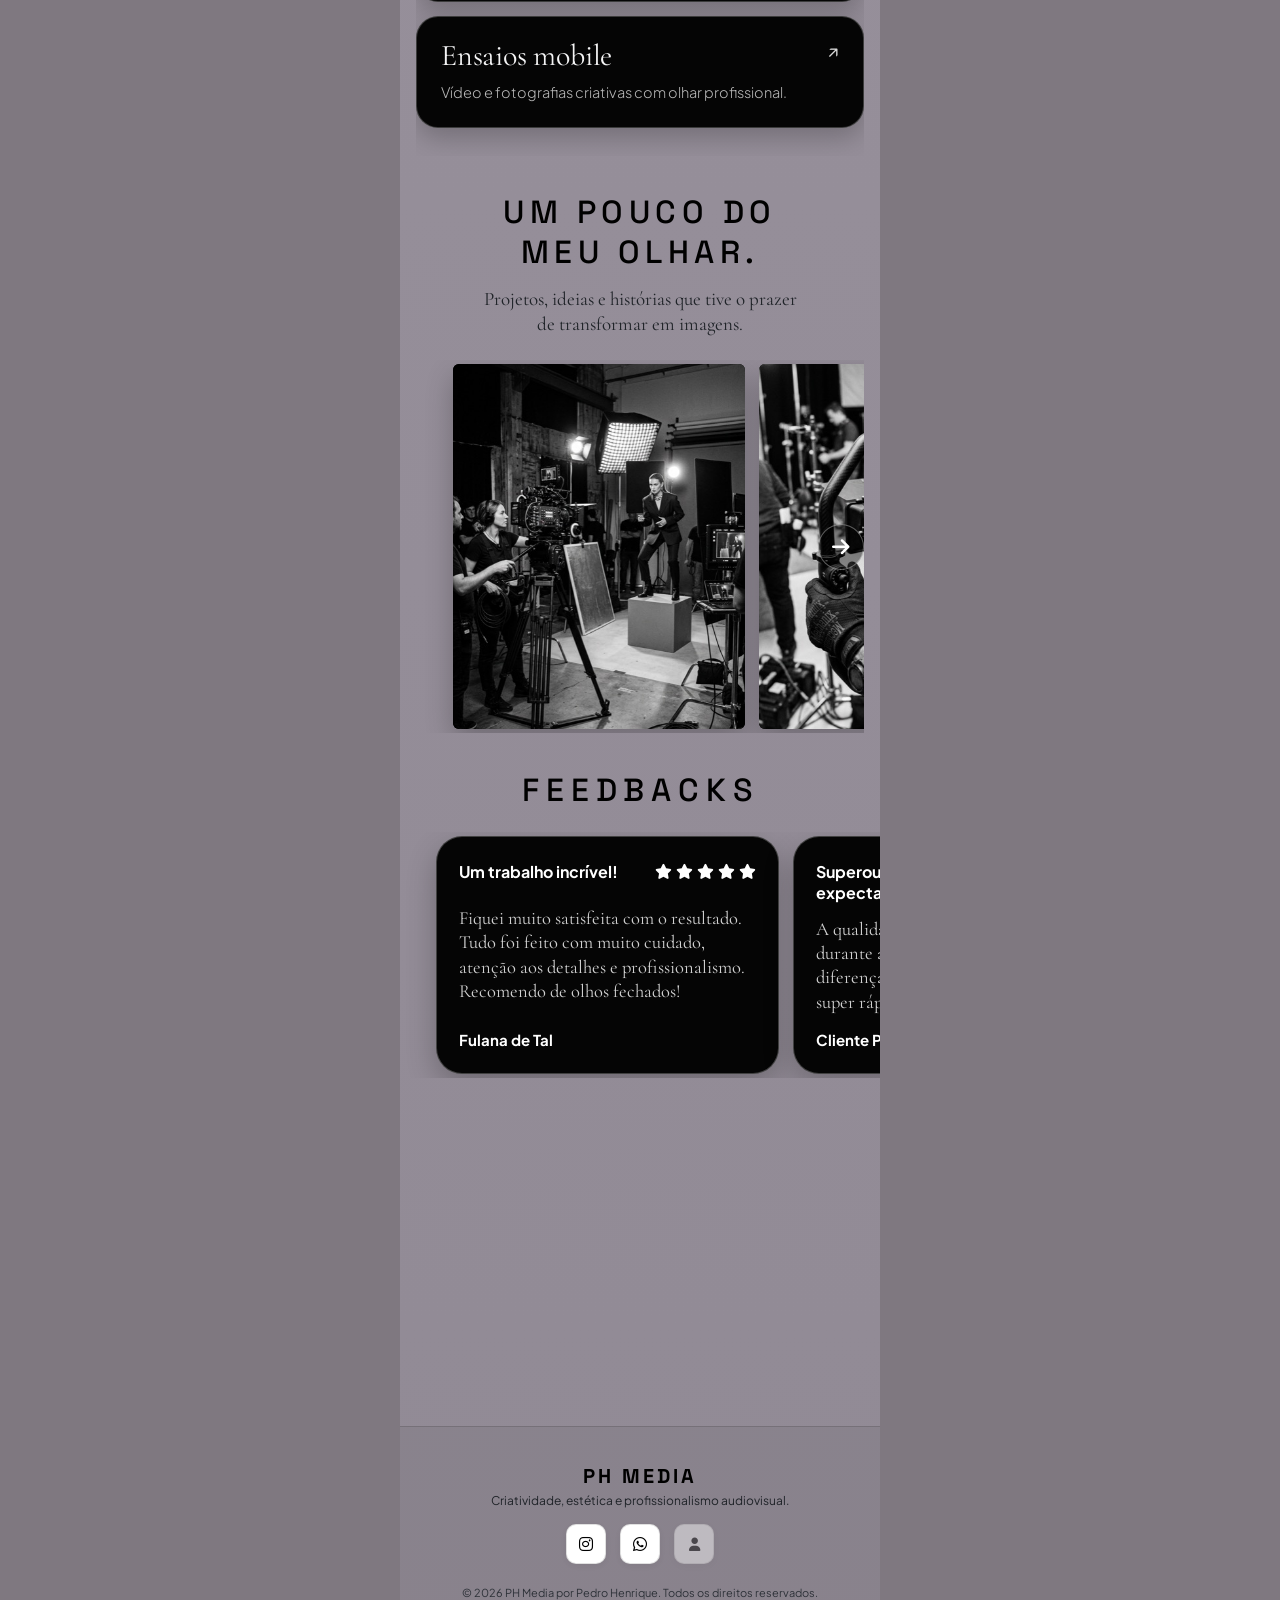
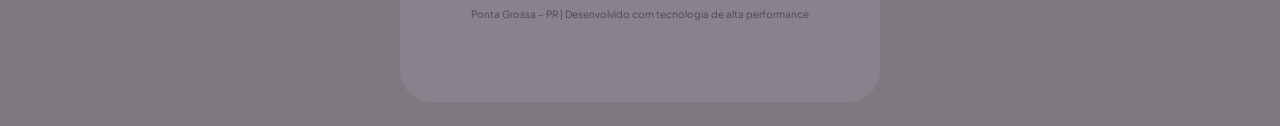
==== commit 0e0ed7fe: "feat: unifica botao de login (email/acesso identifica admin ou cliente automaticamente)" ====
--- a/index.html
+++ b/index.html
@@ -51,11 +51,8 @@
           <a href="#servicos" class="btn-sm btn-glass">
             <span>Orçamento</span>
           </a>
-          <a href="cliente.html" class="icon-btn" title="Área do Cliente (Ensaios)" aria-label="Área do Cliente">
+          <a href="admin.html" class="icon-btn admin-link" title="Login (Cliente ou Admin)" aria-label="Acessar Conta">
             <i class="fa-solid fa-user"></i>
-          </a>
-          <a href="admin.html" class="icon-btn admin-link" title="Painel Admin" aria-label="Painel Administrativo">
-            <i class="fa-solid fa-lock"></i>
           </a>
         </div>
       </div>
@@ -295,7 +292,7 @@
       <div class="footer-socials">
         <a href="https://www.instagram.com/phmedia.br?stkn=bnYxbzBpYTVlNGl6" target="_blank" rel="noopener noreferrer" aria-label="Instagram"><i class="fa-brands fa-instagram"></i></a>
         <a href="https://wa.me/5542988640610" target="_blank" rel="noopener noreferrer" aria-label="WhatsApp"><i class="fa-brands fa-whatsapp"></i></a>
-        <a href="admin.html" class="footer-admin-link" title="Painel Admin" aria-label="Painel Administrativo"><i class="fa-solid fa-lock"></i></a>
+        <a href="admin.html" class="footer-admin-link" title="Login (Cliente ou Admin)" aria-label="Acessar Conta"><i class="fa-solid fa-user"></i></a>
       </div>
 
       <div class="footer-bottom">
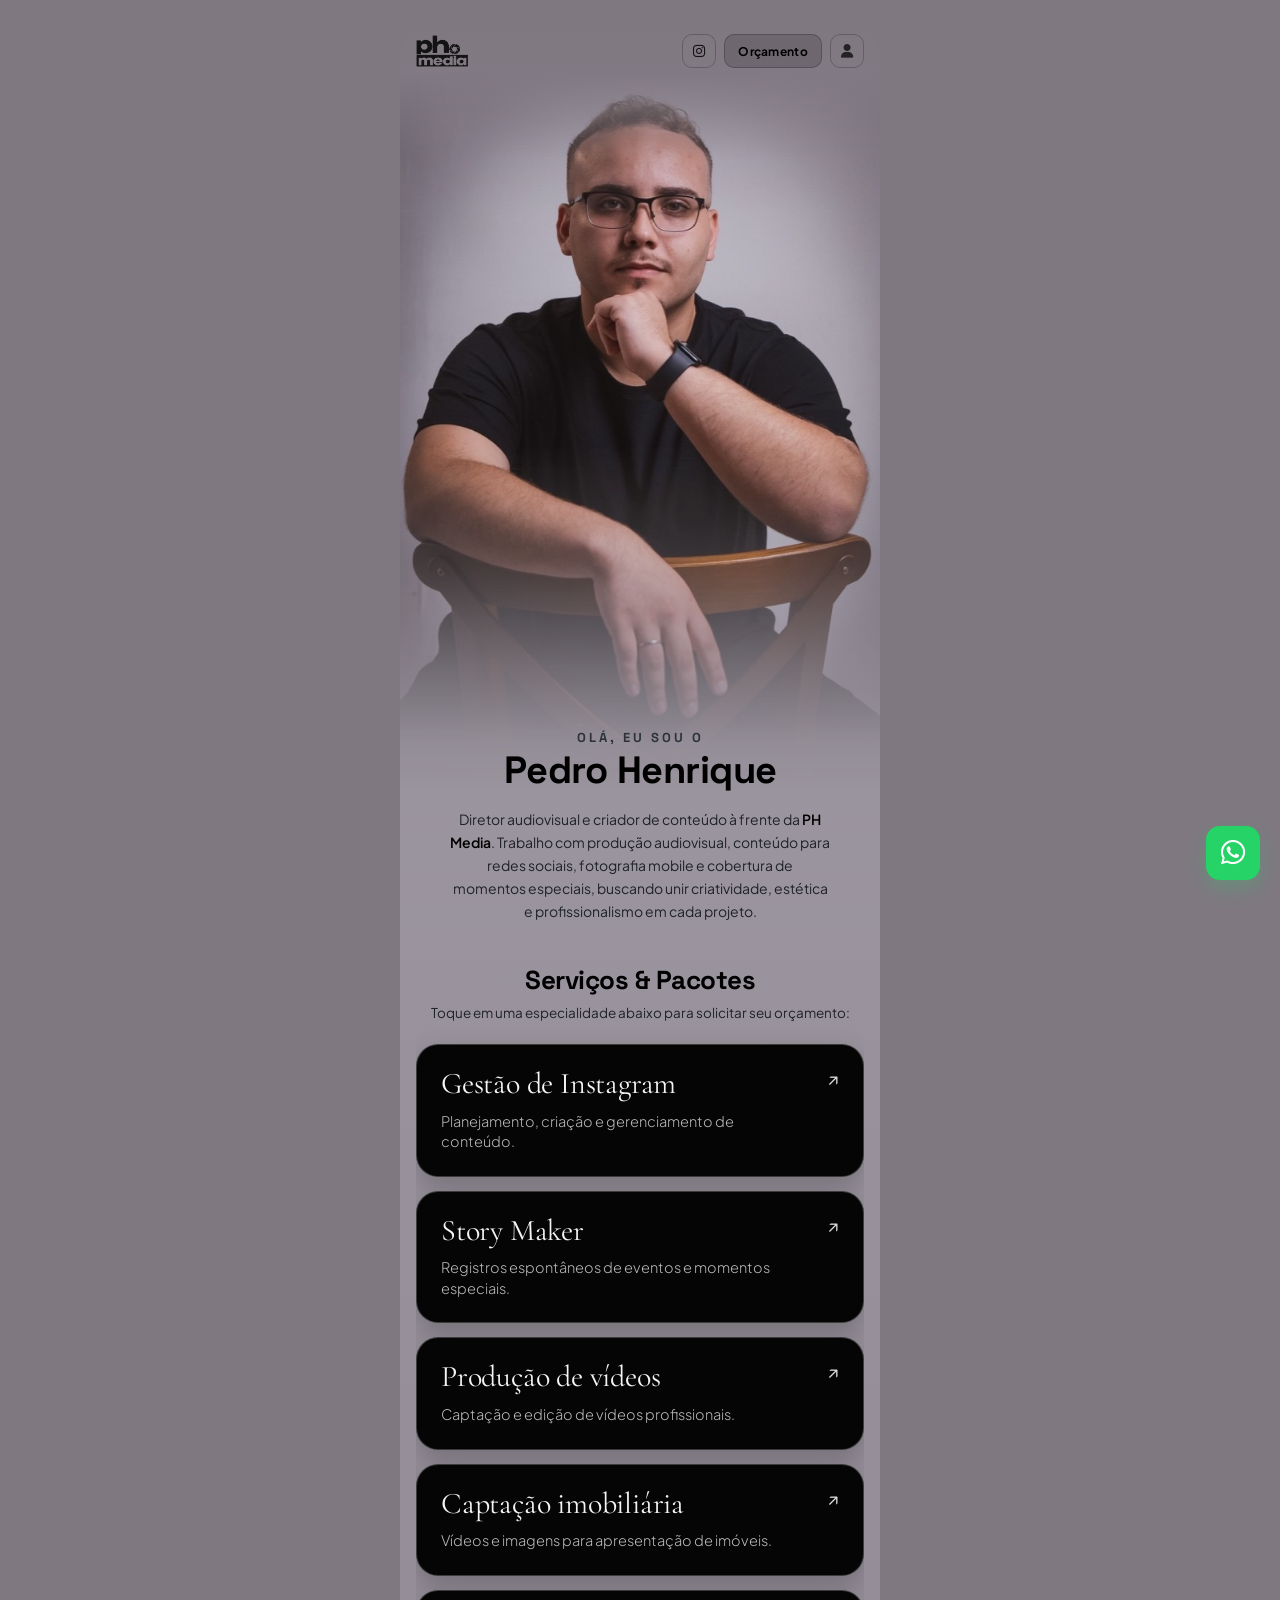
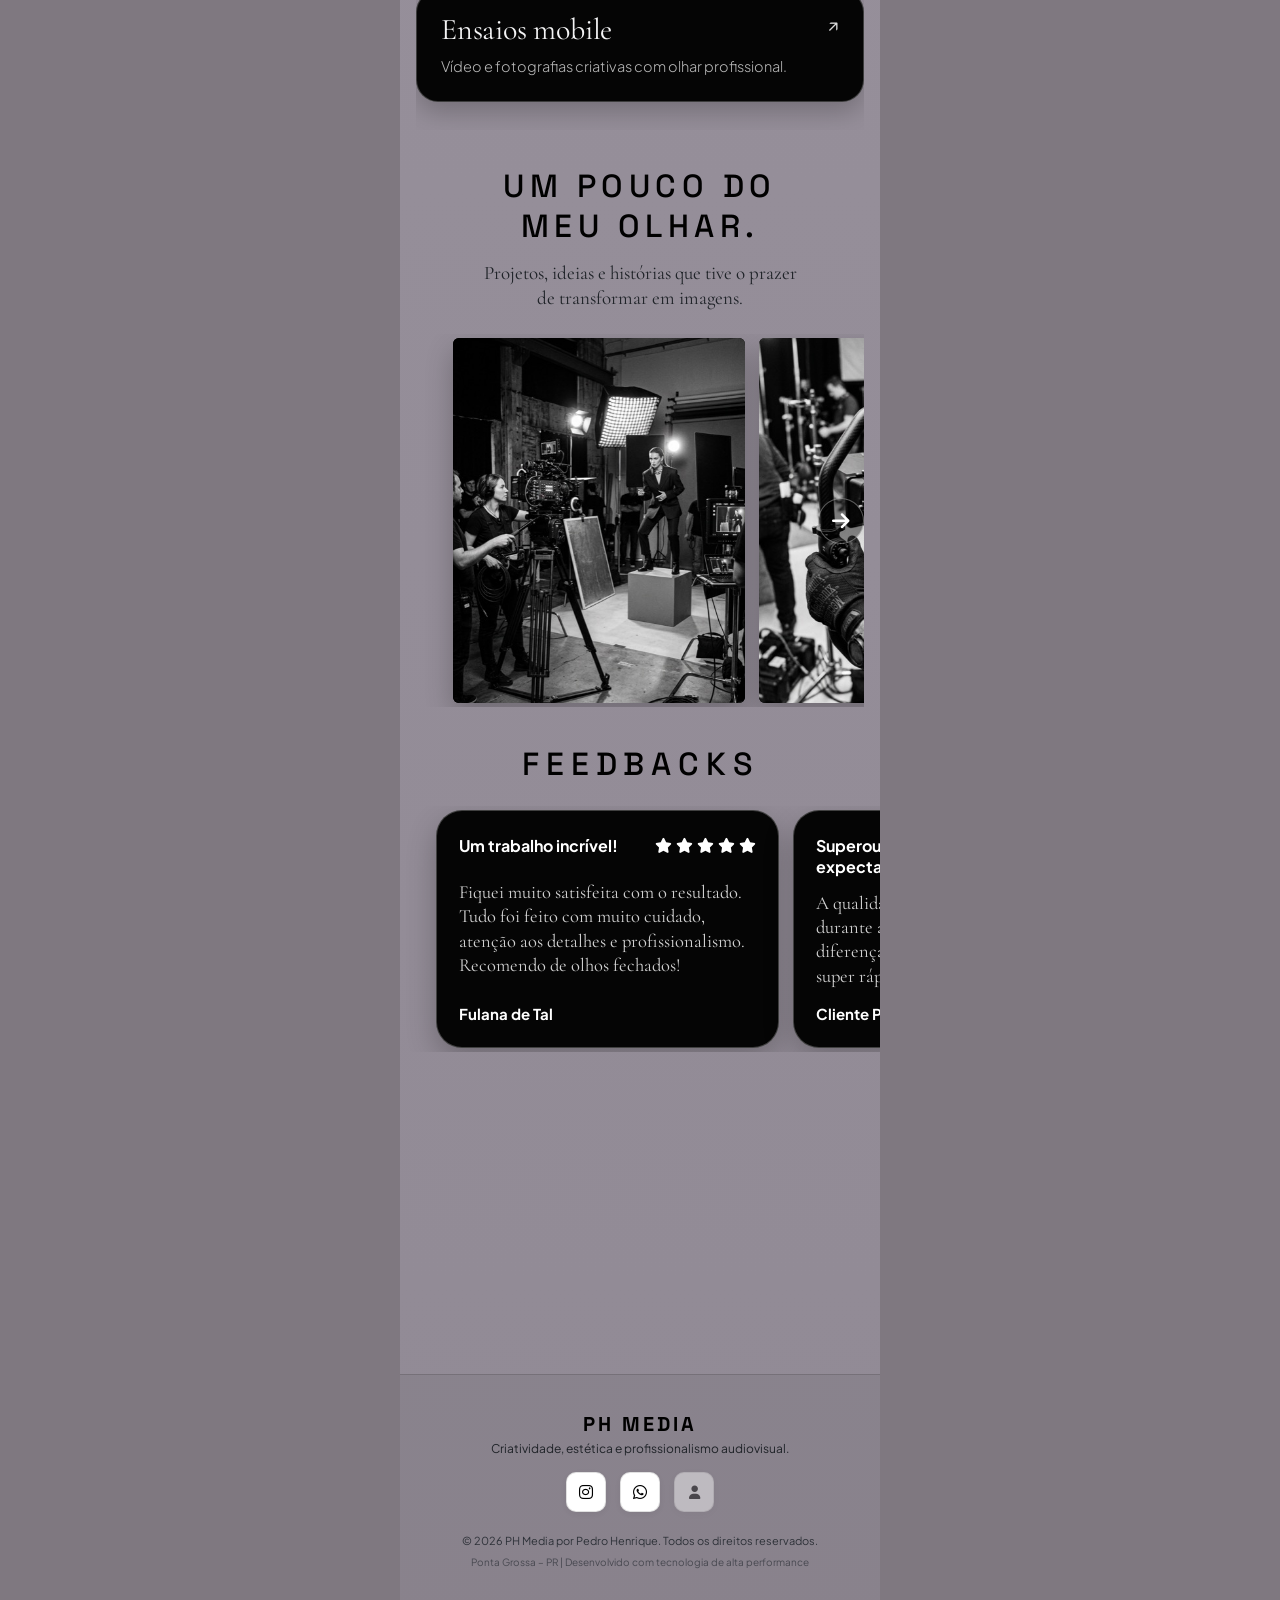
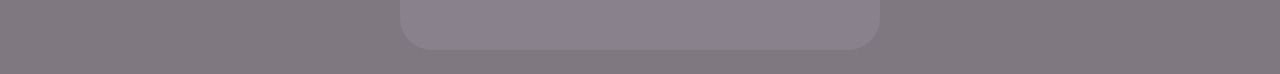
==== commit b91237ef: "style: remove subtitulos Solucoes Audiovisuais e Duvidas Frequentes" ====
--- a/index.html
+++ b/index.html
@@ -97,7 +97,6 @@
       <!-- SERVICES SELECTOR & CARDS (Direct WhatsApp Redirect Cards) -->
       <section class="services-section" id="servicos">
         <div class="section-header">
-          <span class="section-tag">SOLUÇÕES AUDIOVISUAIS</span>
           <h2 class="section-title">Serviços & Pacotes</h2>
           <p class="section-subtitle">Toque em uma especialidade abaixo para solicitar seu orçamento:</p>
         </div>
@@ -243,7 +242,6 @@
       <!-- FAQ & DIFFERENTIALS ACCORDION -->
       <section class="faq-section">
         <div class="section-header">
-          <span class="section-tag">DÚVIDAS FREQUENTES</span>
           <h2 class="section-title">Como Funciona o Processo</h2>
         </div>
 
